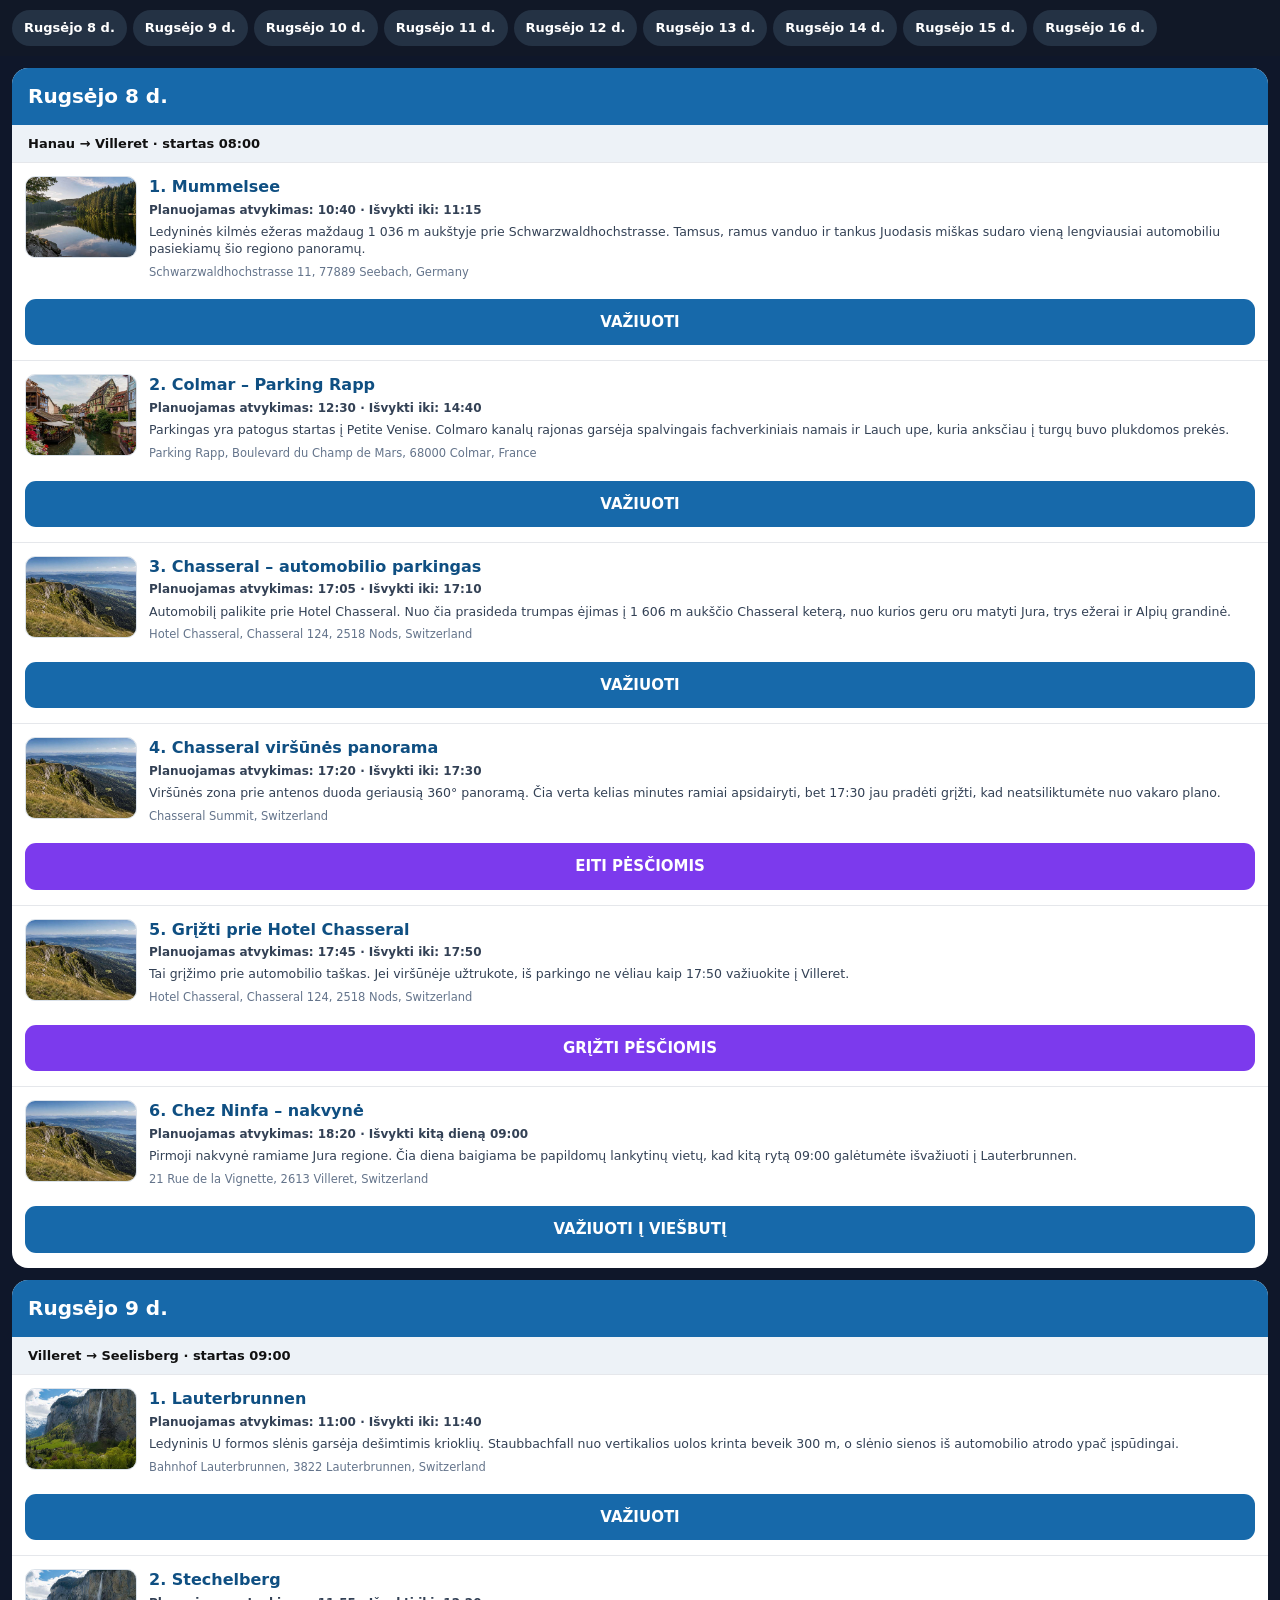
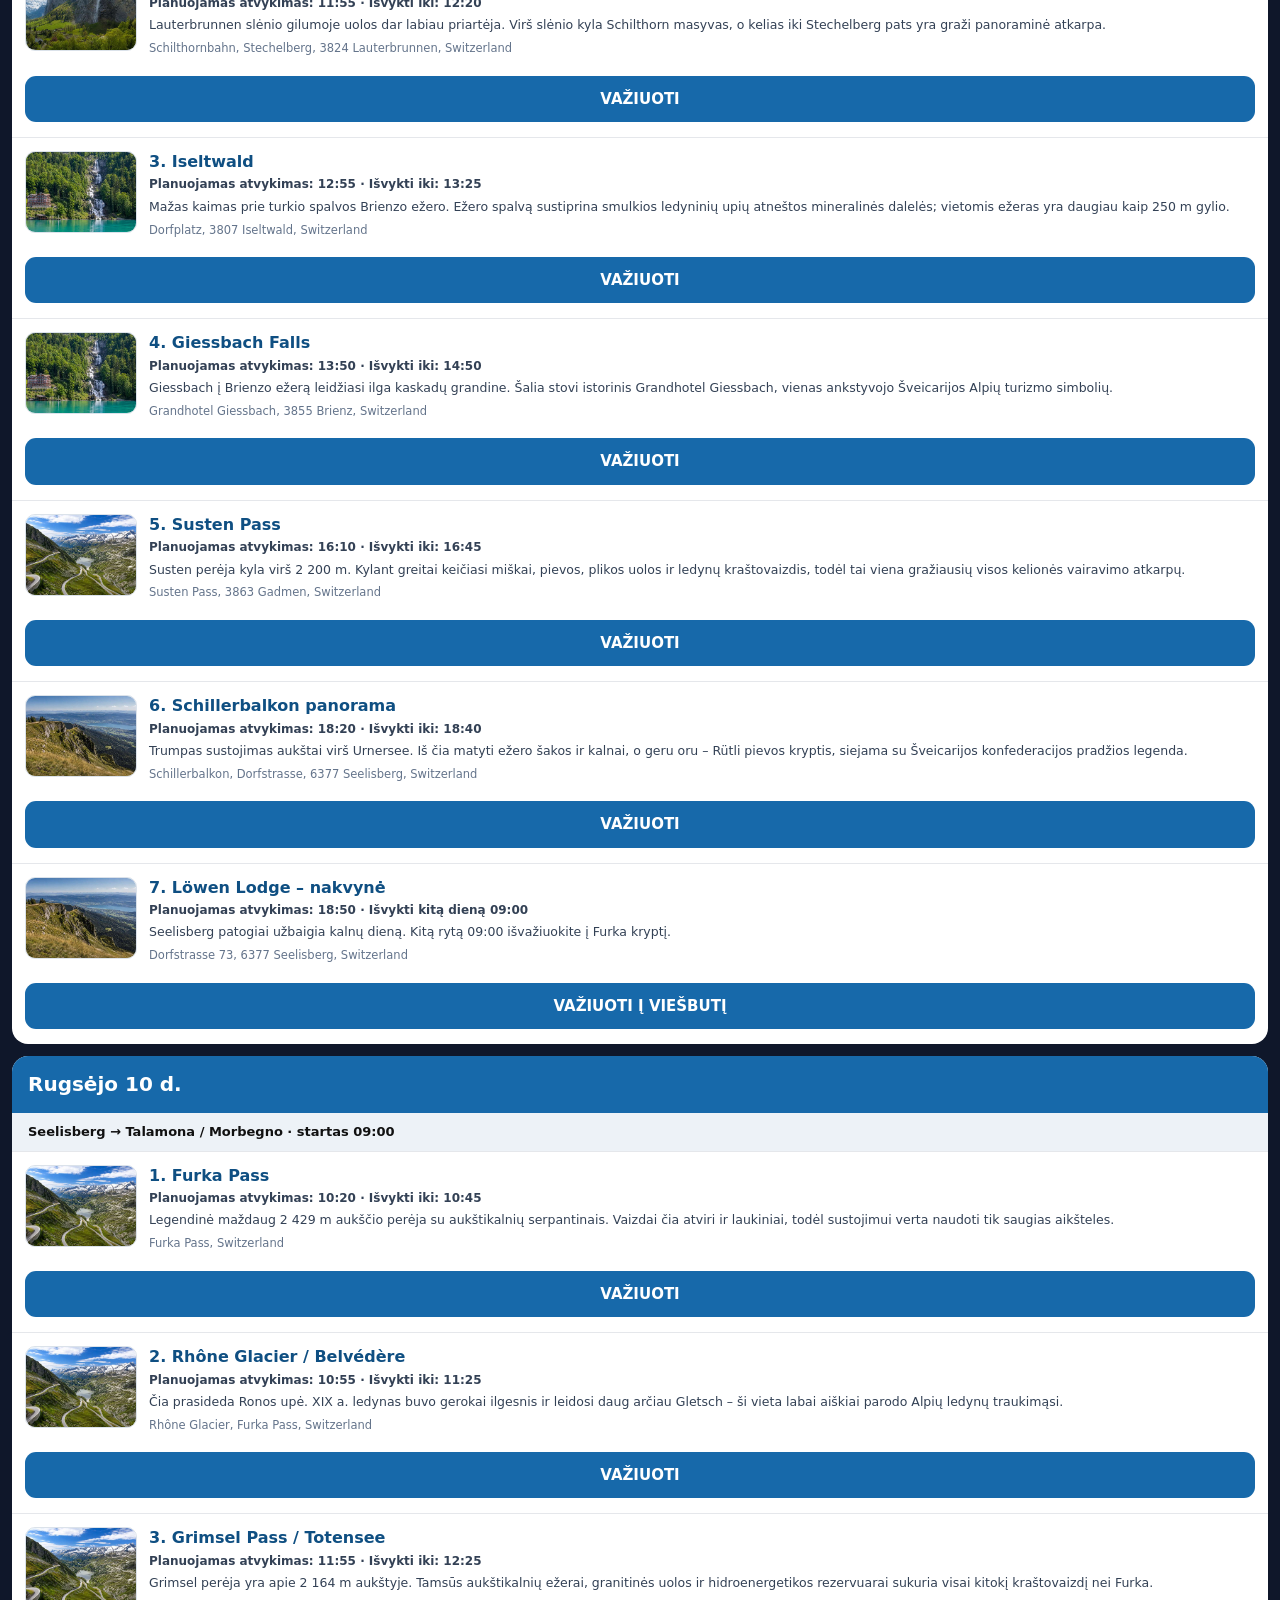
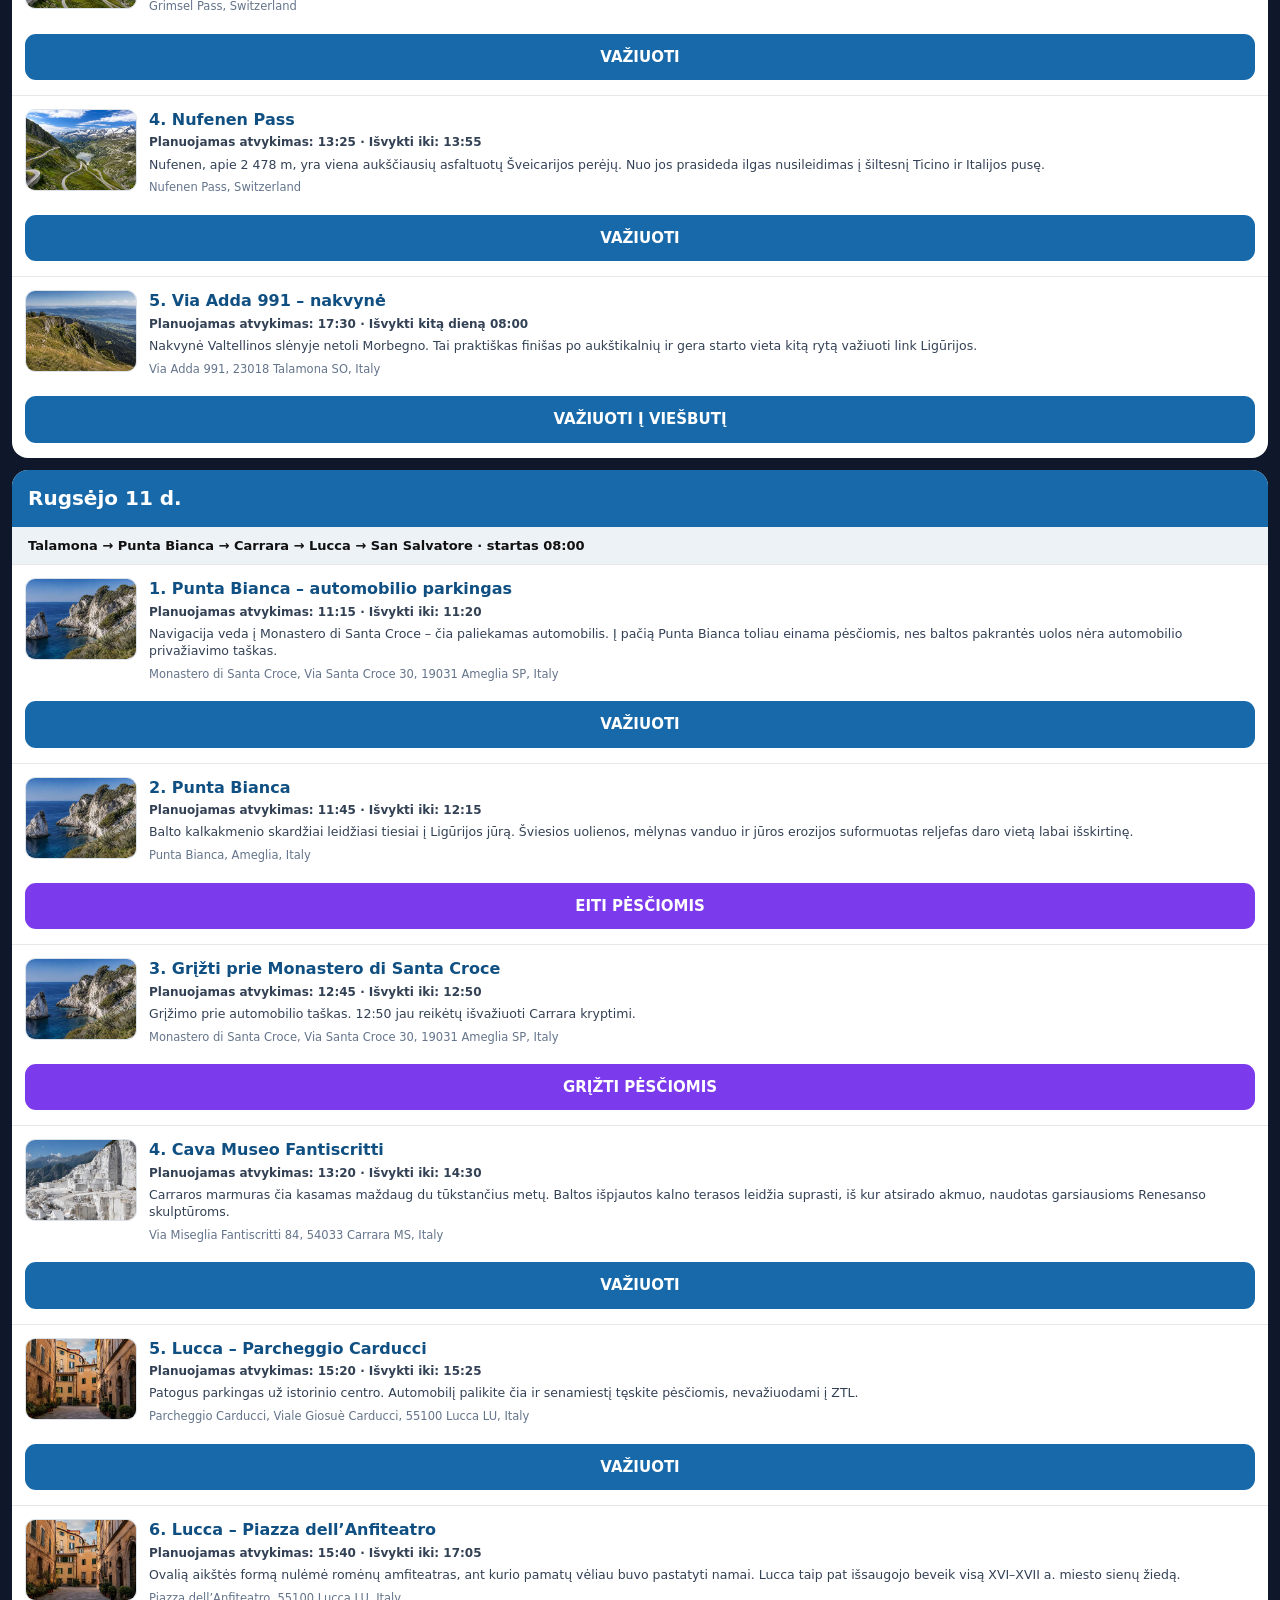
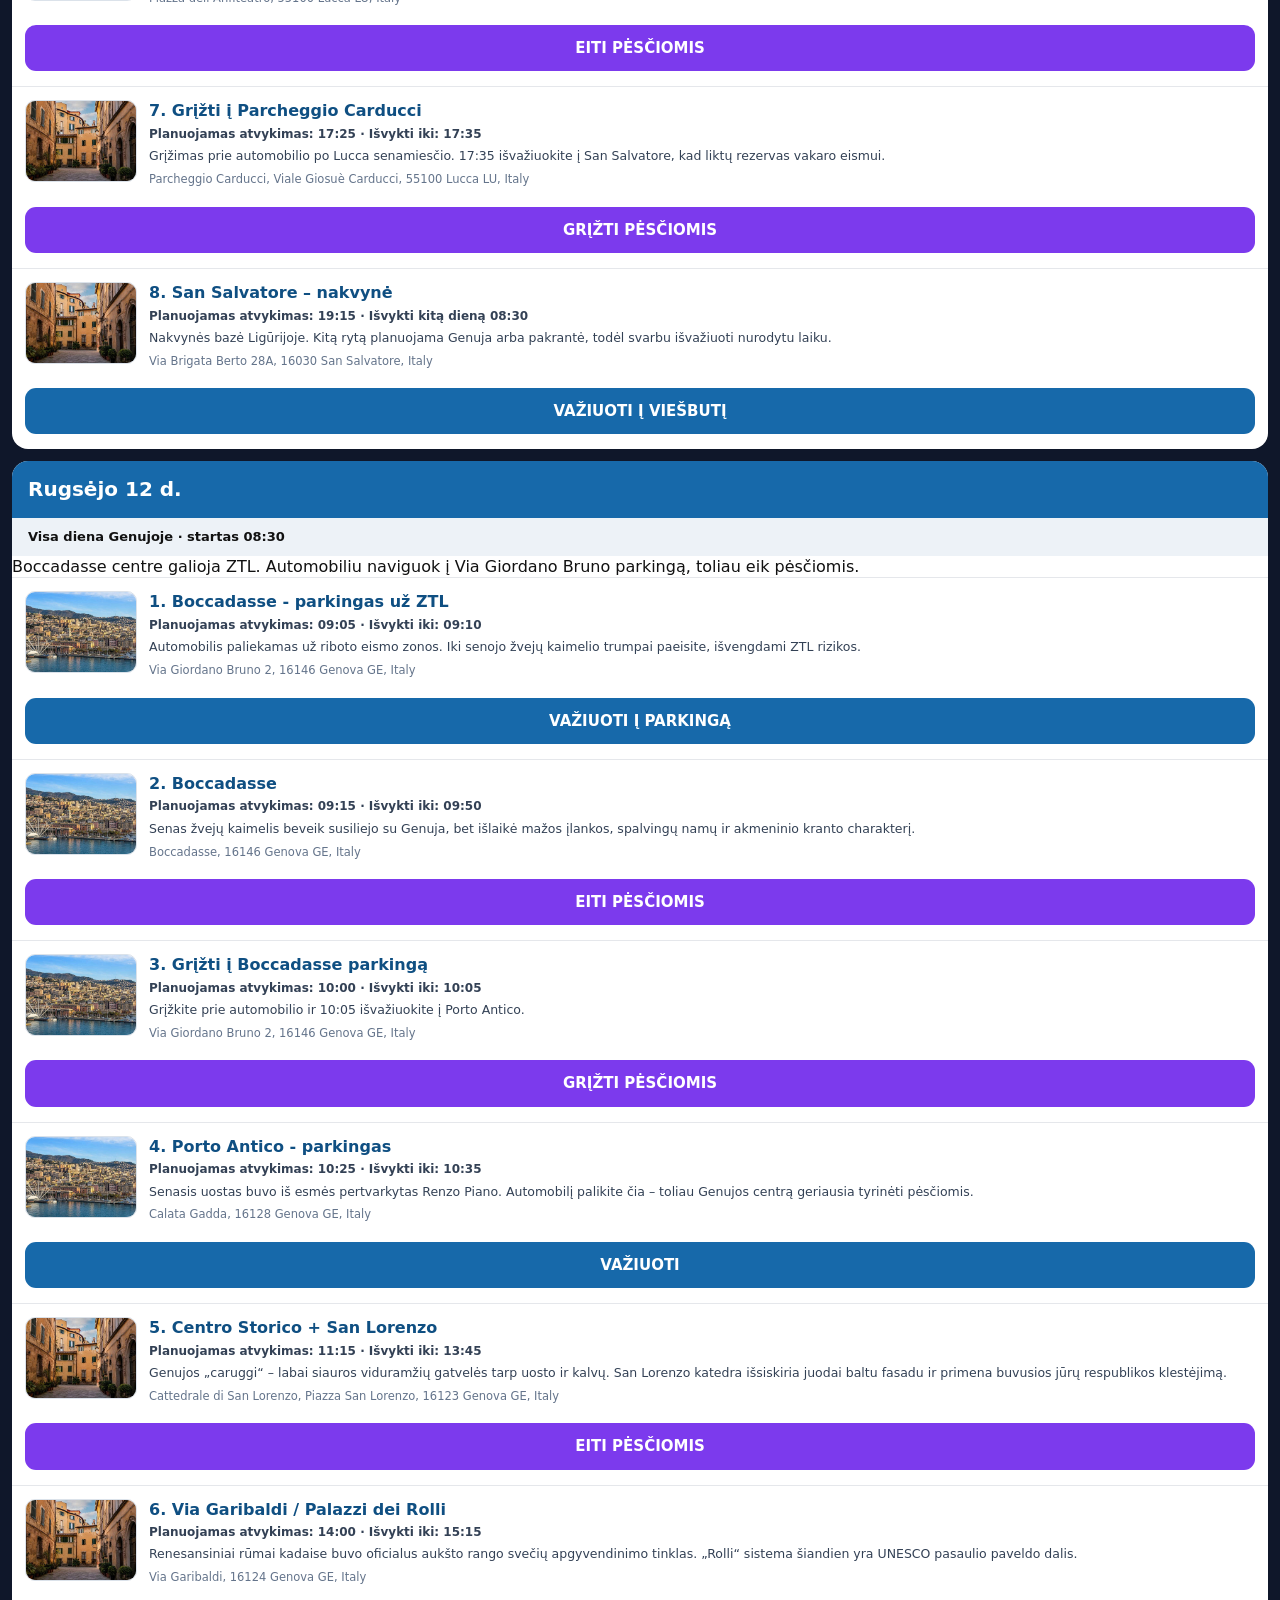
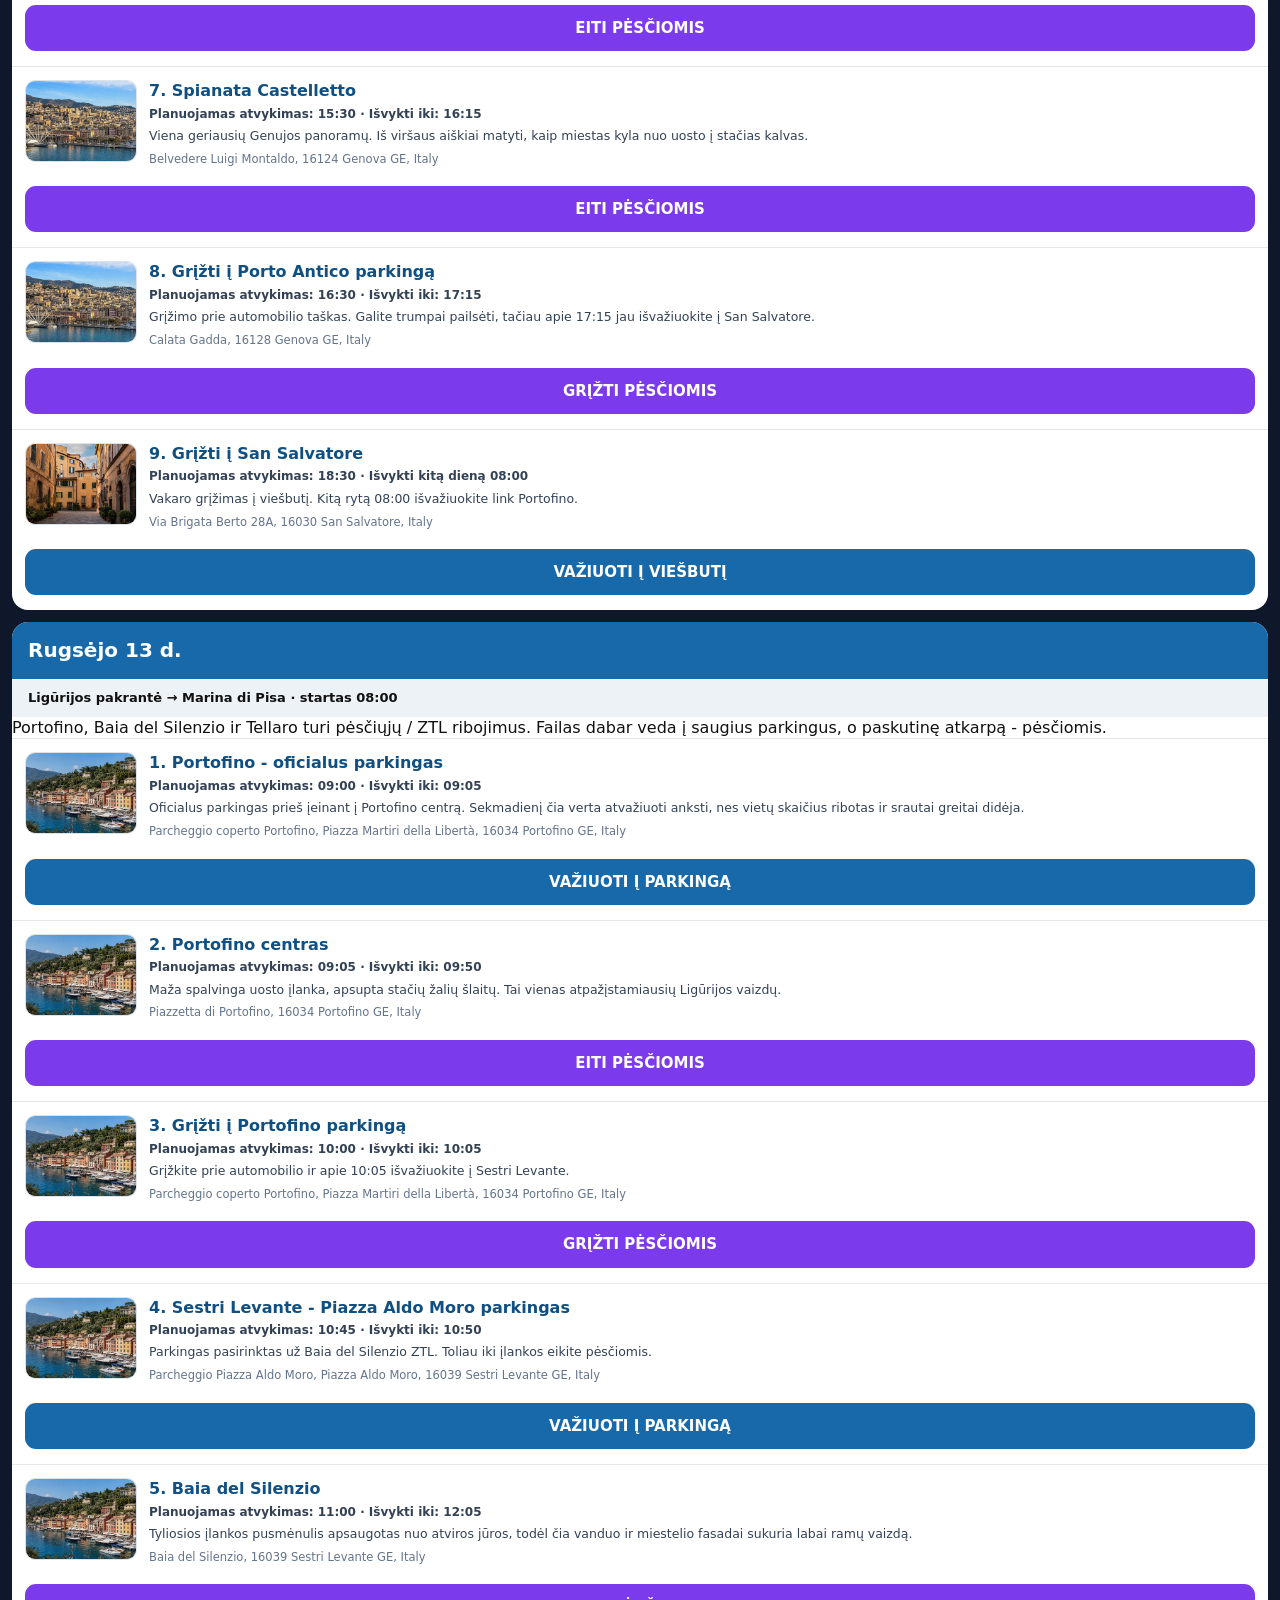
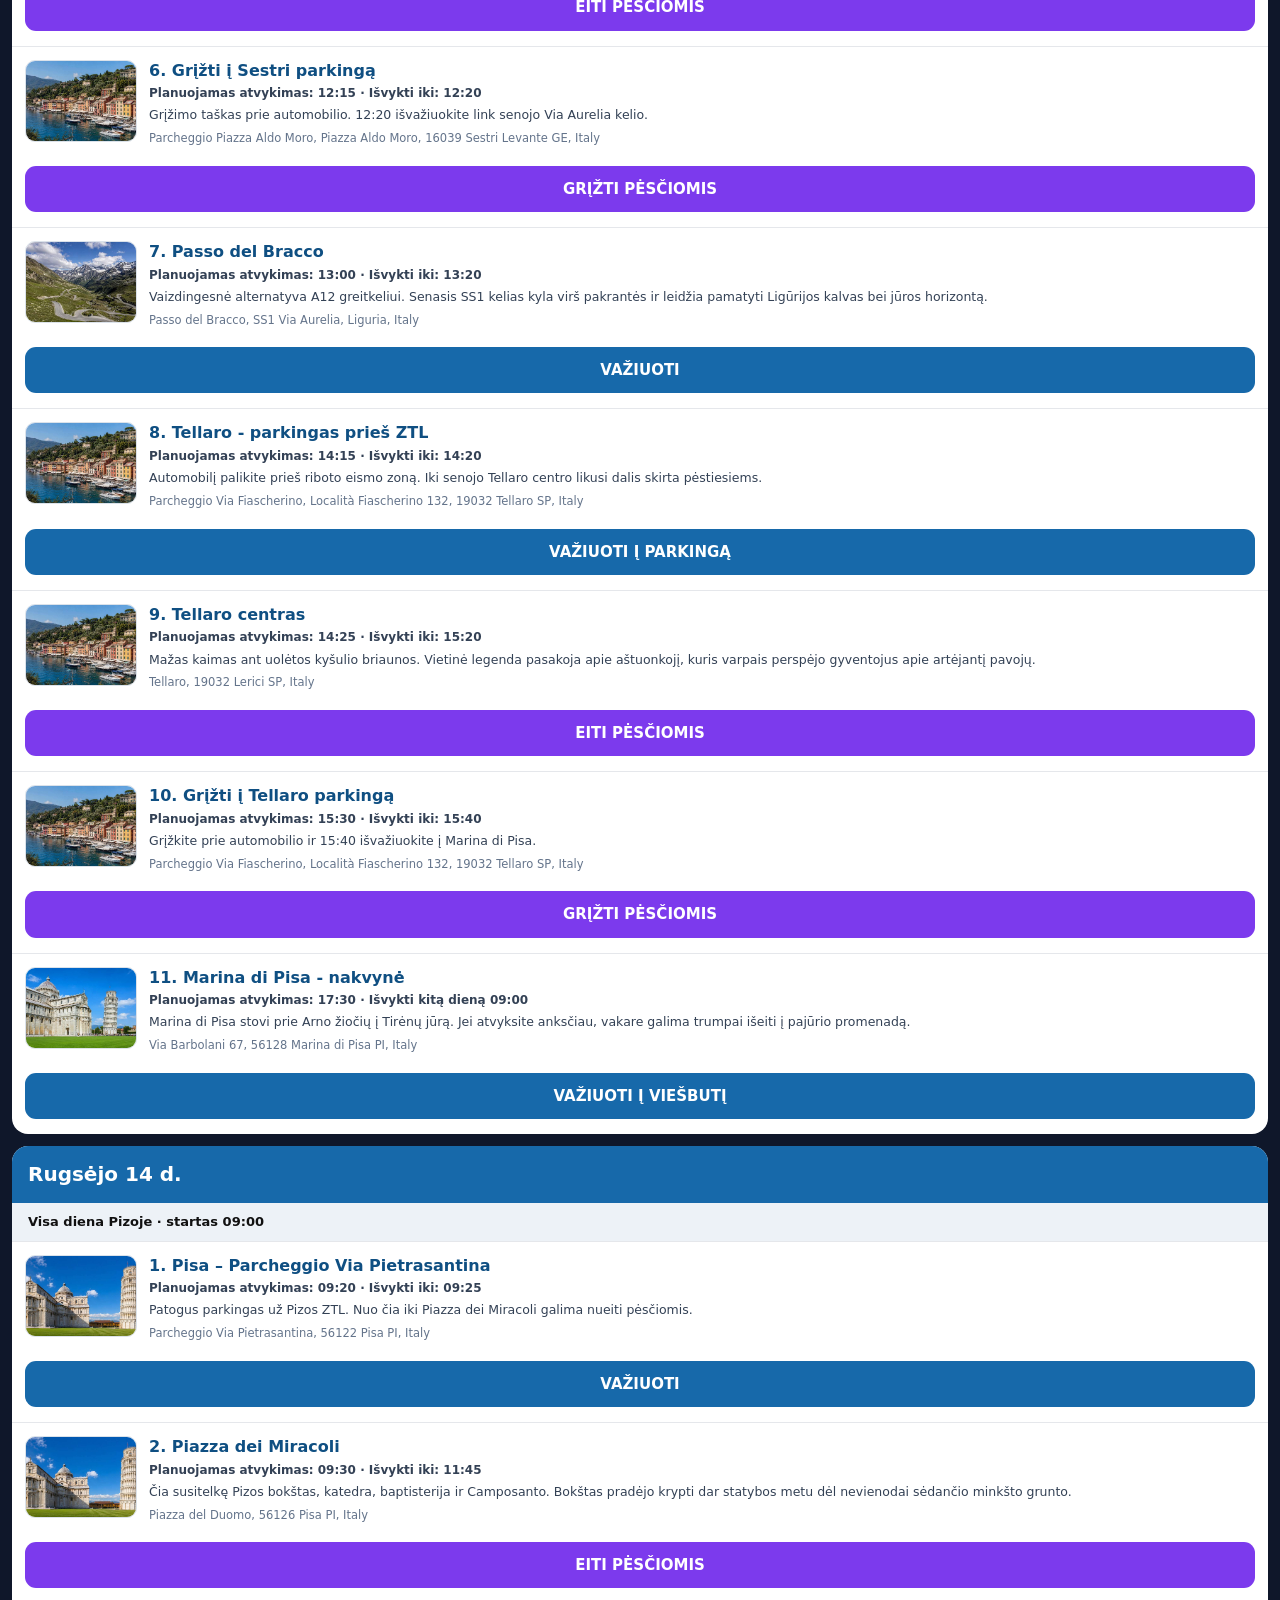
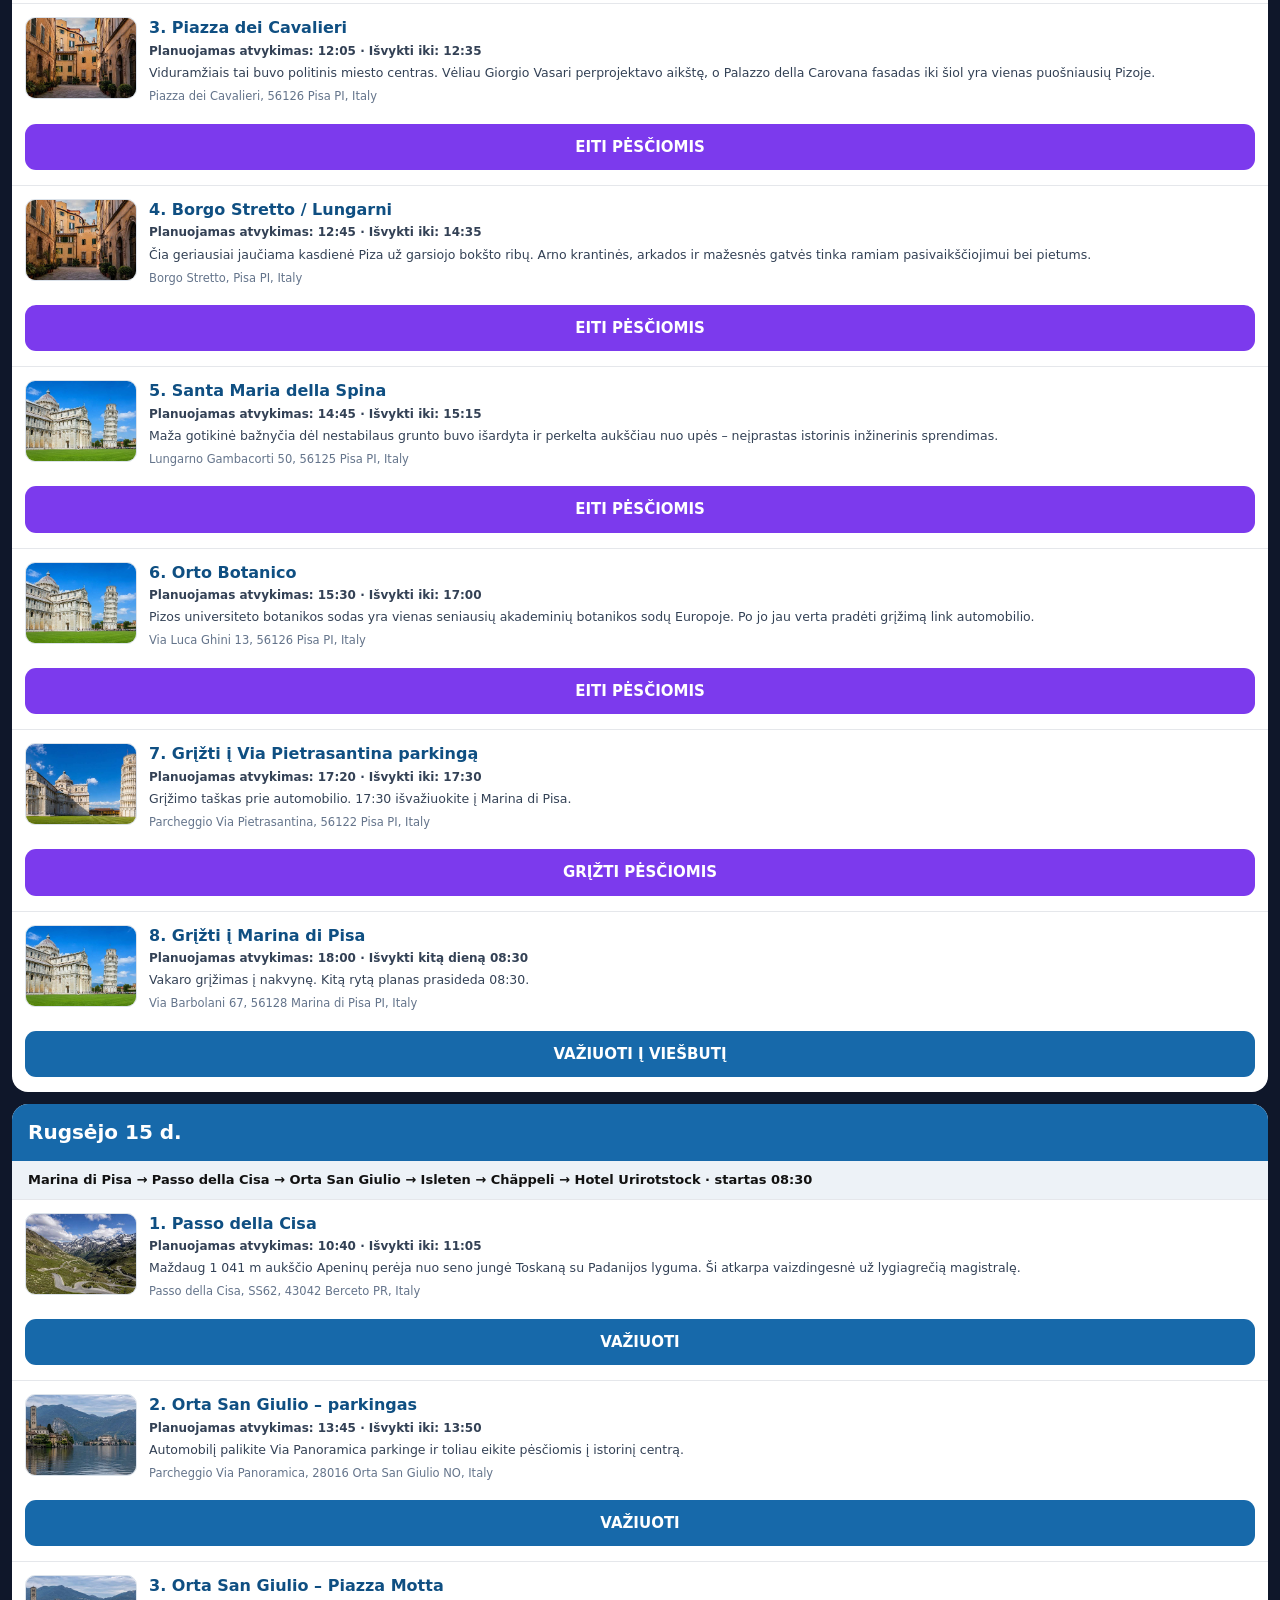
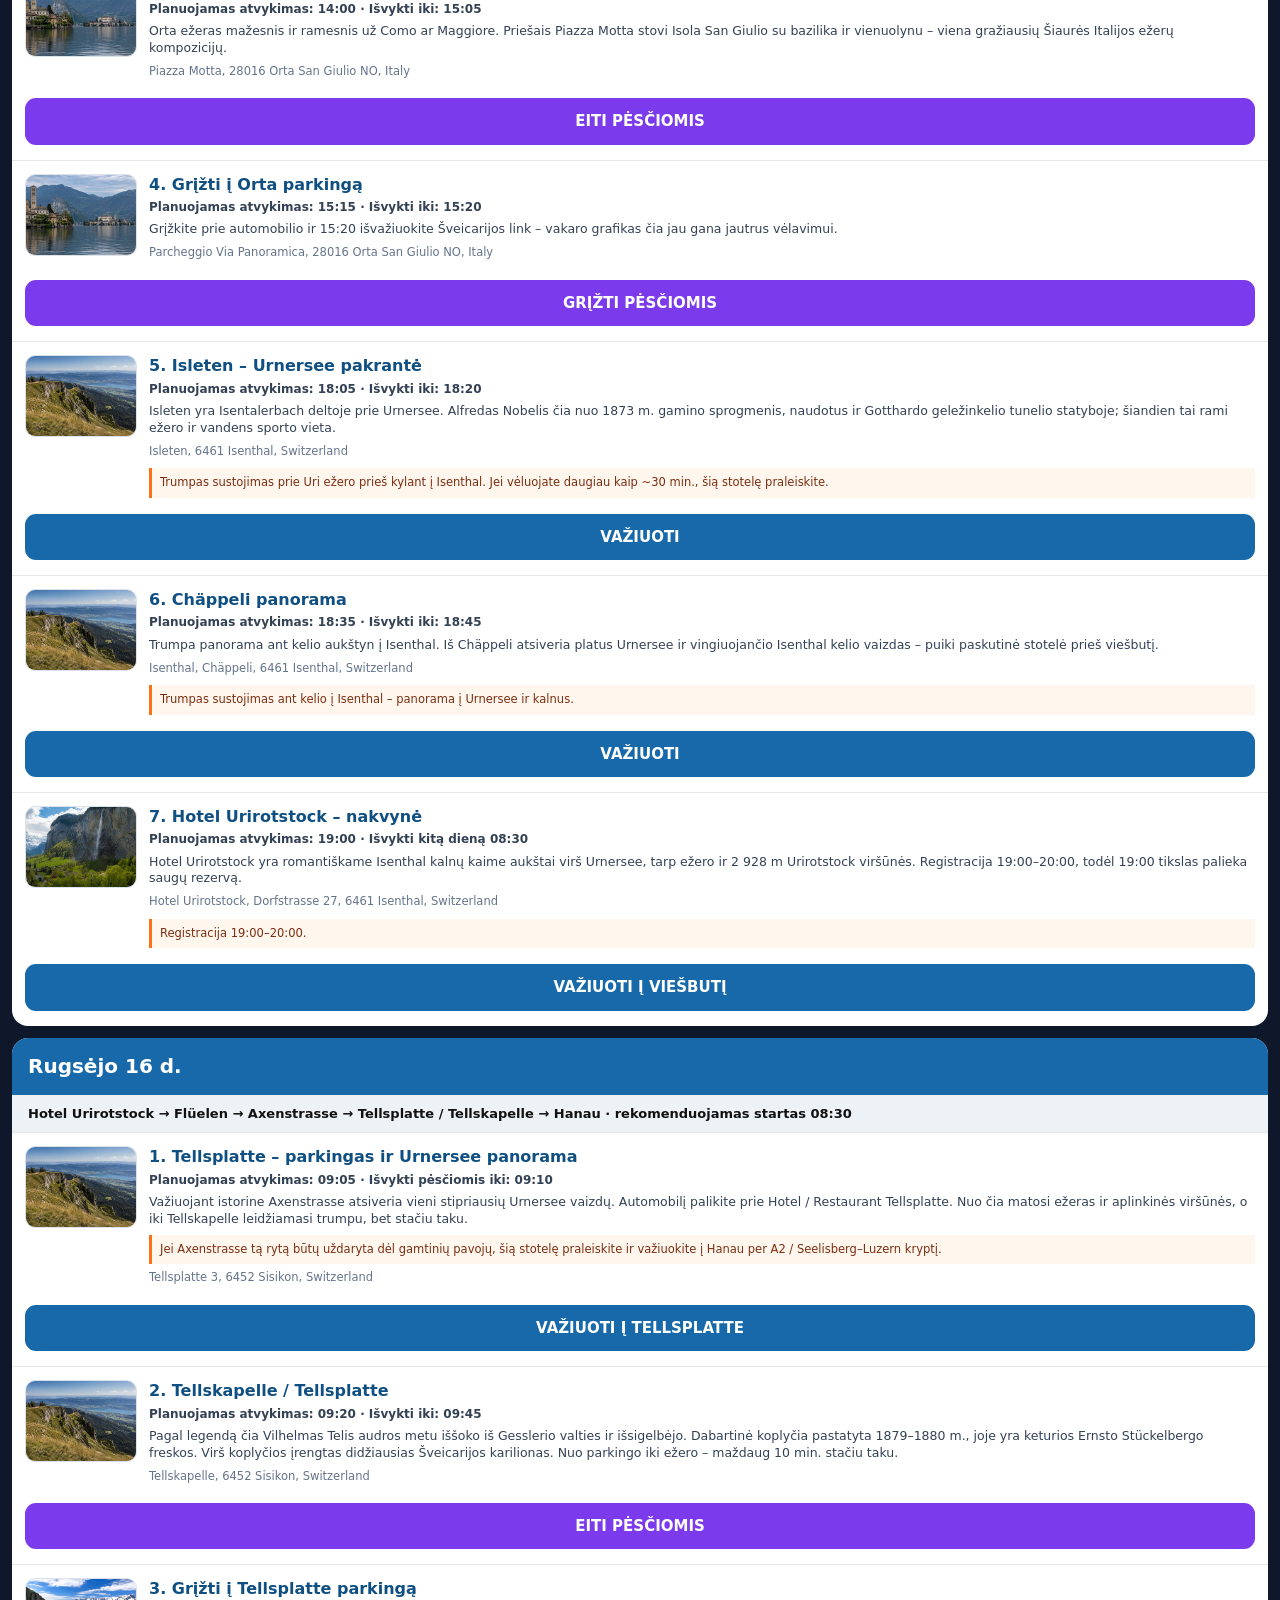
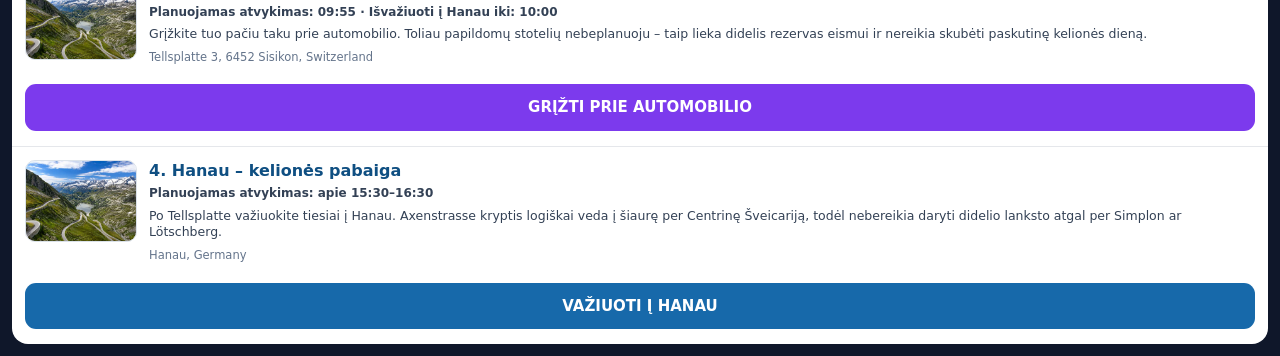
==== index.html @ a4974bea "Add files via upload" ====
<!DOCTYPE html>

<html lang="lt"><head><meta charset="utf-8"/><meta content="width=device-width, initial-scale=1, viewport-fit=cover" name="viewport"/><title>Kelionės navigacija</title><style>
*{box-sizing:border-box}html{scroll-behavior:smooth}body{font-family:system-ui,-apple-system,Segoe UI,Roboto,sans-serif;background:#0f172a;color:#111;margin:0;line-height:1.35}.index{display:flex;gap:6px;overflow:auto;padding:10px 12px;background:#111827;position:sticky;top:0;z-index:10}.index a{white-space:nowrap;background:#243244;color:white;padding:9px 12px;border-radius:20px;text-decoration:none;font-weight:700;font-size:13px}.day{background:white;margin:12px;border-radius:16px;overflow:hidden}.day h2{margin:0;padding:15px 16px;background:#1769aa;color:white;font-size:20px}.sub{padding:10px 16px;background:#edf2f7;font-weight:650;font-size:13px}.step{padding:13px 13px 15px;border-top:1px solid #e5e7eb}.step-grid{display:flex;gap:12px;align-items:flex-start}.step-grid>div{flex:1;min-width:0}.photo{flex:0 0 112px}.photo{width:112px;height:82px;object-fit:cover;border-radius:10px;background:#e2e8f0;border:1px solid #dbe2ea}.title{font-size:16px;font-weight:800;color:#0f4f82;margin:0 0 4px}.meta{font-size:12px;margin:2px 0 6px;color:#334155;font-weight:700}.desc{font-size:12.5px;color:#334155;margin:0 0 7px}.addr{color:#64748b;font-size:11.5px;margin:5px 0 9px}.note{font-size:11.5px;color:#7c2d12;background:#fff7ed;border-left:3px solid #f97316;padding:7px 8px;margin:6px 0}.btn{display:block;text-align:center;padding:13px 10px;border-radius:11px;background:#1769aa;color:#fff;text-decoration:none;font-weight:800;font-size:15px;margin-top:10px}.walk{background:#7c3aed}.orange{background:#d97706}@media(max-width:420px){.photo{width:102px;height:76px;flex-basis:102px}.title{font-size:15px}.desc{font-size:12px}}@media print{html,body{width:108mm;background:#fff}@page{size:108mm 240mm;margin:0}.index{display:none}.day{margin:0 4mm 4mm;border-radius:8px;break-before:page}.step{break-inside:avoid;padding:10px}.step-grid{display:flex;gap:3mm}.photo{width:31mm;height:23mm;flex:0 0 31mm;border-radius:2mm}.day h2{font-size:17px;padding:10px 12px}.sub{font-size:10.5px;padding:7px 12px}.title{font-size:12px}.meta{font-size:9px}.desc{font-size:9px;line-height:1.28}.addr{font-size:8px}.note{font-size:8px}.btn{padding:8px;font-size:10.5px;margin-top:6px;border-radius:6px}}
</style></head><body><div class="index"><a href="#d1">Rugsėjo 8 d.</a><a href="#d2">Rugsėjo 9 d.</a><a href="#d3">Rugsėjo 10 d.</a><a href="#d4">Rugsėjo 11 d.</a><a href="#d5">Rugsėjo 12 d.</a><a href="#d6">Rugsėjo 13 d.</a><a href="#d7">Rugsėjo 14 d.</a><a href="#d8">Rugsėjo 15 d.</a><a href="#d9">Rugsėjo 16 d.</a></div><section class="day" id="d1"><h2>Rugsėjo 8 d.</h2><div class="sub">Hanau → Villeret · startas 08:00</div><div class="step"><div class="step-grid"><img alt="Mummelsee" class="photo" src="[data-uri]"/><div><div class="title">1. Mummelsee</div><div class="meta">Planuojamas atvykimas: 10:40 · Išvykti iki: 11:15</div><div class="desc">Ledyninės kilmės ežeras maždaug 1 036 m aukštyje prie Schwarzwaldhochstrasse. Tamsus, ramus vanduo ir tankus Juodasis miškas sudaro vieną lengviausiai automobiliu pasiekiamų šio regiono panoramų.</div><div class="addr">Schwarzwaldhochstrasse 11, 77889 Seebach, Germany</div></div></div><a class="btn" href="https://www.google.com/maps/dir/?api=1&amp;destination=Schwarzwaldhochstrasse%2011%2C%2077889%20Seebach%2C%20Germany&amp;travelmode=driving&amp;dir_action=navigate">VAŽIUOTI</a></div><div class="step"><div class="step-grid"><img alt="Colmar – Parking Rapp" class="photo" src="[data-uri]"/><div><div class="title">2. Colmar – Parking Rapp</div><div class="meta">Planuojamas atvykimas: 12:30 · Išvykti iki: 14:40</div><div class="desc">Parkingas yra patogus startas į Petite Venise. Colmaro kanalų rajonas garsėja spalvingais fachverkiniais namais ir Lauch upe, kuria anksčiau į turgų buvo plukdomos prekės.</div><div class="addr">Parking Rapp, Boulevard du Champ de Mars, 68000 Colmar, France</div></div></div><a class="btn" href="https://www.google.com/maps/dir/?api=1&amp;destination=Parking%20Rapp%2C%20Boulevard%20du%20Champ%20de%20Mars%2C%2068000%20Colmar%2C%20France&amp;travelmode=driving&amp;dir_action=navigate">VAŽIUOTI</a></div><div class="step"><div class="step-grid"><img alt="Chasseral – automobilio parkingas" class="photo" src="[data-uri]"/><div><div class="title">3. Chasseral – automobilio parkingas</div><div class="meta">Planuojamas atvykimas: 17:05 · Išvykti iki: 17:10</div><div class="desc">Automobilį palikite prie Hotel Chasseral. Nuo čia prasideda trumpas ėjimas į 1 606 m aukščio Chasseral keterą, nuo kurios geru oru matyti Jura, trys ežerai ir Alpių grandinė.</div><div class="addr">Hotel Chasseral, Chasseral 124, 2518 Nods, Switzerland</div></div></div><a class="btn" href="https://www.google.com/maps/dir/?api=1&amp;destination=Hotel%20Chasseral%2C%20Chasseral%20124%2C%202518%20Nods%2C%20Switzerland&amp;travelmode=driving&amp;dir_action=navigate">VAŽIUOTI</a></div><div class="step"><div class="step-grid"><img alt="Chasseral viršūnės panorama" class="photo" src="[data-uri]"/><div><div class="title">4. Chasseral viršūnės panorama</div><div class="meta">Planuojamas atvykimas: 17:20 · Išvykti iki: 17:30</div><div class="desc">Viršūnės zona prie antenos duoda geriausią 360° panoramą. Čia verta kelias minutes ramiai apsidairyti, bet 17:30 jau pradėti grįžti, kad neatsiliktumėte nuo vakaro plano.</div><div class="addr">Chasseral Summit, Switzerland</div></div></div><a class="btn walk" href="https://www.google.com/maps/dir/?api=1&amp;destination=Chasseral%20Summit%2C%20Switzerland&amp;travelmode=walking&amp;dir_action=navigate">EITI PĖSČIOMIS</a></div><div class="step"><div class="step-grid"><img alt="Grįžti prie Hotel Chasseral" class="photo" src="[data-uri]"/><div><div class="title">5. Grįžti prie Hotel Chasseral</div><div class="meta">Planuojamas atvykimas: 17:45 · Išvykti iki: 17:50</div><div class="desc">Tai grįžimo prie automobilio taškas. Jei viršūnėje užtrukote, iš parkingo ne vėliau kaip 17:50 važiuokite į Villeret.</div><div class="addr">Hotel Chasseral, Chasseral 124, 2518 Nods, Switzerland</div></div></div><a class="btn walk" href="https://www.google.com/maps/dir/?api=1&amp;destination=Hotel%20Chasseral%2C%20Chasseral%20124%2C%202518%20Nods%2C%20Switzerland&amp;travelmode=walking&amp;dir_action=navigate">GRĮŽTI PĖSČIOMIS</a></div><div class="step"><div class="step-grid"><img alt="Chez Ninfa – nakvynė" class="photo" src="[data-uri]"/><div><div class="title">6. Chez Ninfa – nakvynė</div><div class="meta">Planuojamas atvykimas: 18:20 · Išvykti kitą dieną 09:00</div><div class="desc">Pirmoji nakvynė ramiame Jura regione. Čia diena baigiama be papildomų lankytinų vietų, kad kitą rytą 09:00 galėtumėte išvažiuoti į Lauterbrunnen.</div><div class="addr">21 Rue de la Vignette, 2613 Villeret, Switzerland</div></div></div><a class="btn" href="https://www.google.com/maps/dir/?api=1&amp;destination=21%20Rue%20de%20la%20Vignette%2C%202613%20Villeret%2C%20Switzerland&amp;travelmode=driving&amp;dir_action=navigate">VAŽIUOTI Į VIEŠBUTĮ</a></div></section><section class="day" id="d2"><h2>Rugsėjo 9 d.</h2><div class="sub">Villeret → Seelisberg · startas 09:00</div><div class="step"><div class="step-grid"><img alt="Lauterbrunnen" class="photo" src="[data-uri]"/><div><div class="title">1. Lauterbrunnen</div><div class="meta">Planuojamas atvykimas: 11:00 · Išvykti iki: 11:40</div><div class="desc">Ledyninis U formos slėnis garsėja dešimtimis krioklių. Staubbachfall nuo vertikalios uolos krinta beveik 300 m, o slėnio sienos iš automobilio atrodo ypač įspūdingai.</div><div class="addr">Bahnhof Lauterbrunnen, 3822 Lauterbrunnen, Switzerland</div></div></div><a class="btn" href="https://www.google.com/maps/dir/?api=1&amp;destination=Bahnhof%20Lauterbrunnen%2C%203822%20Lauterbrunnen%2C%20Switzerland&amp;travelmode=driving&amp;dir_action=navigate">VAŽIUOTI</a></div><div class="step"><div class="step-grid"><img alt="Stechelberg" class="photo" src="[data-uri]"/><div><div class="title">2. Stechelberg</div><div class="meta">Planuojamas atvykimas: 11:55 · Išvykti iki: 12:20</div><div class="desc">Lauterbrunnen slėnio gilumoje uolos dar labiau priartėja. Virš slėnio kyla Schilthorn masyvas, o kelias iki Stechelberg pats yra graži panoraminė atkarpa.</div><div class="addr">Schilthornbahn, Stechelberg, 3824 Lauterbrunnen, Switzerland</div></div></div><a class="btn" href="https://www.google.com/maps/dir/?api=1&amp;destination=Schilthornbahn%2C%20Stechelberg%2C%203824%20Lauterbrunnen%2C%20Switzerland&amp;travelmode=driving&amp;dir_action=navigate">VAŽIUOTI</a></div><div class="step"><div class="step-grid"><img alt="Iseltwald" class="photo" src="[data-uri]"/><div><div class="title">3. Iseltwald</div><div class="meta">Planuojamas atvykimas: 12:55 · Išvykti iki: 13:25</div><div class="desc">Mažas kaimas prie turkio spalvos Brienzo ežero. Ežero spalvą sustiprina smulkios ledyninių upių atneštos mineralinės dalelės; vietomis ežeras yra daugiau kaip 250 m gylio.</div><div class="addr">Dorfplatz, 3807 Iseltwald, Switzerland</div></div></div><a class="btn" href="https://www.google.com/maps/dir/?api=1&amp;destination=Dorfplatz%2C%203807%20Iseltwald%2C%20Switzerland&amp;travelmode=driving&amp;dir_action=navigate">VAŽIUOTI</a></div><div class="step"><div class="step-grid"><img alt="Giessbach Falls" class="photo" src="[data-uri]"/><div><div class="title">4. Giessbach Falls</div><div class="meta">Planuojamas atvykimas: 13:50 · Išvykti iki: 14:50</div><div class="desc">Giessbach į Brienzo ežerą leidžiasi ilga kaskadų grandine. Šalia stovi istorinis Grandhotel Giessbach, vienas ankstyvojo Šveicarijos Alpių turizmo simbolių.</div><div class="addr">Grandhotel Giessbach, 3855 Brienz, Switzerland</div></div></div><a class="btn" href="https://www.google.com/maps/dir/?api=1&amp;destination=Grandhotel%20Giessbach%2C%203855%20Brienz%2C%20Switzerland&amp;travelmode=driving&amp;dir_action=navigate">VAŽIUOTI</a></div><div class="step"><div class="step-grid"><img alt="Susten Pass" class="photo" src="[data-uri]"/><div><div class="title">5. Susten Pass</div><div class="meta">Planuojamas atvykimas: 16:10 · Išvykti iki: 16:45</div><div class="desc">Susten perėja kyla virš 2 200 m. Kylant greitai keičiasi miškai, pievos, plikos uolos ir ledynų kraštovaizdis, todėl tai viena gražiausių visos kelionės vairavimo atkarpų.</div><div class="addr">Susten Pass, 3863 Gadmen, Switzerland</div></div></div><a class="btn" href="https://www.google.com/maps/dir/?api=1&amp;destination=Susten%20Pass%2C%203863%20Gadmen%2C%20Switzerland&amp;travelmode=driving&amp;dir_action=navigate">VAŽIUOTI</a></div><div class="step"><div class="step-grid"><img alt="Schillerbalkon panorama" class="photo" src="[data-uri]"/><div><div class="title">6. Schillerbalkon panorama</div><div class="meta">Planuojamas atvykimas: 18:20 · Išvykti iki: 18:40</div><div class="desc">Trumpas sustojimas aukštai virš Urnersee. Iš čia matyti ežero šakos ir kalnai, o geru oru – Rütli pievos kryptis, siejama su Šveicarijos konfederacijos pradžios legenda.</div><div class="addr">Schillerbalkon, Dorfstrasse, 6377 Seelisberg, Switzerland</div></div></div><a class="btn" href="https://www.google.com/maps/dir/?api=1&amp;destination=Schillerbalkon%2C%20Dorfstrasse%2C%206377%20Seelisberg%2C%20Switzerland&amp;travelmode=driving&amp;dir_action=navigate">VAŽIUOTI</a></div><div class="step"><div class="step-grid"><img alt="Löwen Lodge – nakvynė" class="photo" src="[data-uri]"/><div><div class="title">7. Löwen Lodge – nakvynė</div><div class="meta">Planuojamas atvykimas: 18:50 · Išvykti kitą dieną 09:00</div><div class="desc">Seelisberg patogiai užbaigia kalnų dieną. Kitą rytą 09:00 išvažiuokite į Furka kryptį.</div><div class="addr">Dorfstrasse 73, 6377 Seelisberg, Switzerland</div></div></div><a class="btn" href="https://www.google.com/maps/dir/?api=1&amp;destination=Dorfstrasse%2073%2C%206377%20Seelisberg%2C%20Switzerland&amp;travelmode=driving&amp;dir_action=navigate">VAŽIUOTI Į VIEŠBUTĮ</a></div></section><section class="day" id="d3"><h2>Rugsėjo 10 d.</h2><div class="sub">Seelisberg → Talamona / Morbegno · startas 09:00</div><div class="step"><div class="step-grid"><img alt="Furka Pass" class="photo" src="[data-uri]"/><div><div class="title">1. Furka Pass</div><div class="meta">Planuojamas atvykimas: 10:20 · Išvykti iki: 10:45</div><div class="desc">Legendinė maždaug 2 429 m aukščio perėja su aukštikalnių serpantinais. Vaizdai čia atviri ir laukiniai, todėl sustojimui verta naudoti tik saugias aikšteles.</div><div class="addr">Furka Pass, Switzerland</div></div></div><a class="btn" href="https://www.google.com/maps/dir/?api=1&amp;destination=Furka%20Pass%2C%20Switzerland&amp;travelmode=driving&amp;dir_action=navigate">VAŽIUOTI</a></div><div class="step"><div class="step-grid"><img alt="Rhône Glacier / Belvédère" class="photo" src="[data-uri]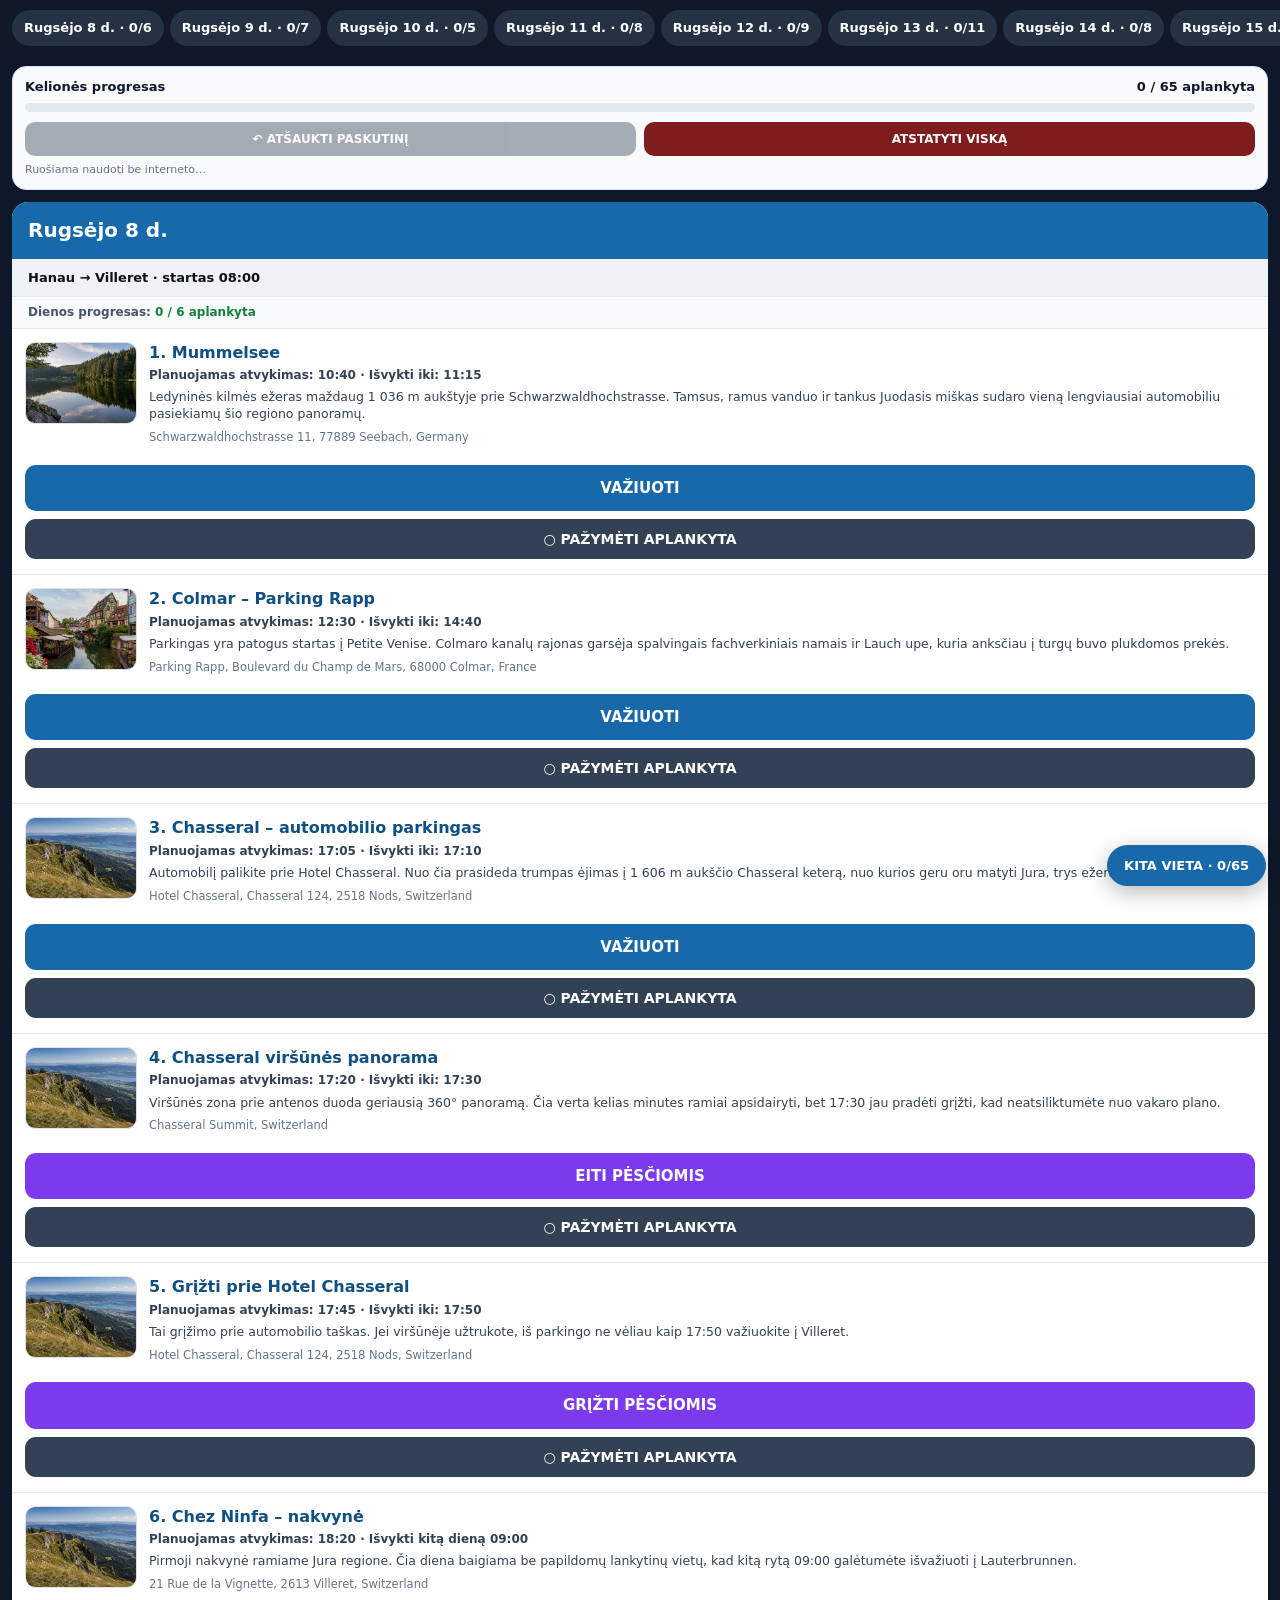
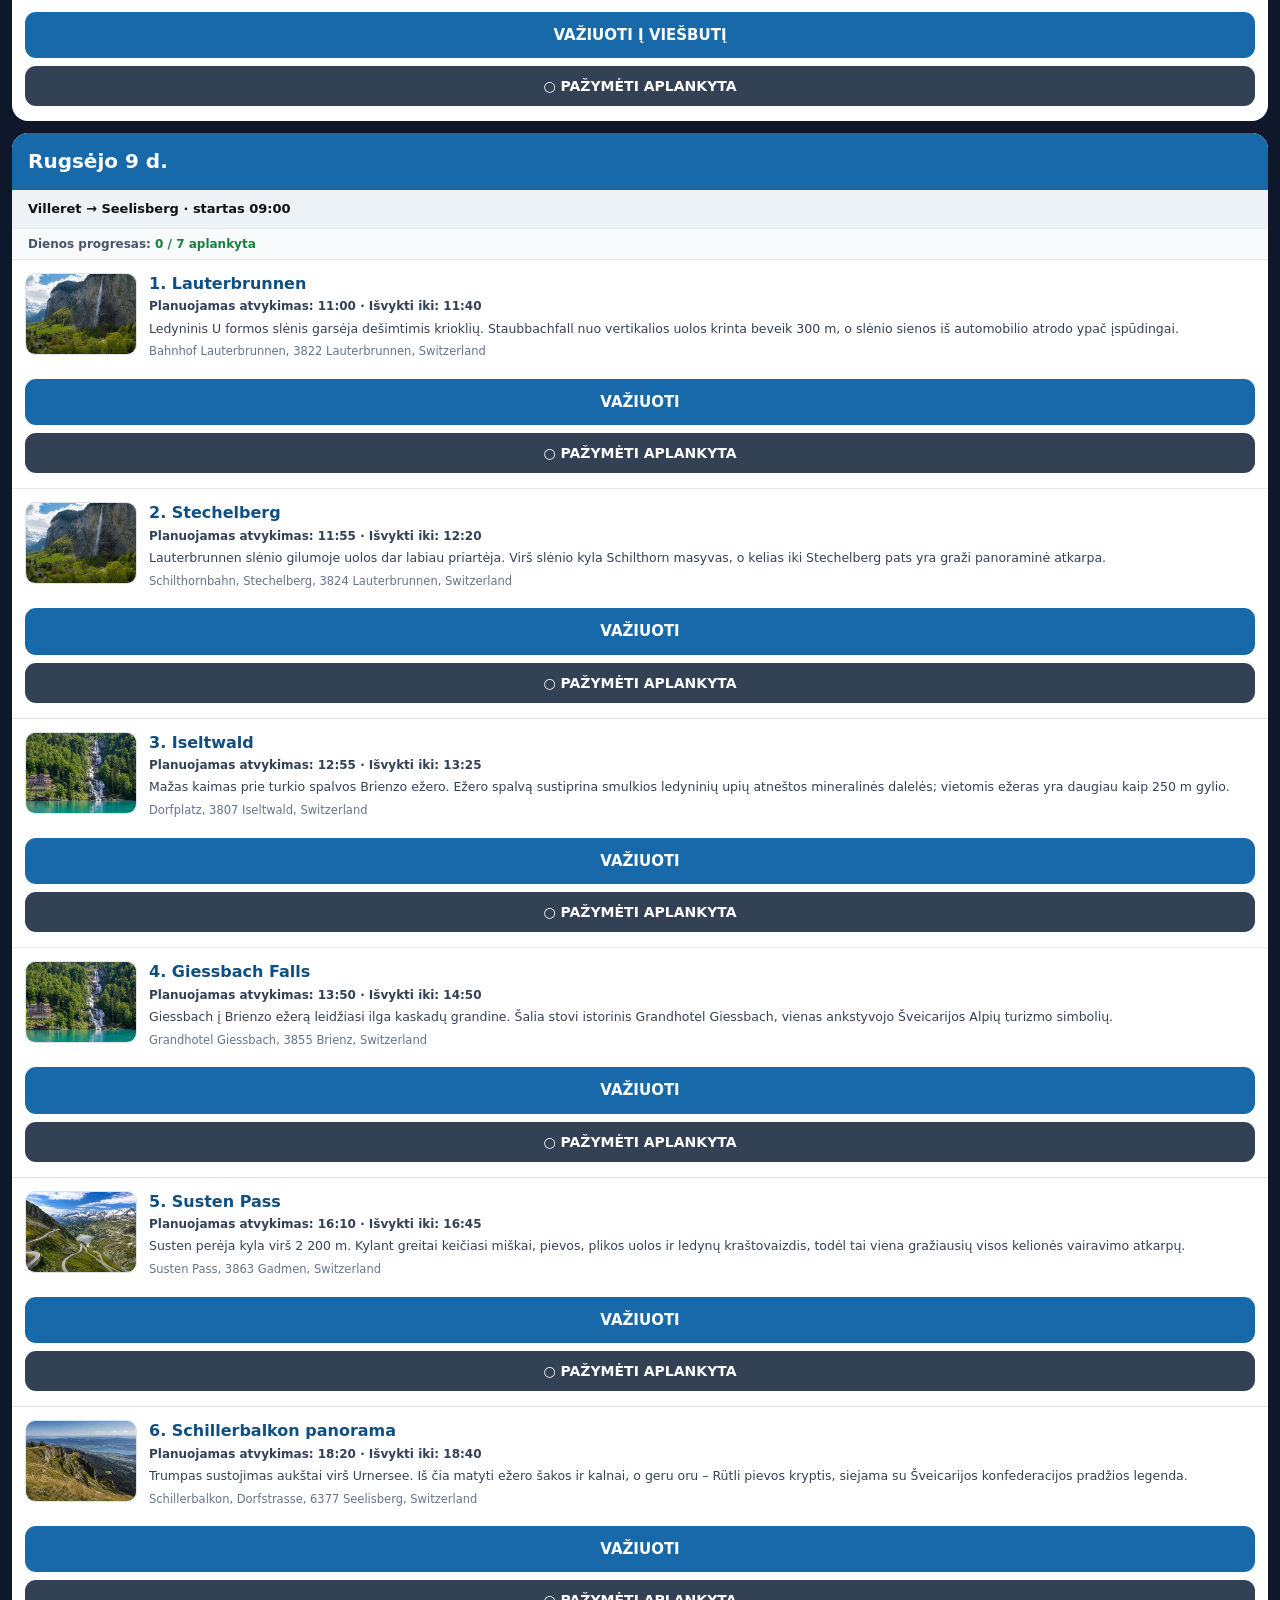
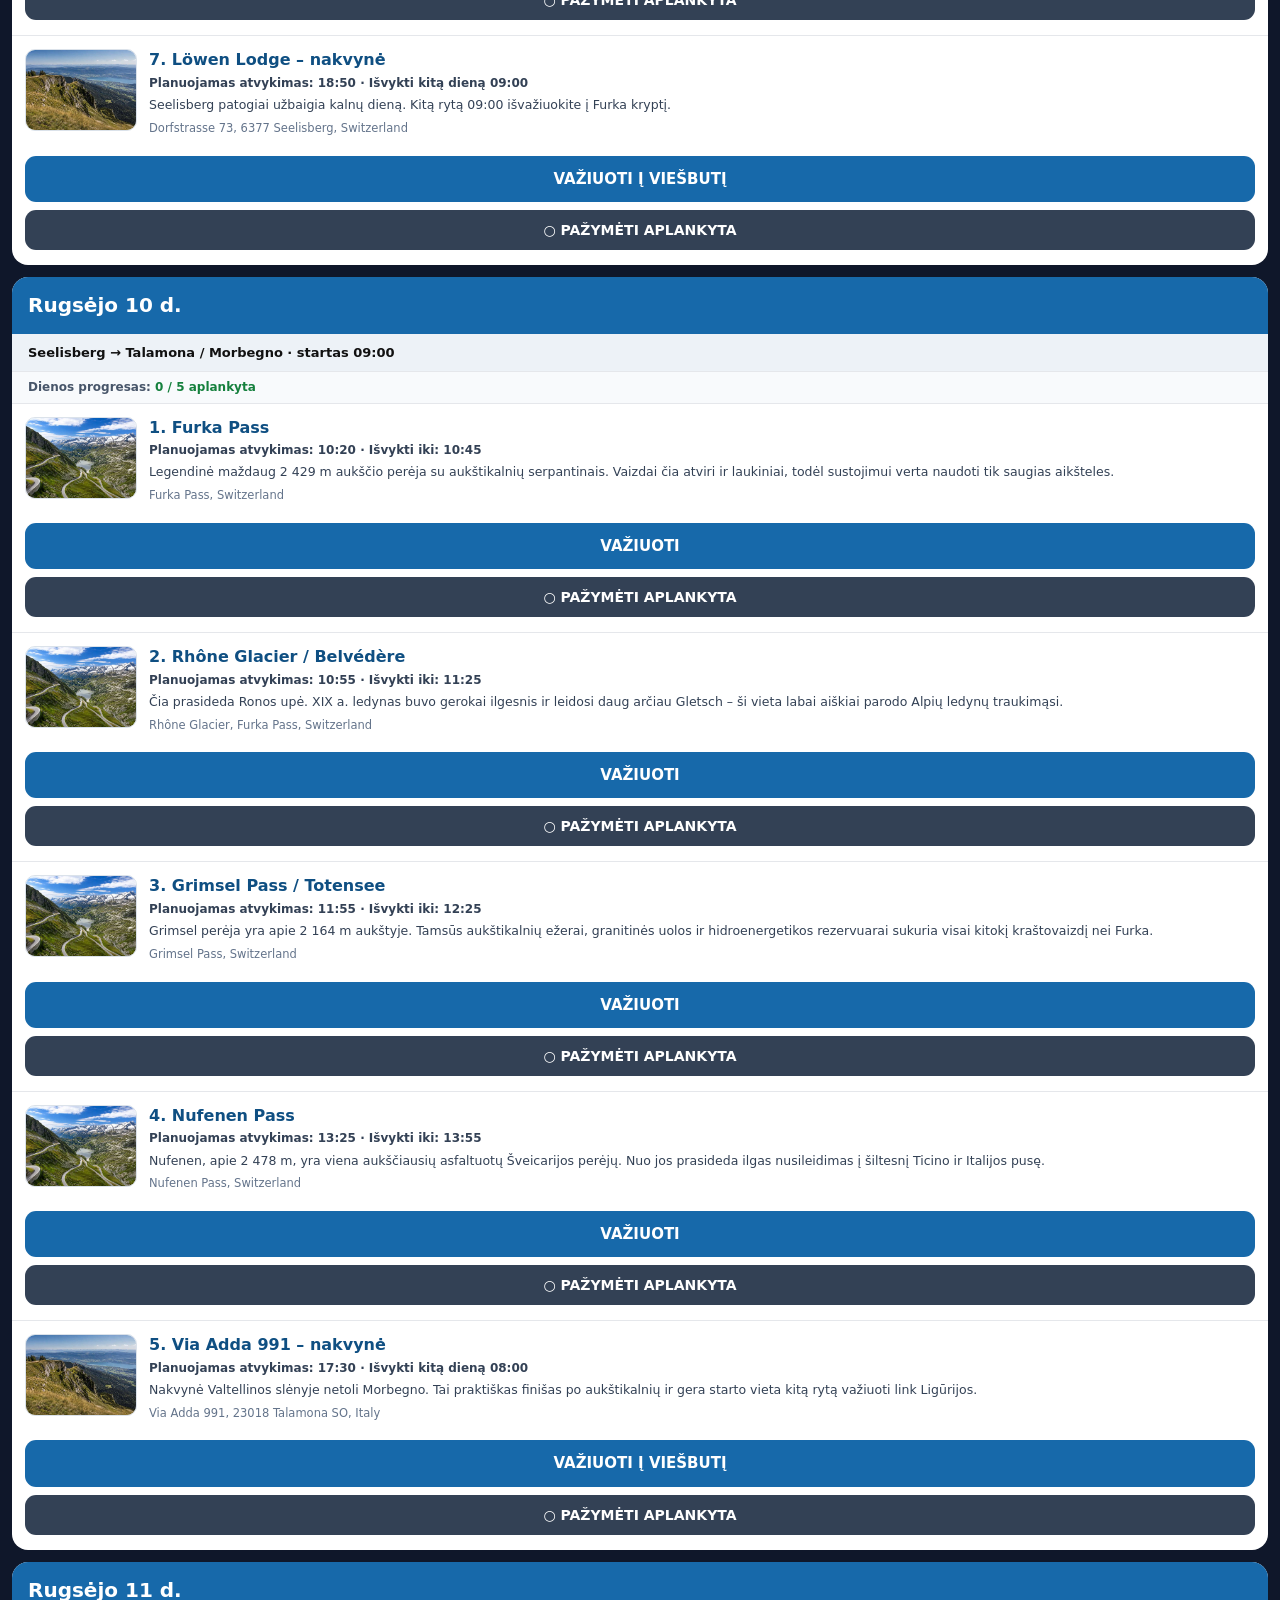
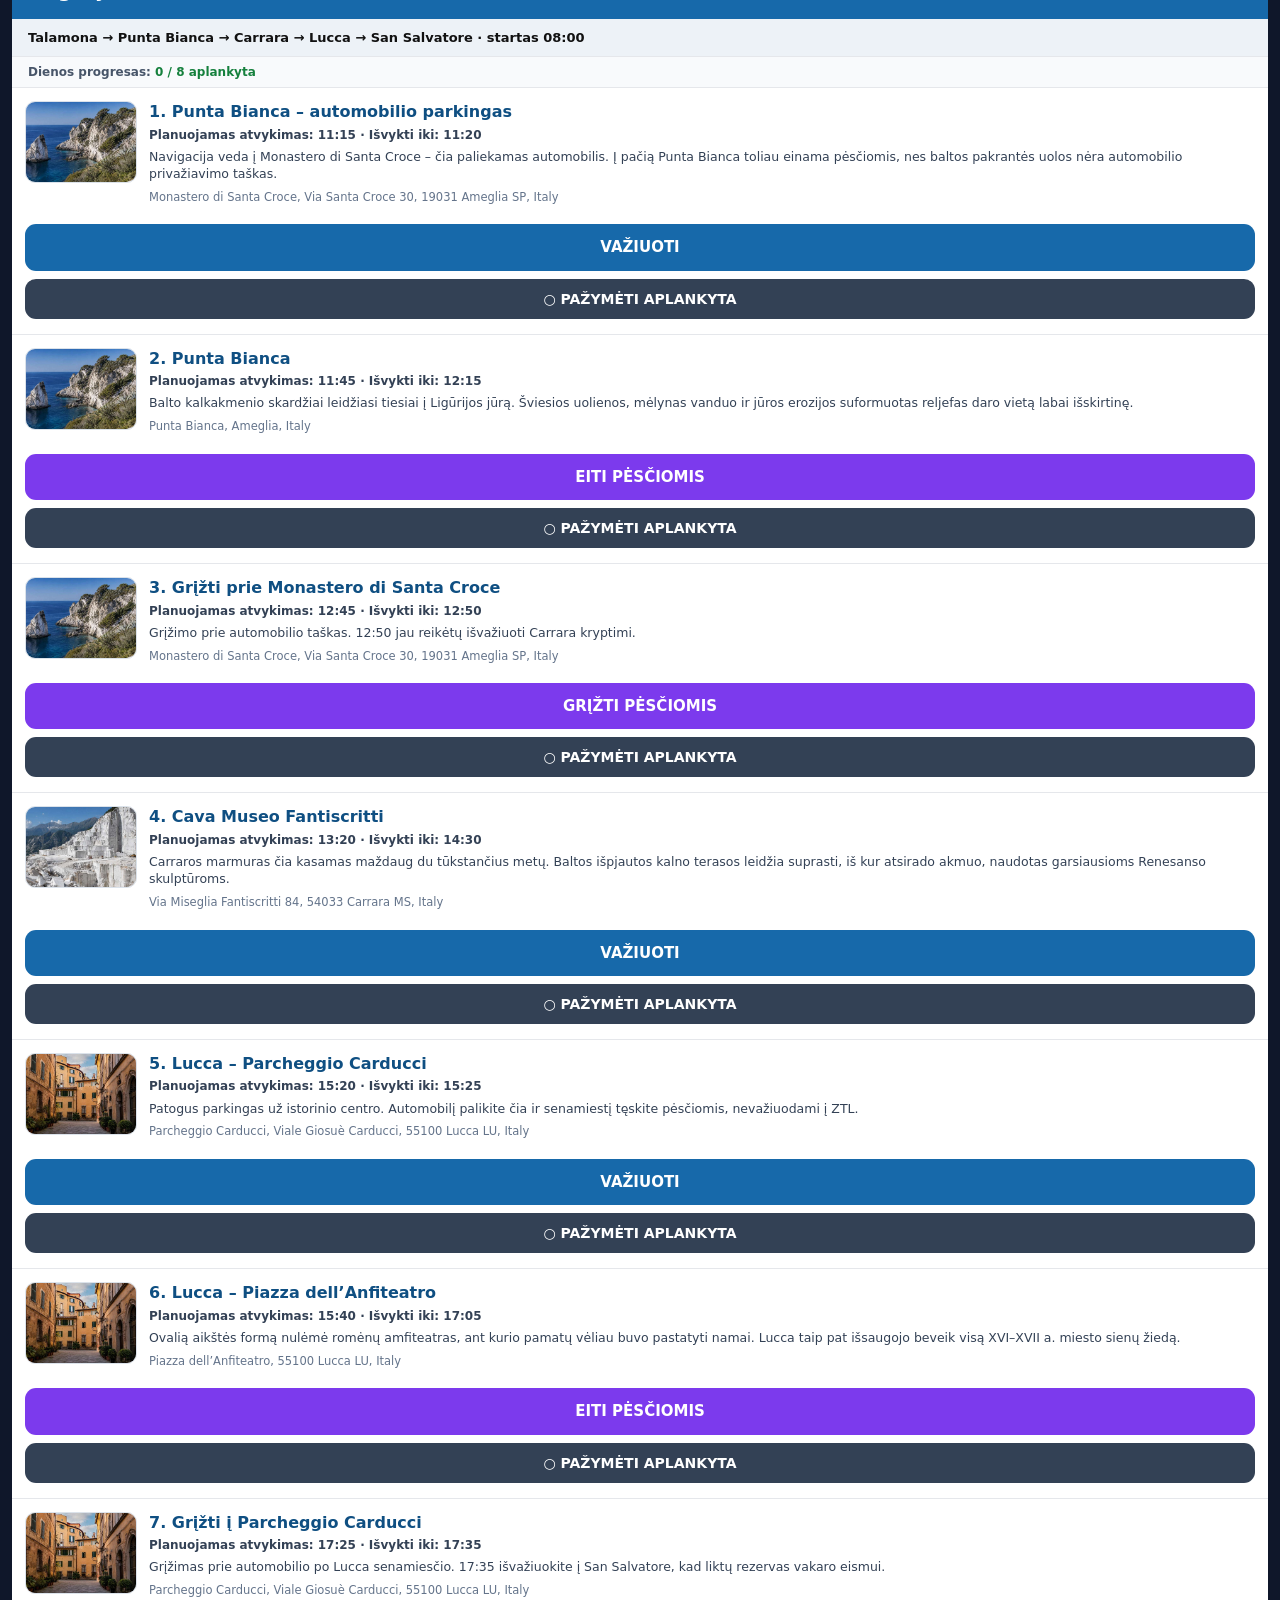
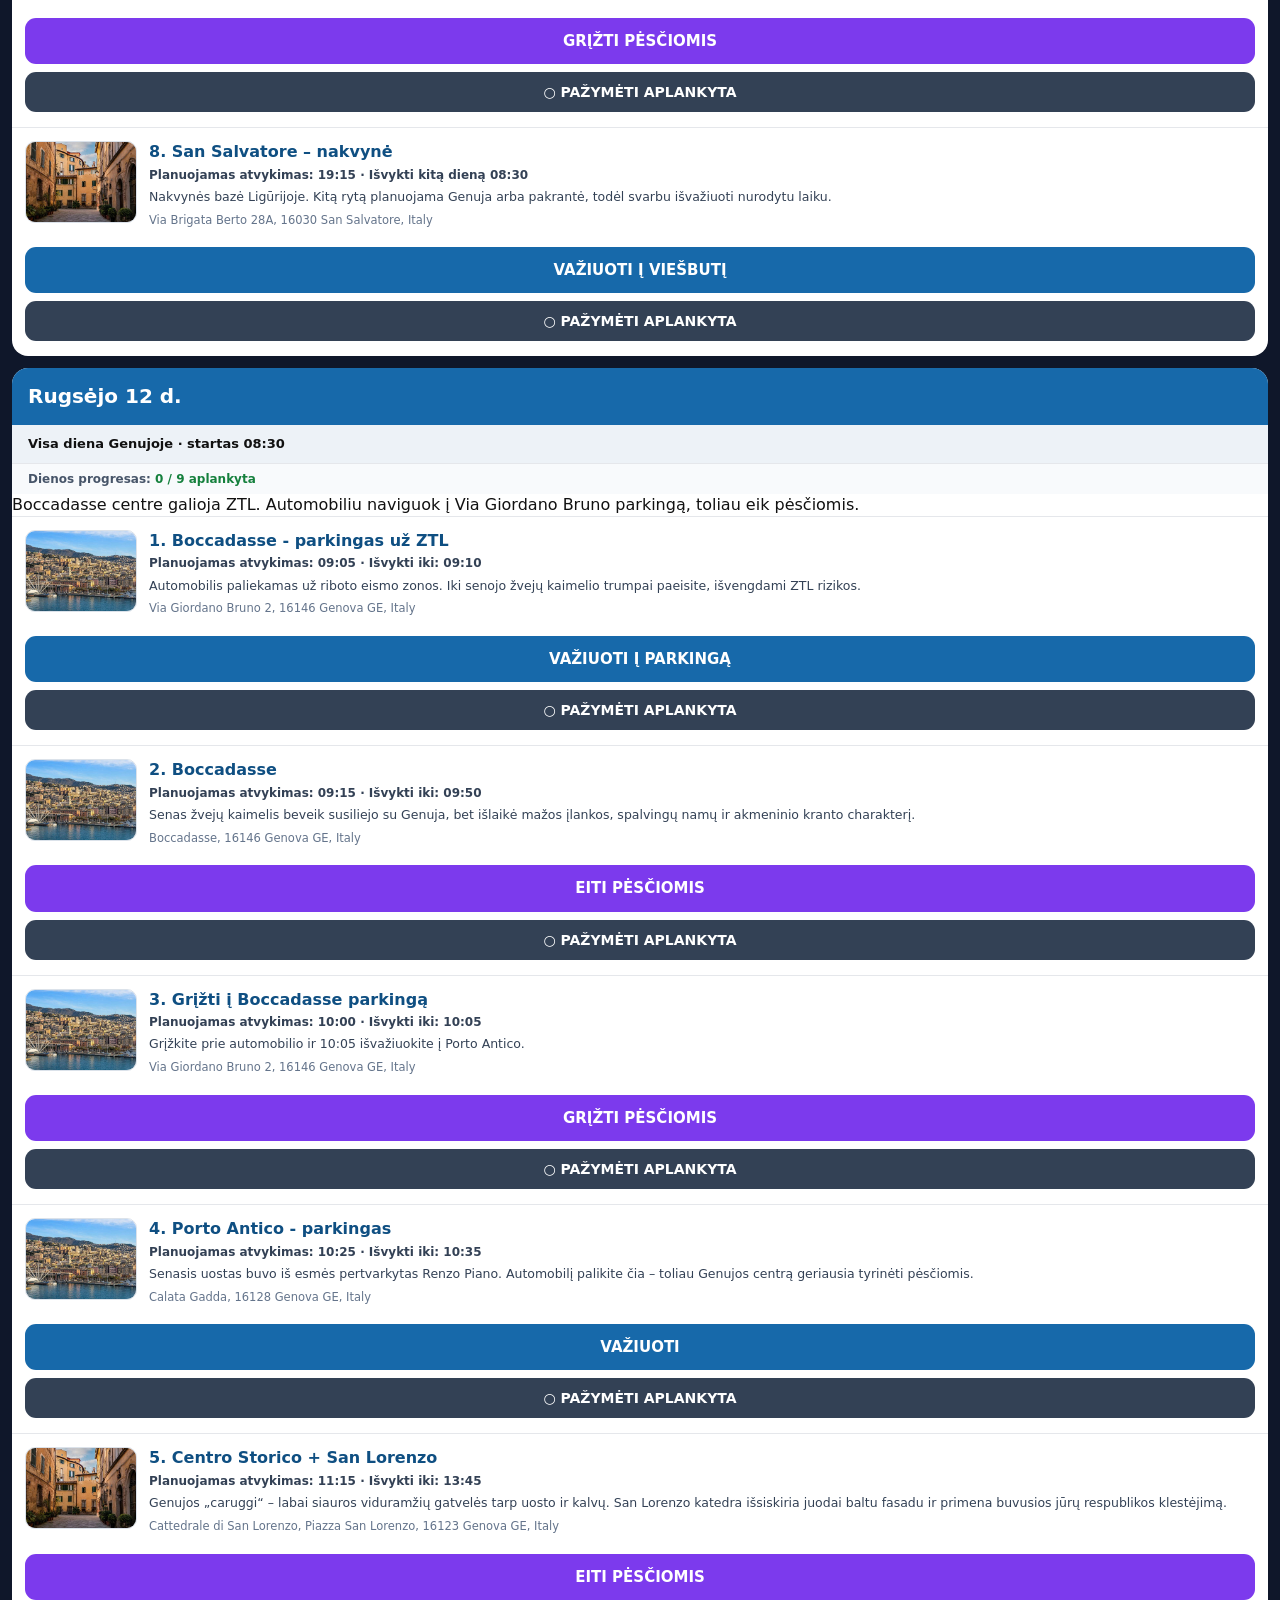
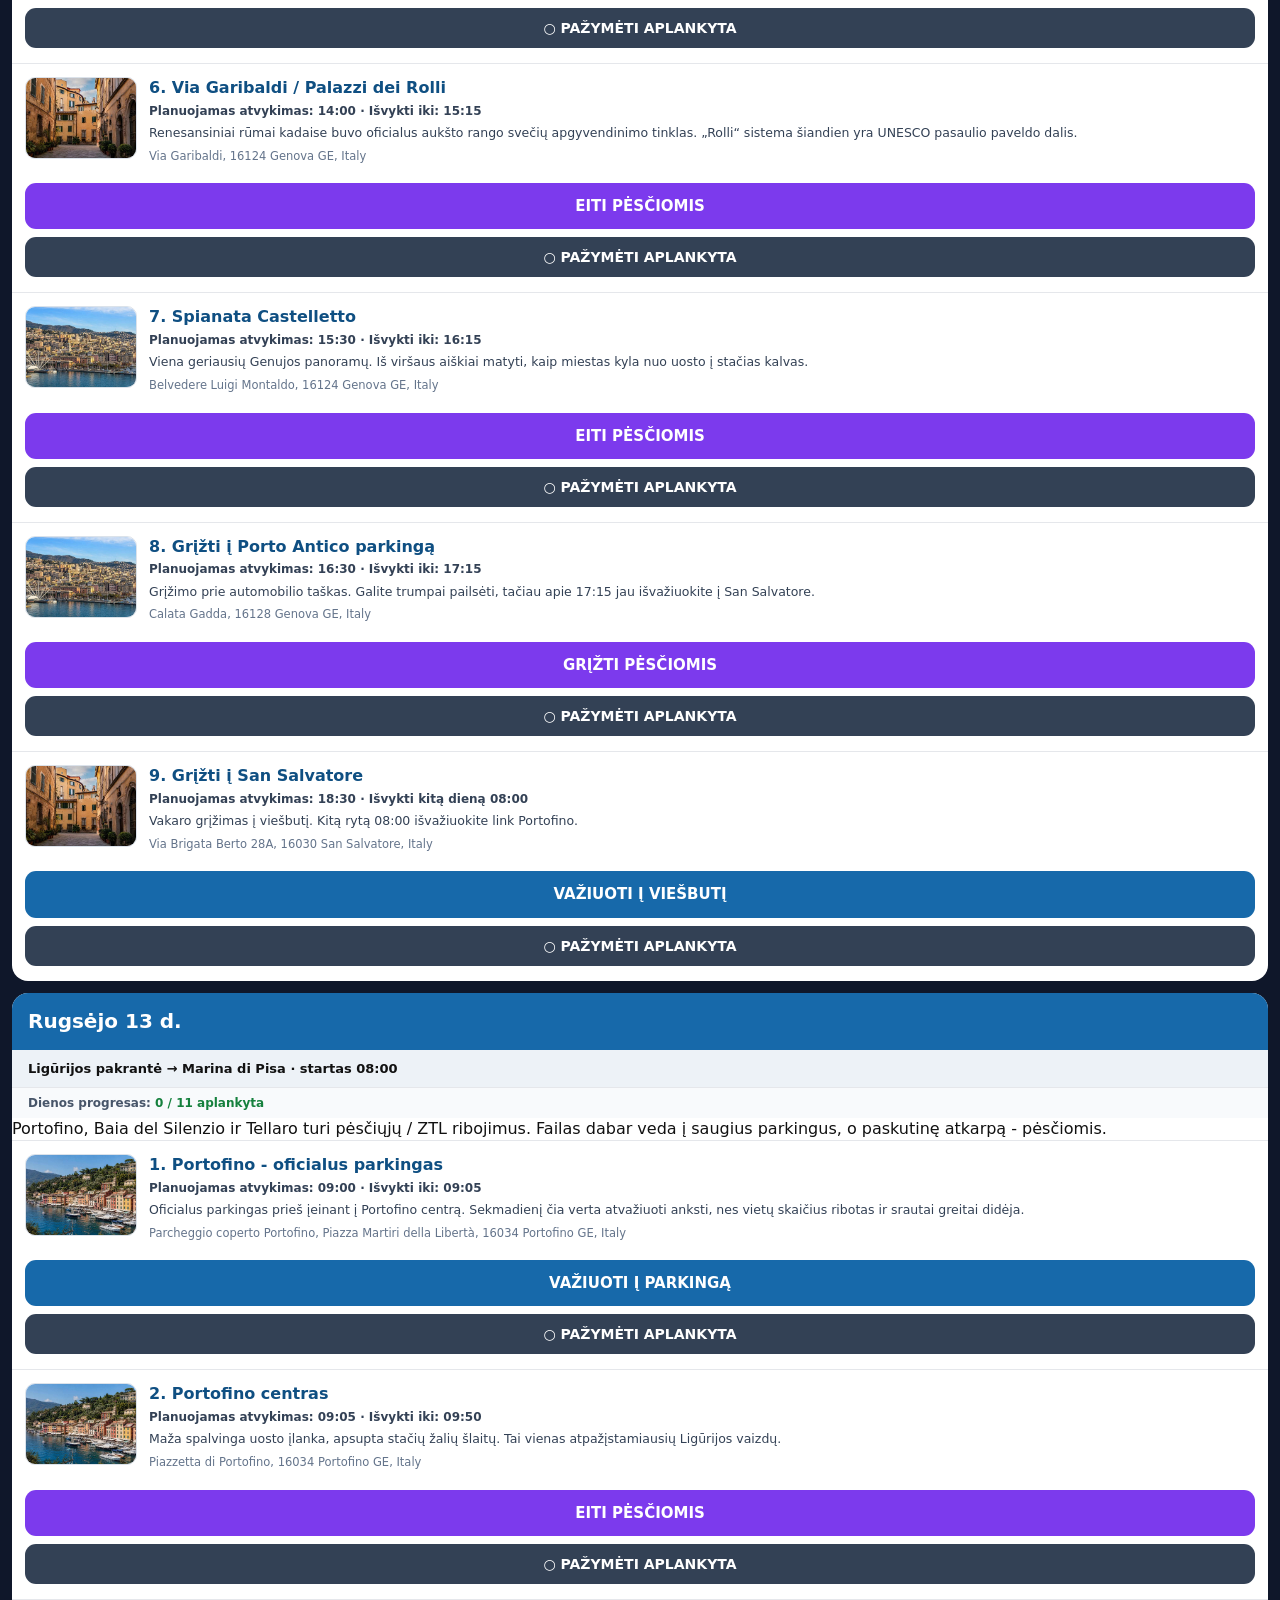
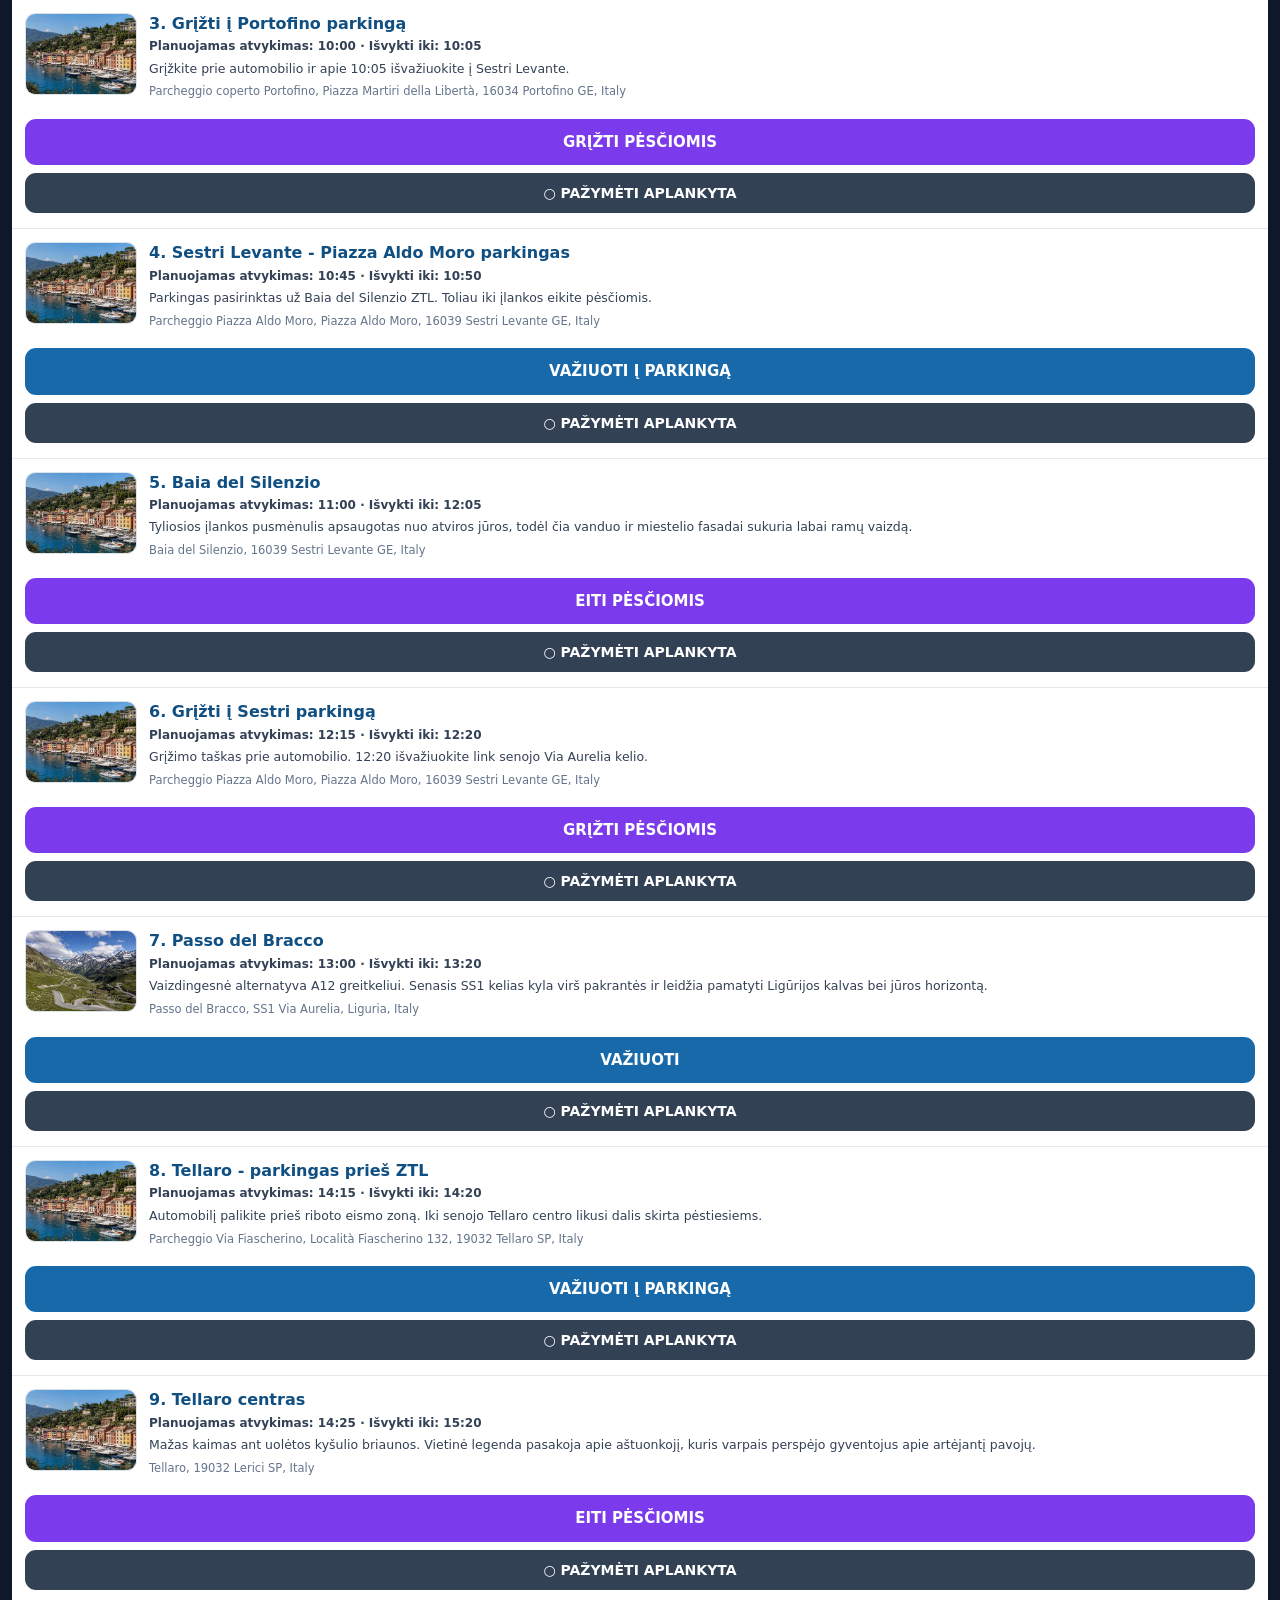
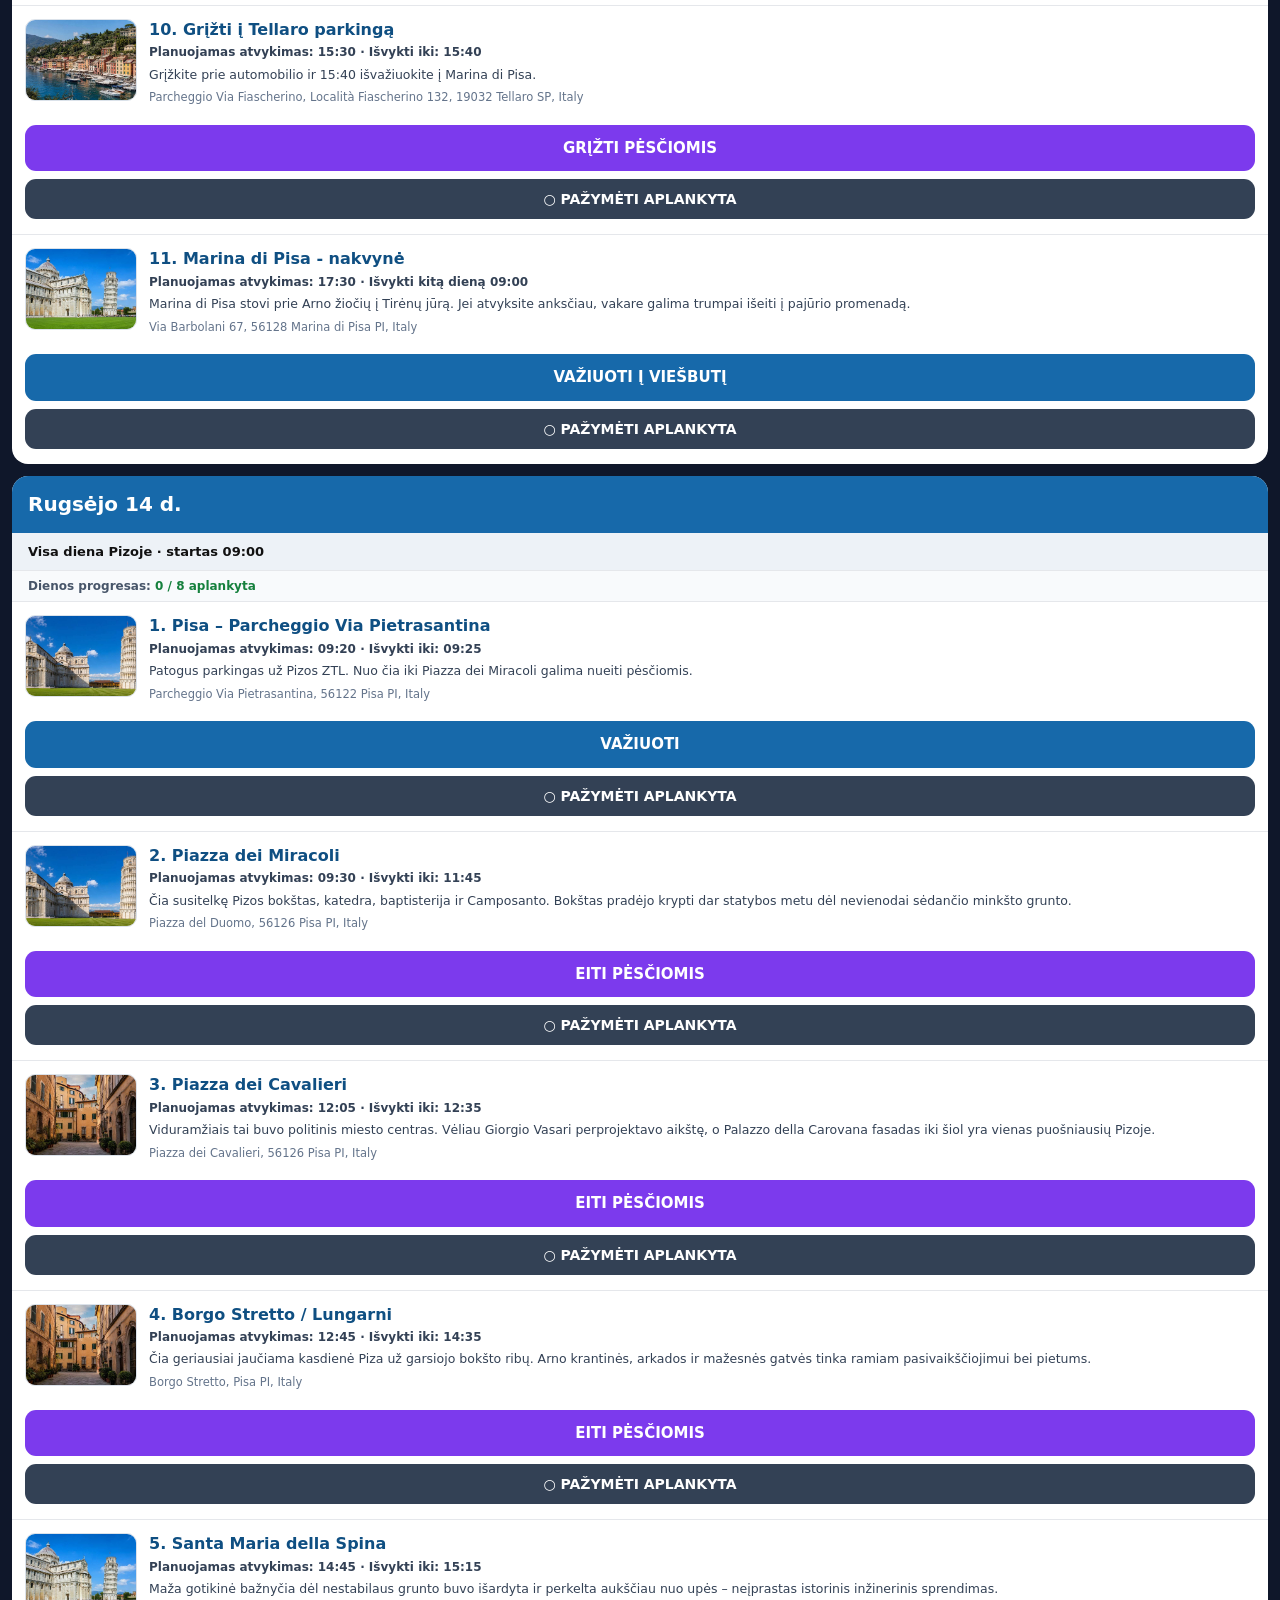
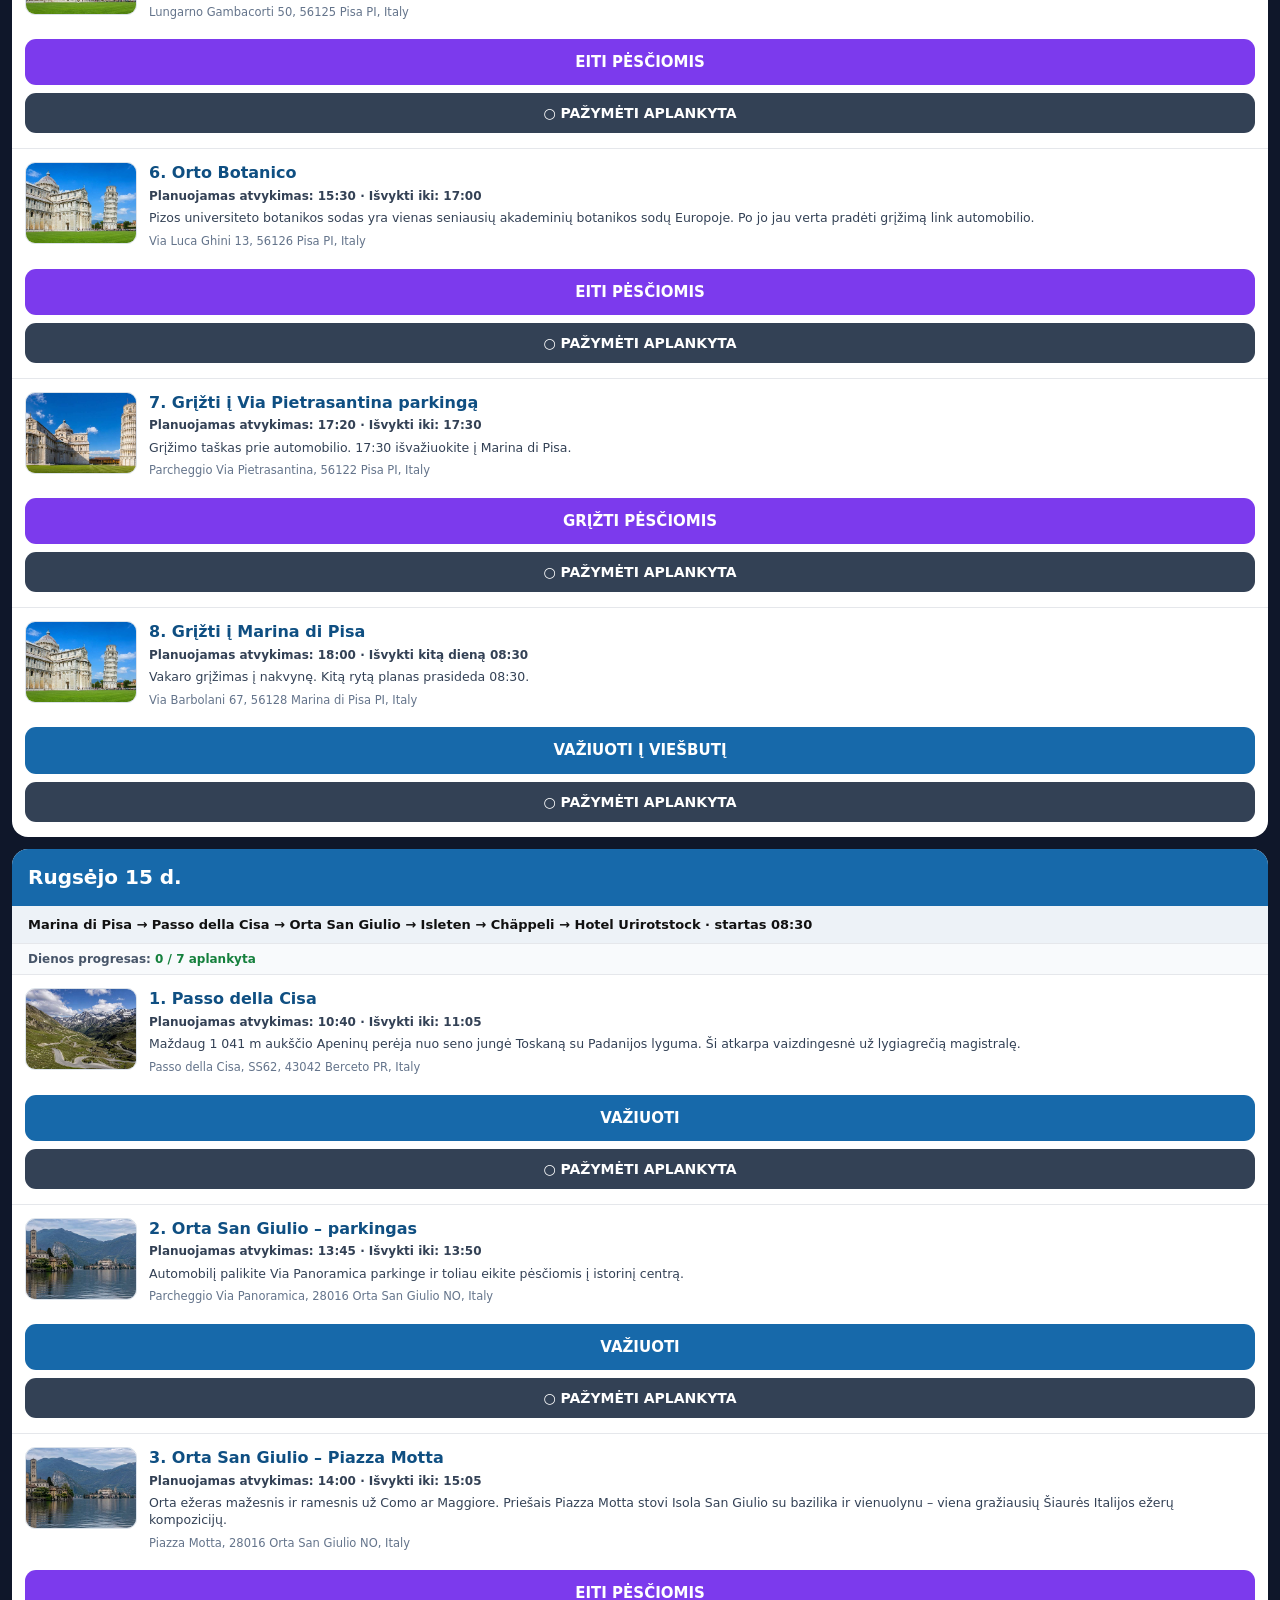
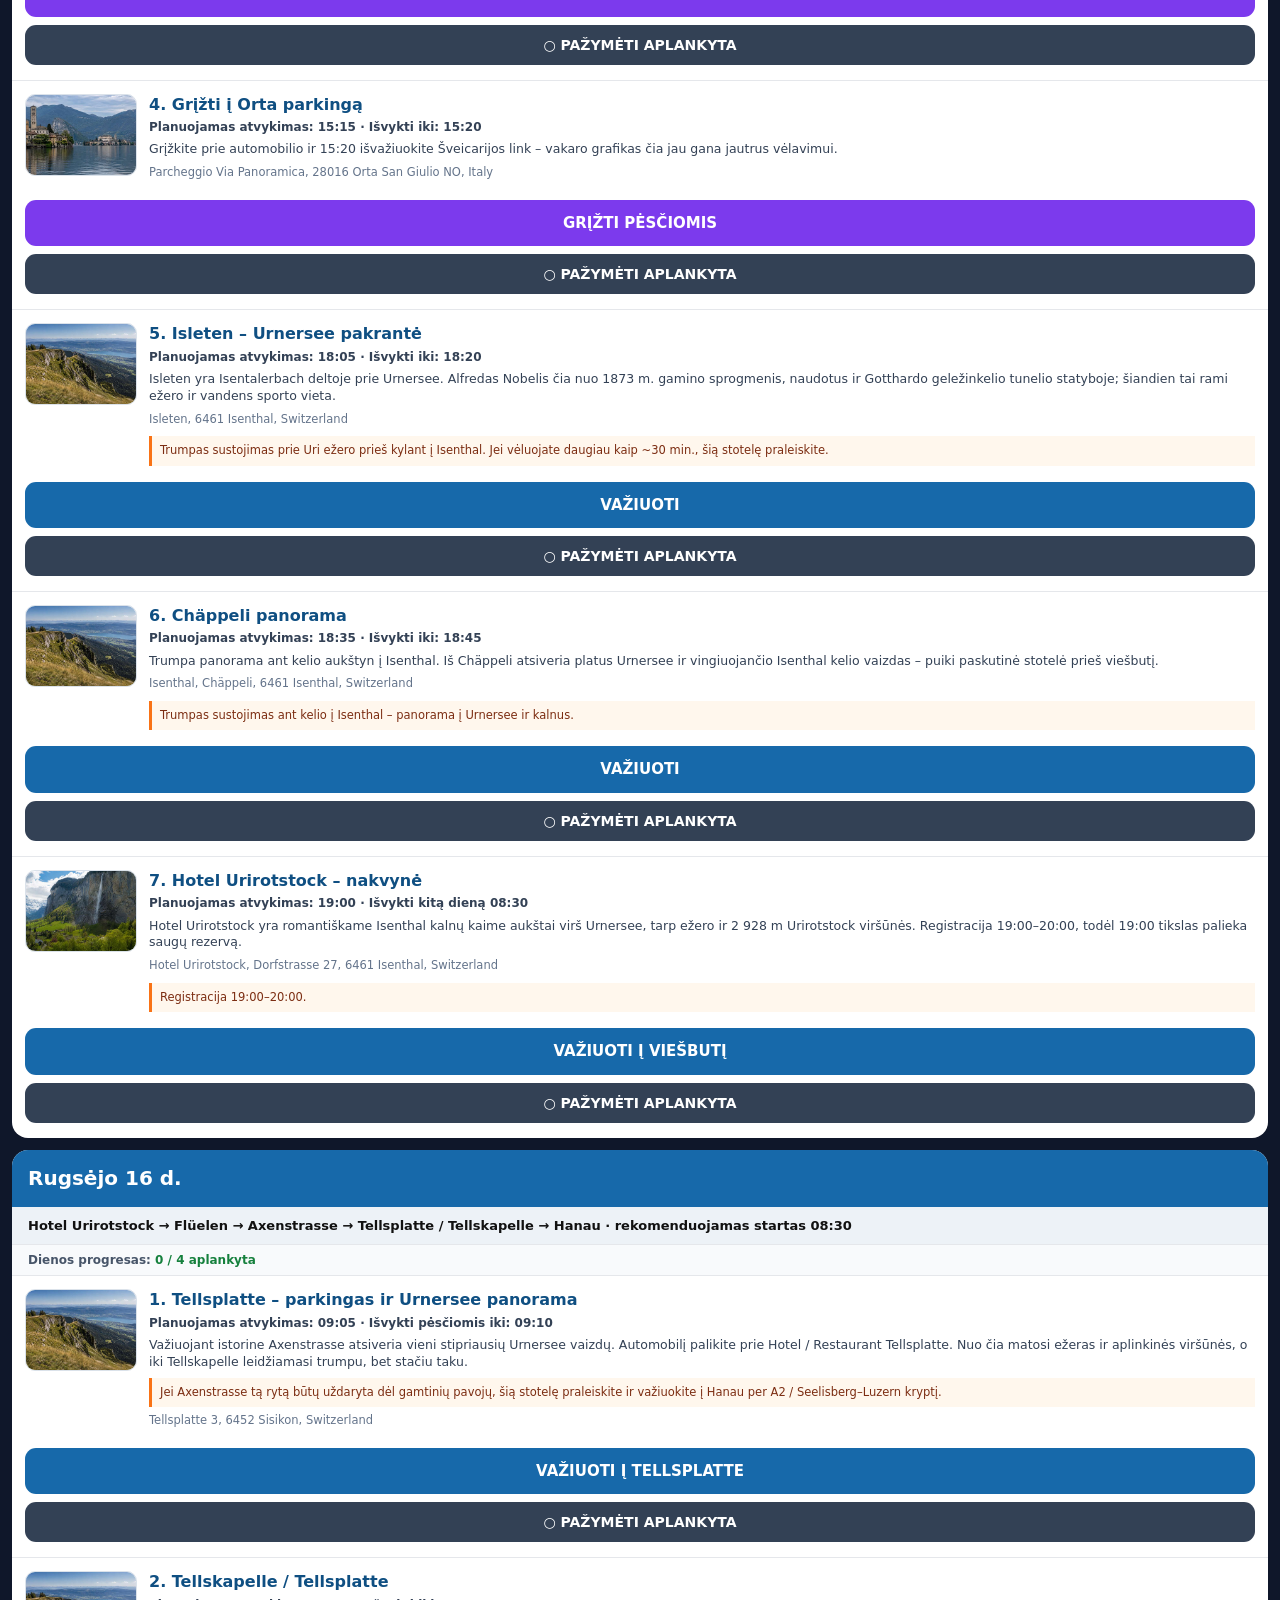
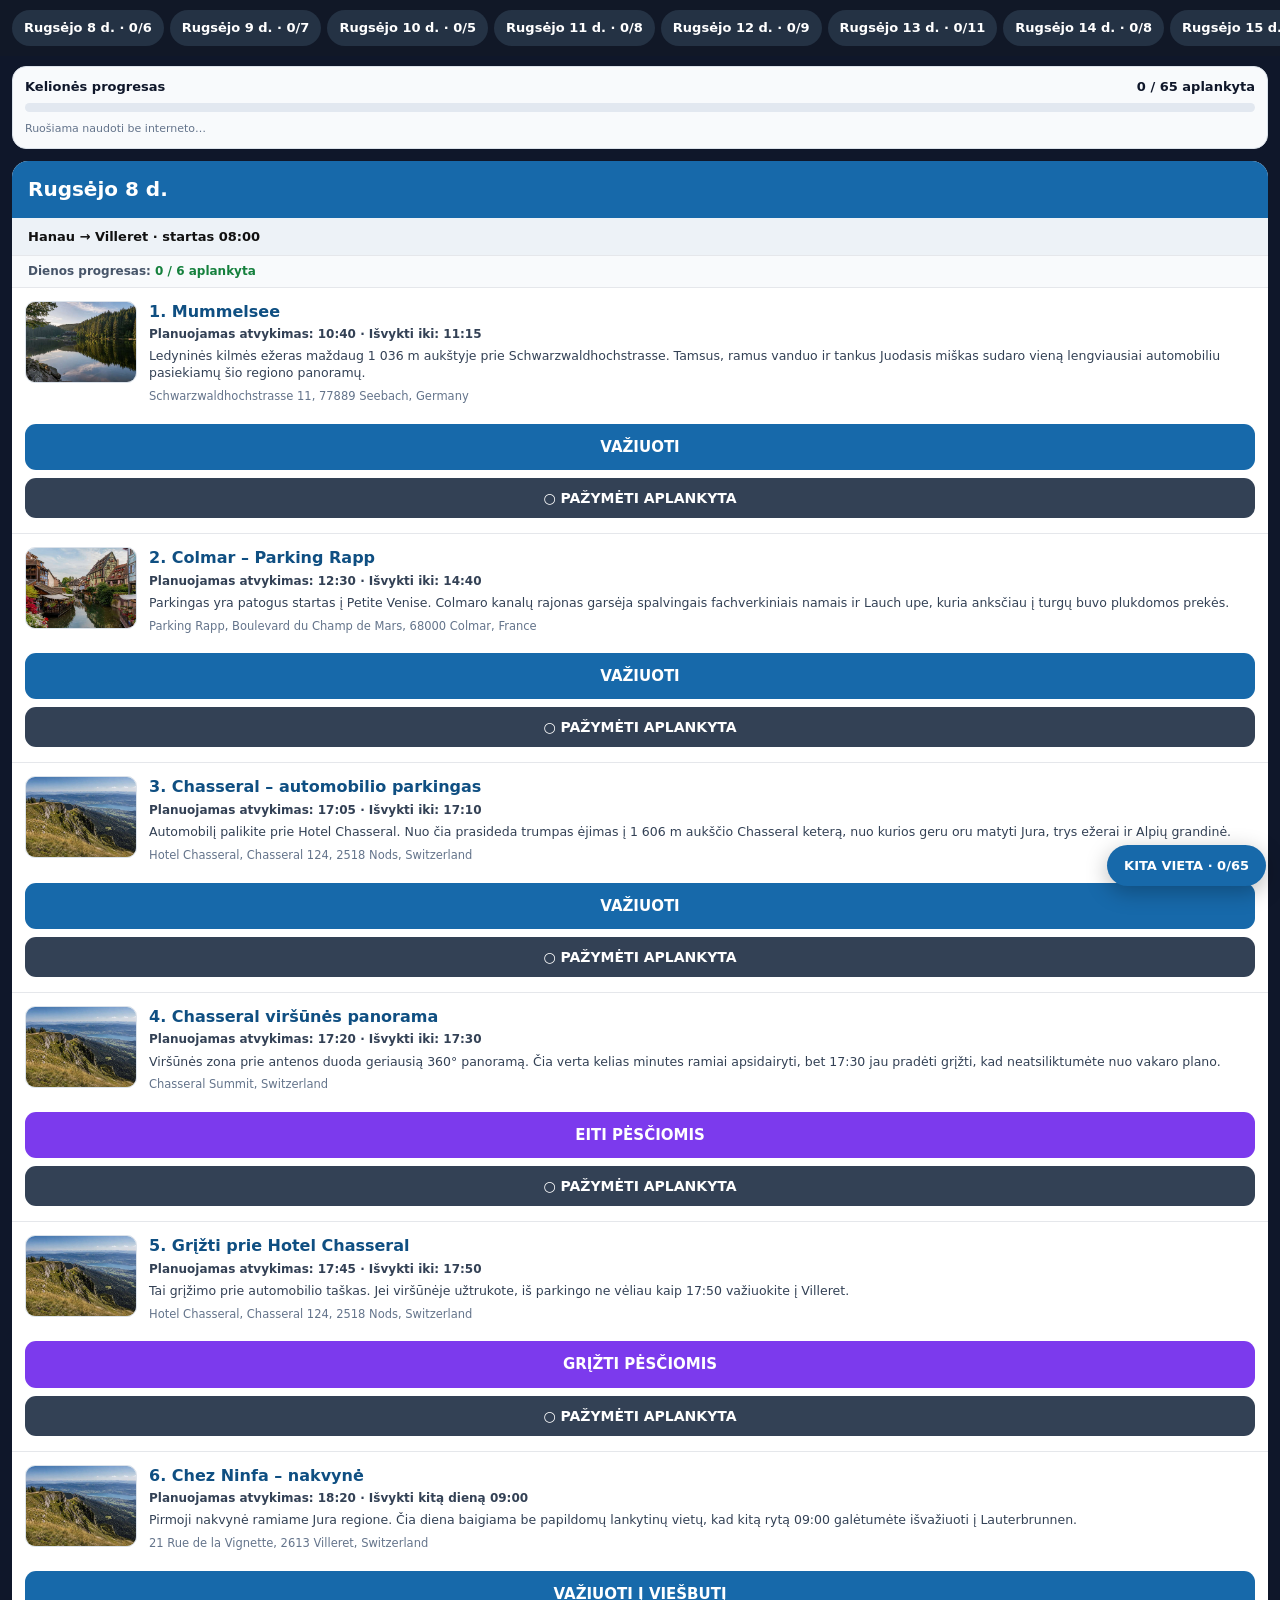
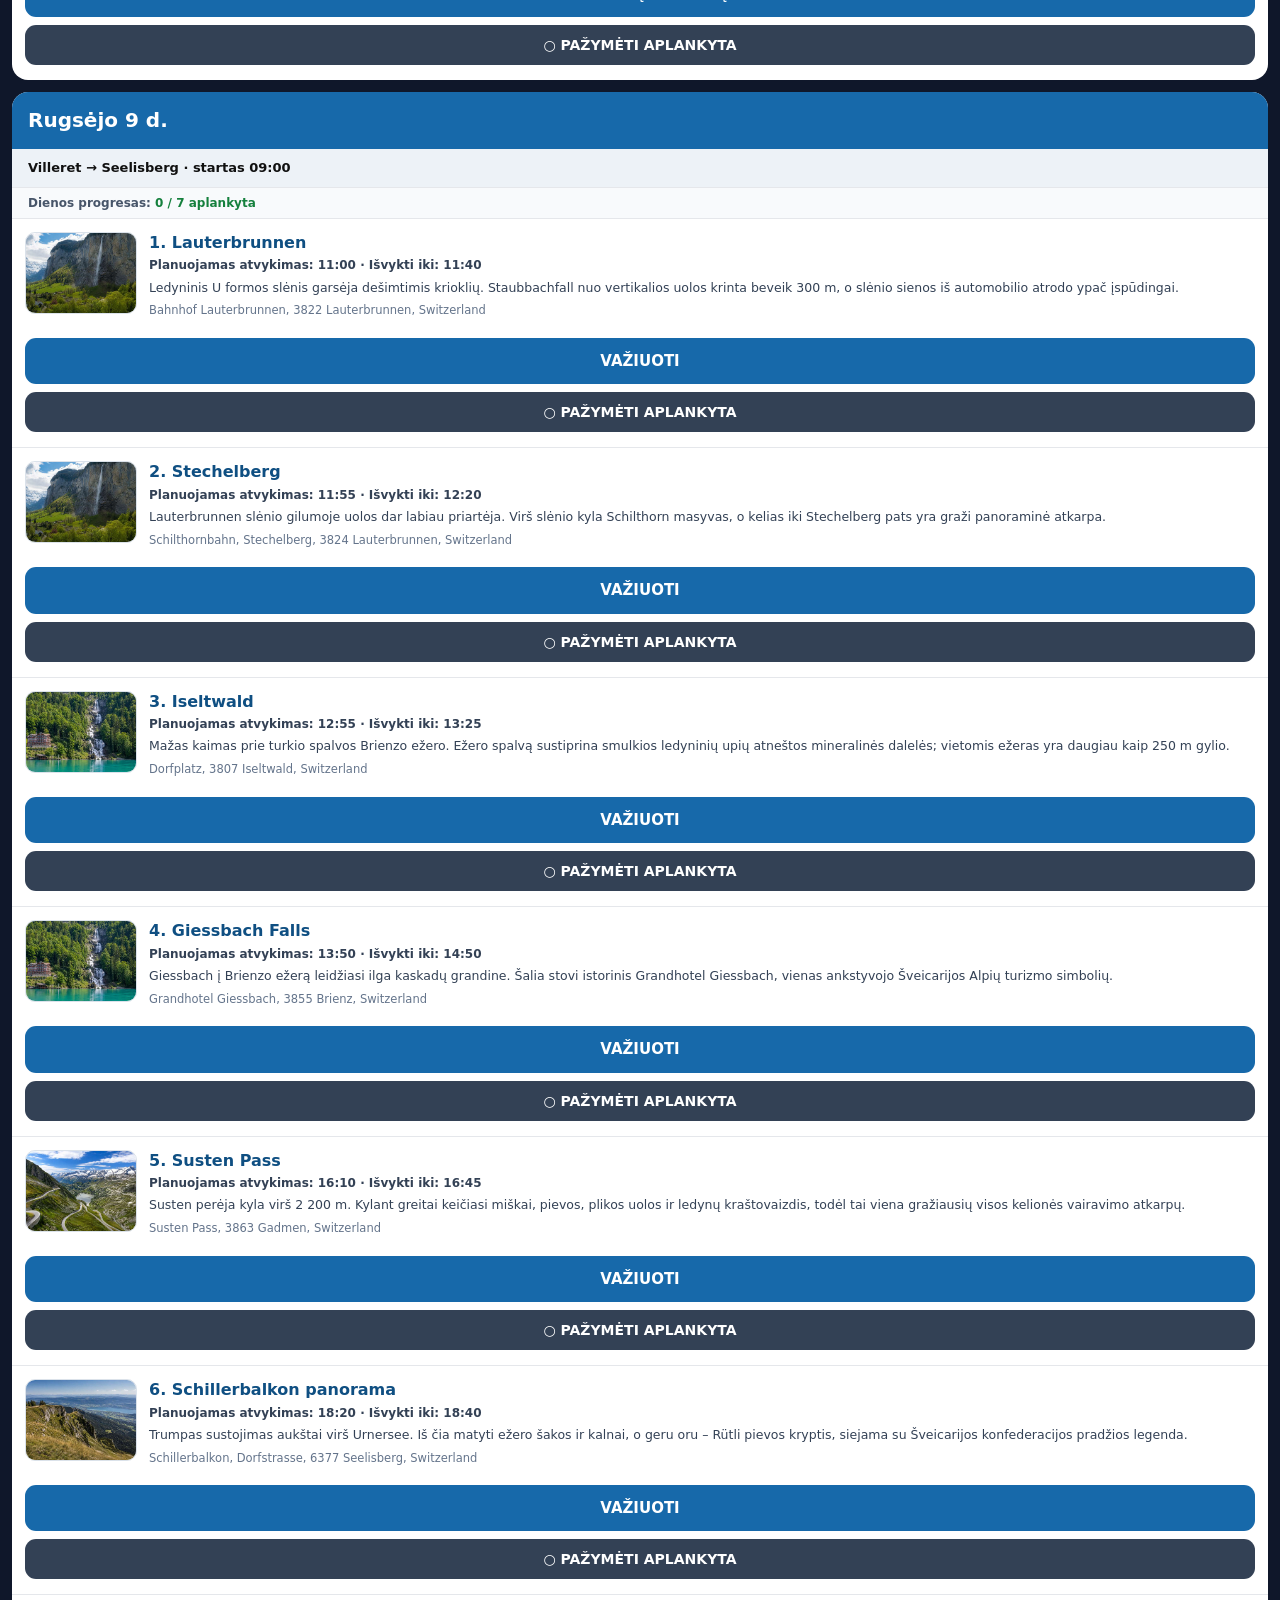
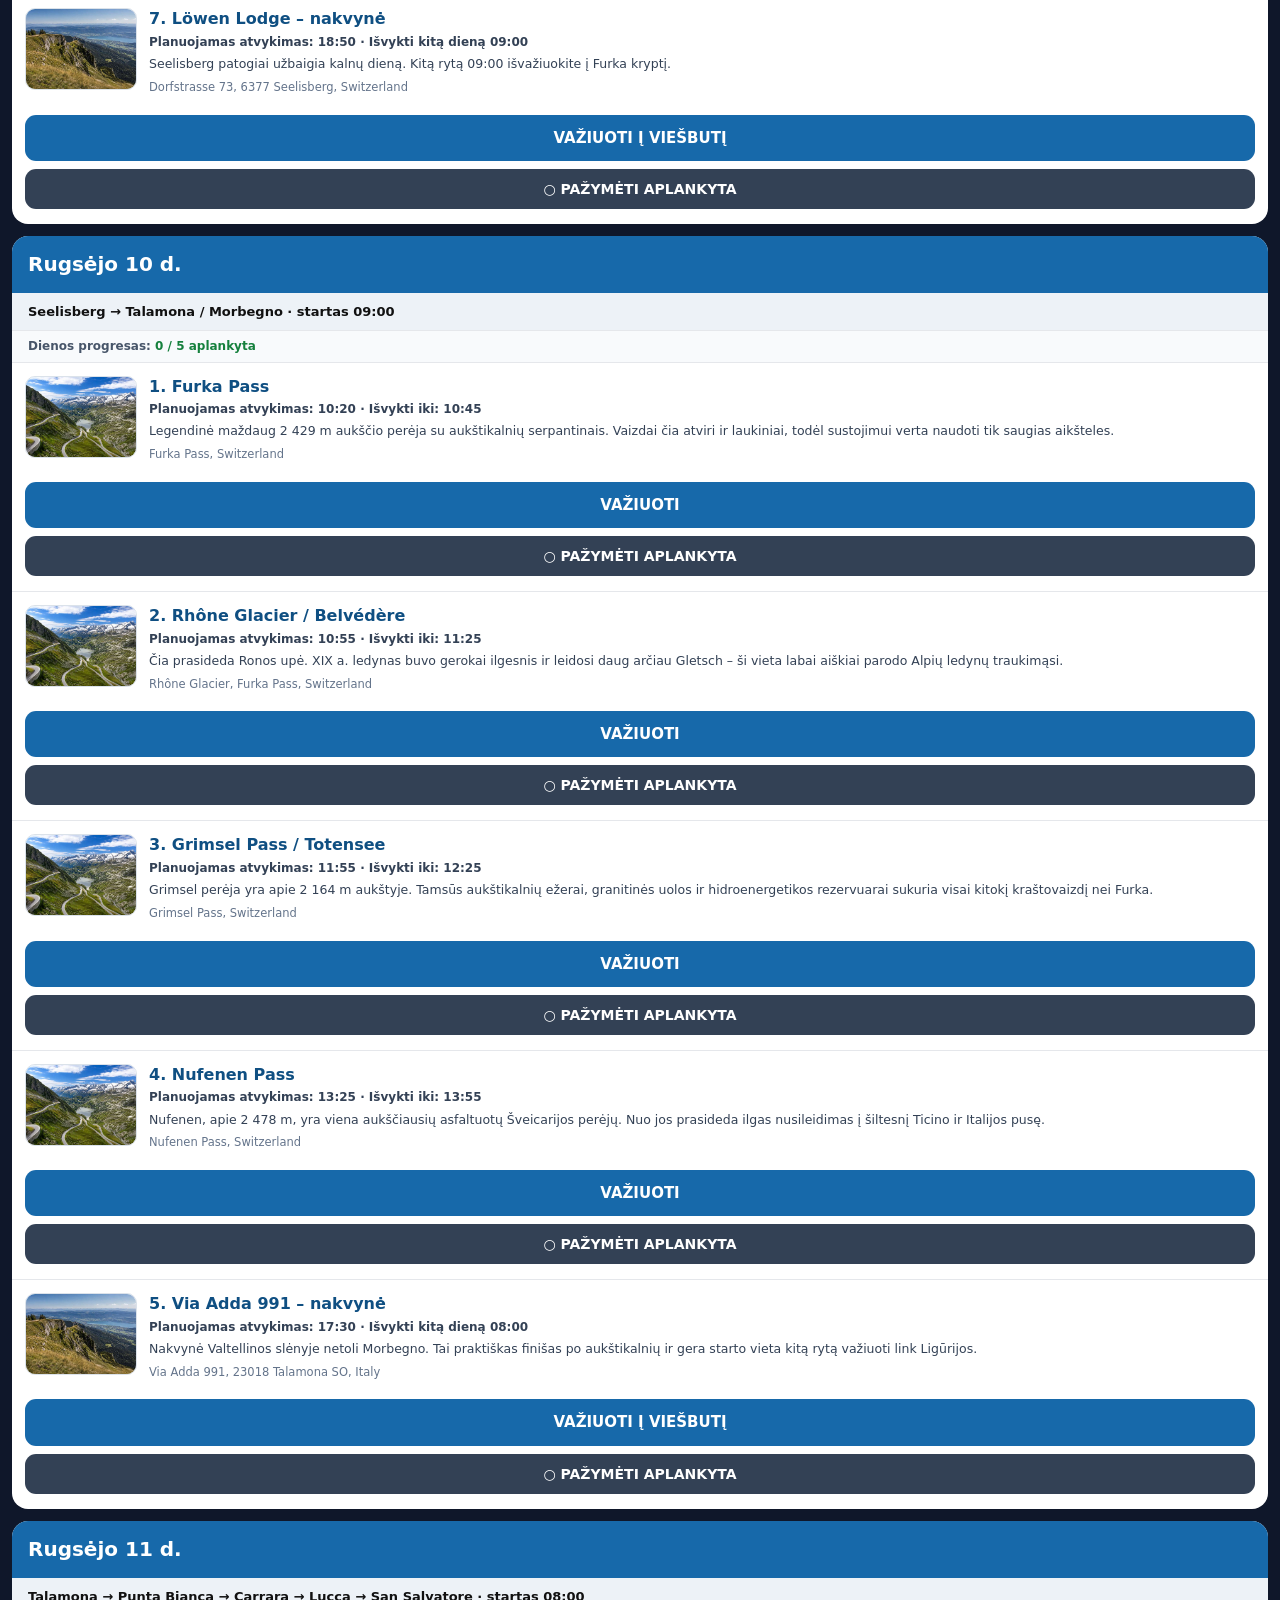
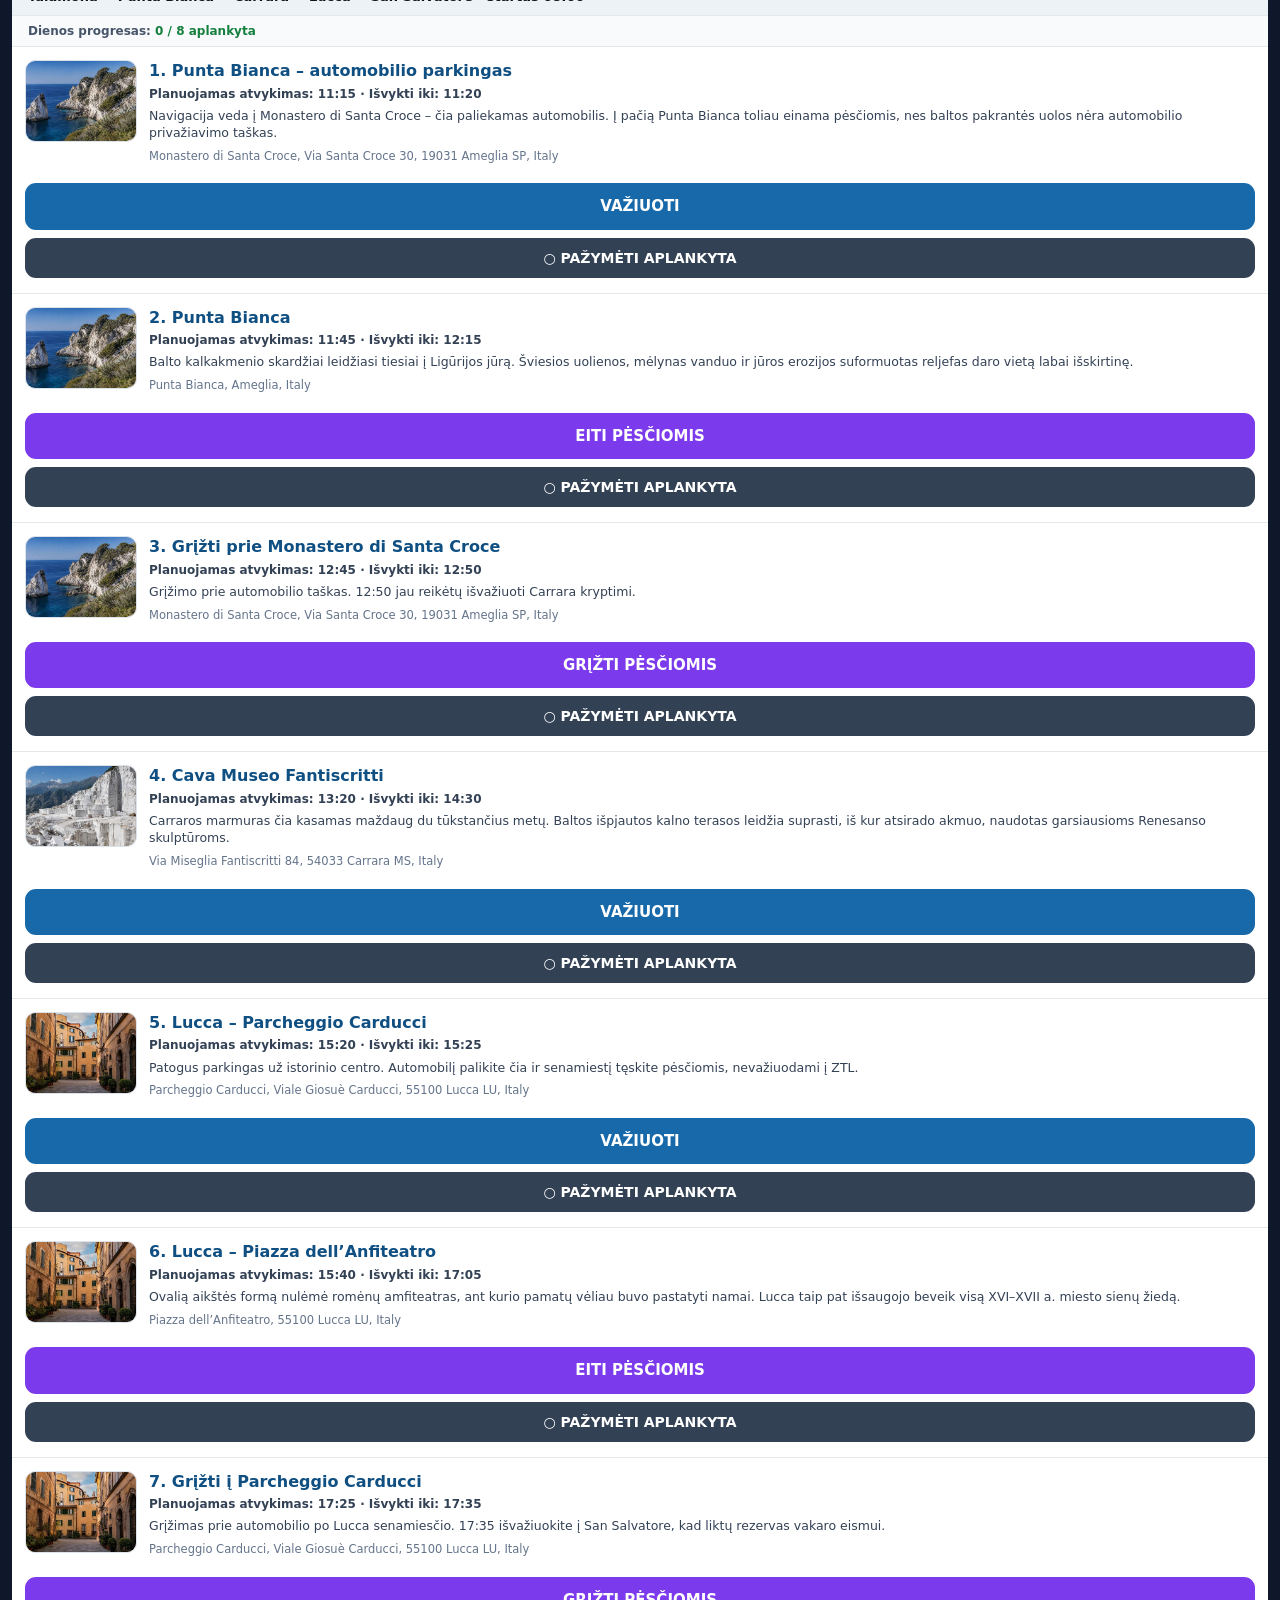
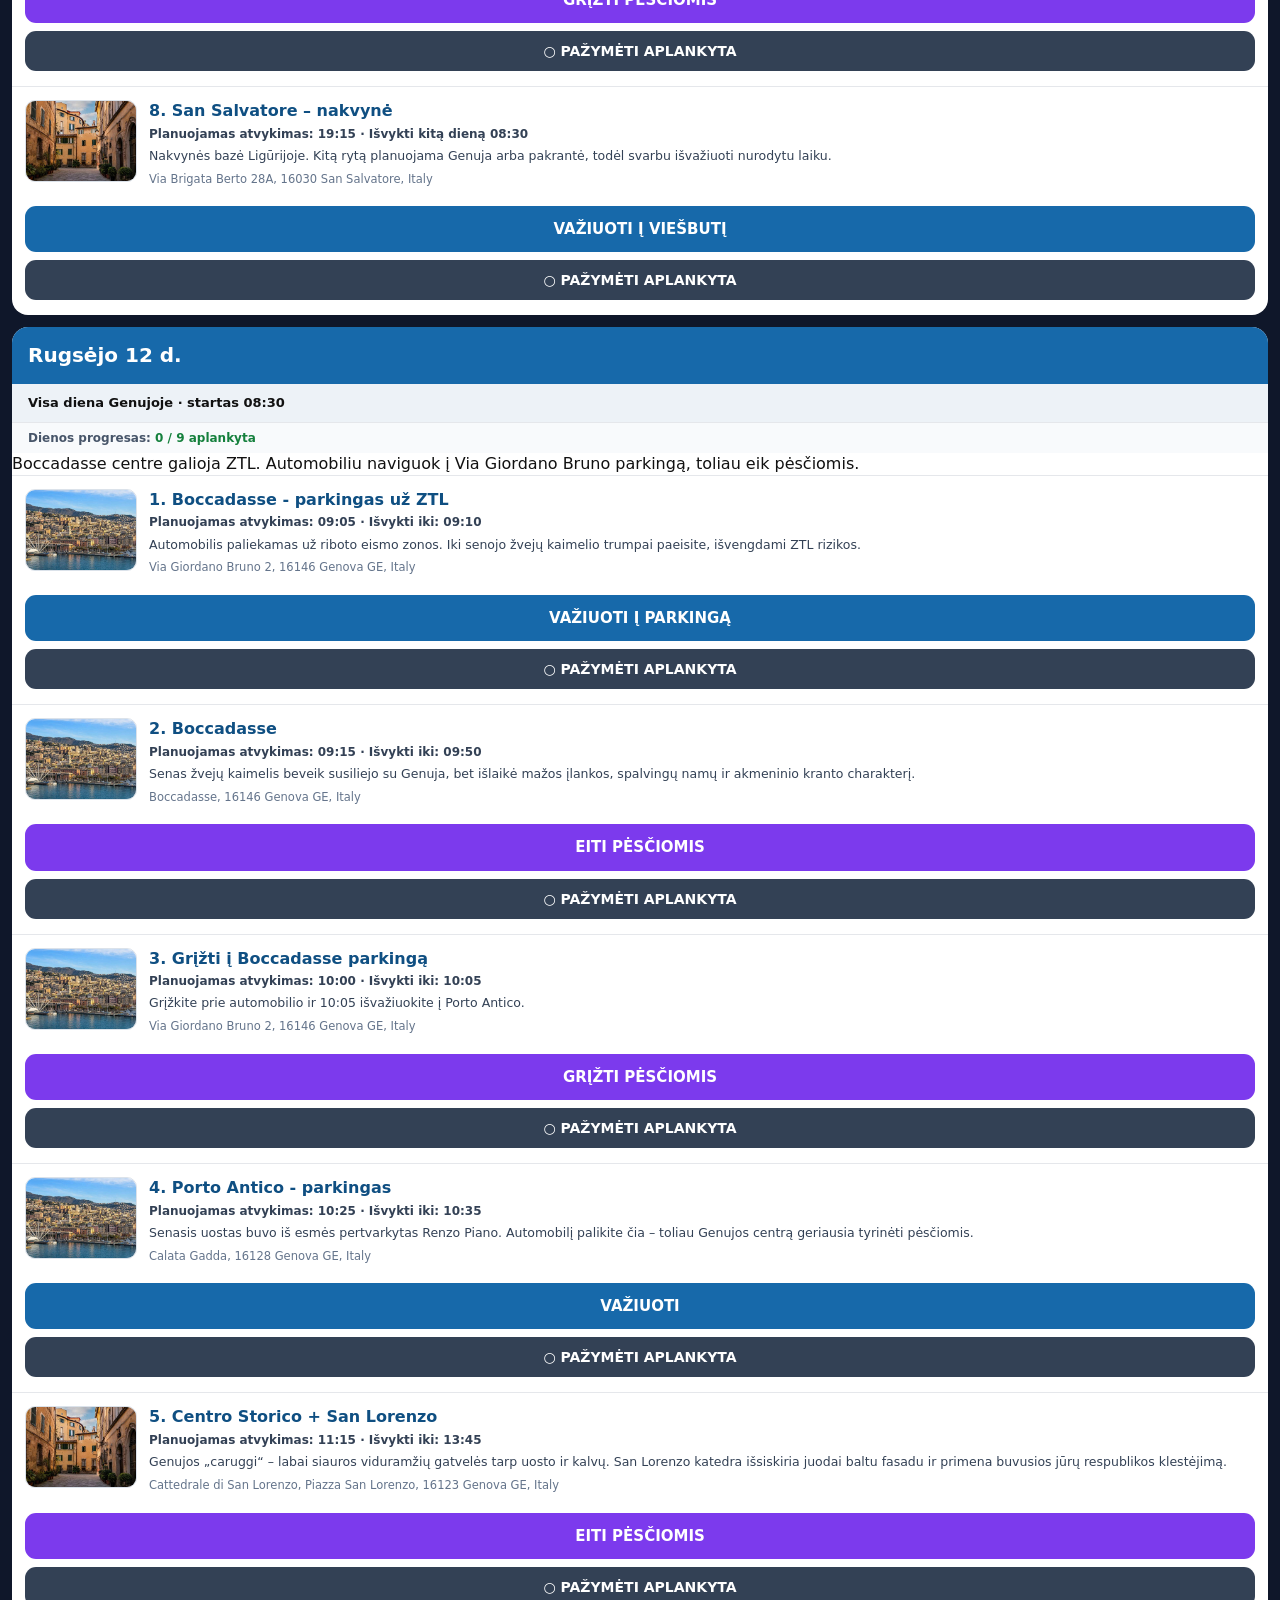
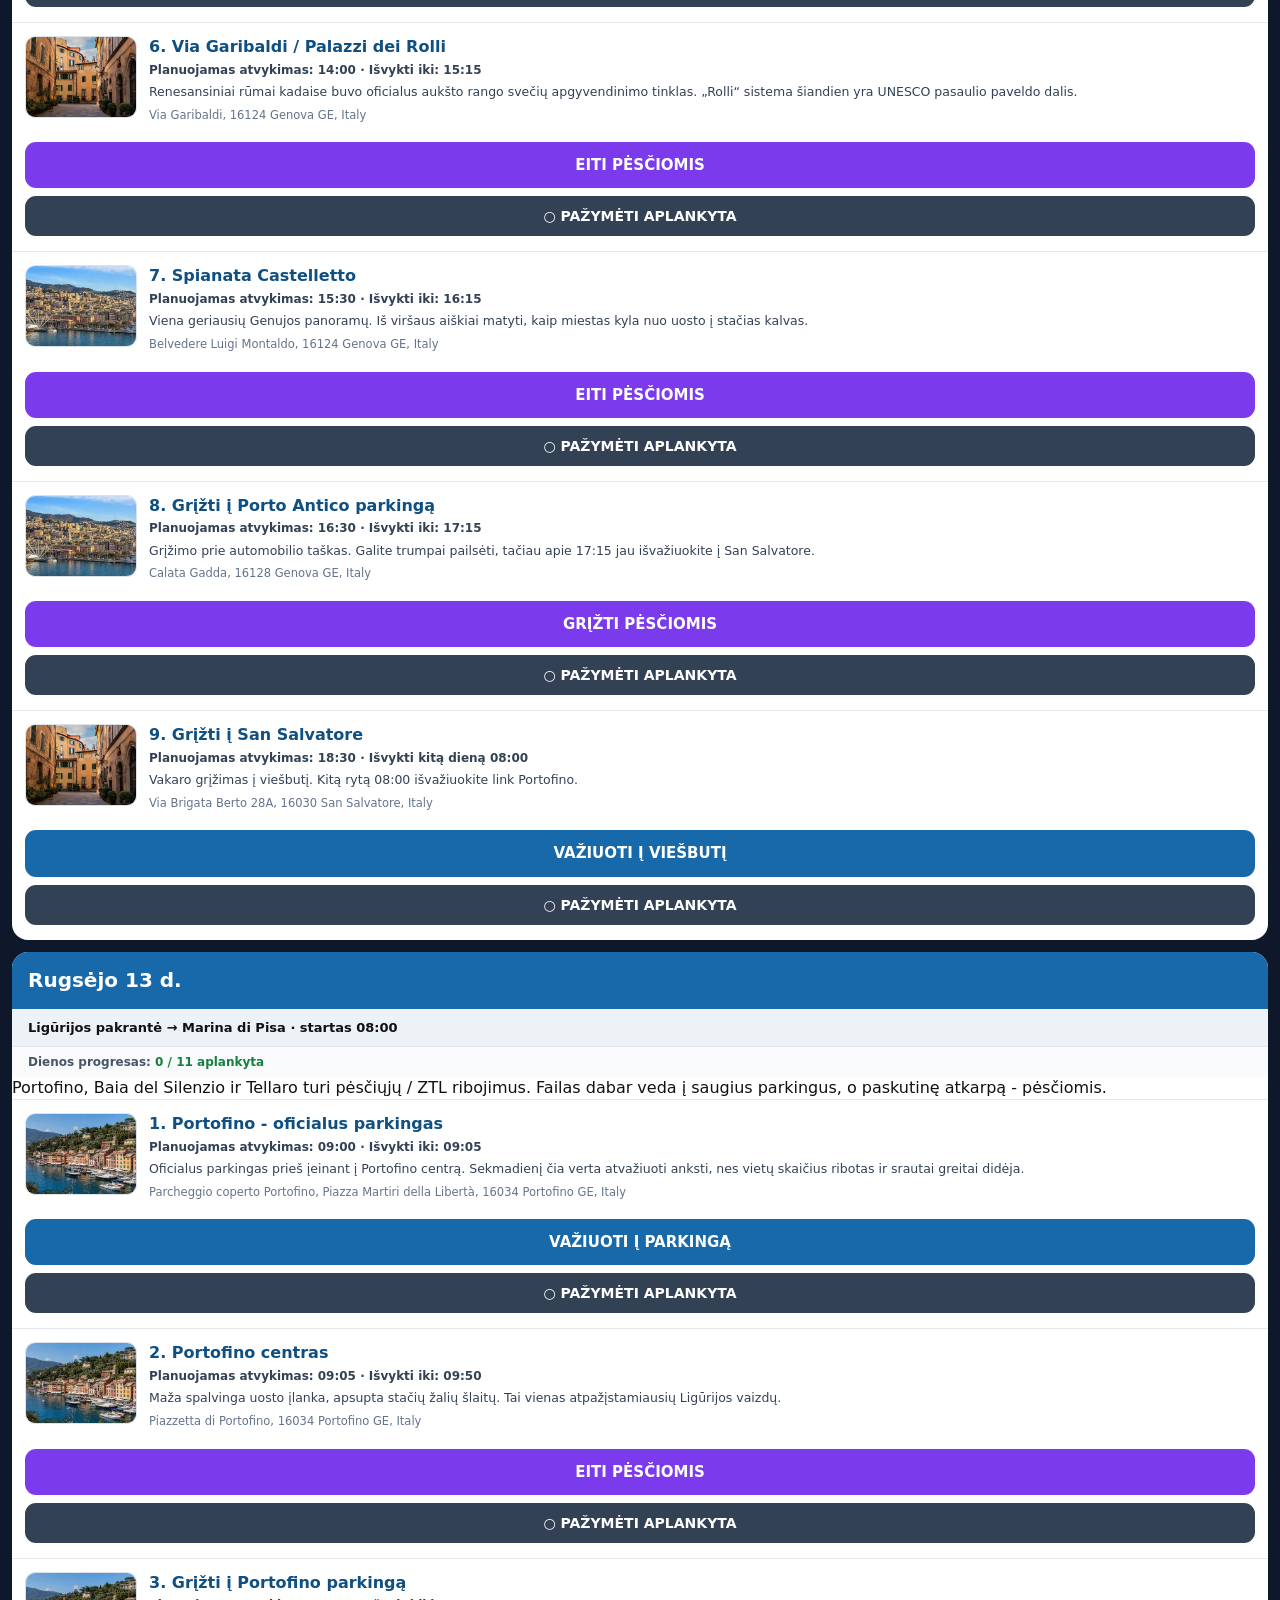
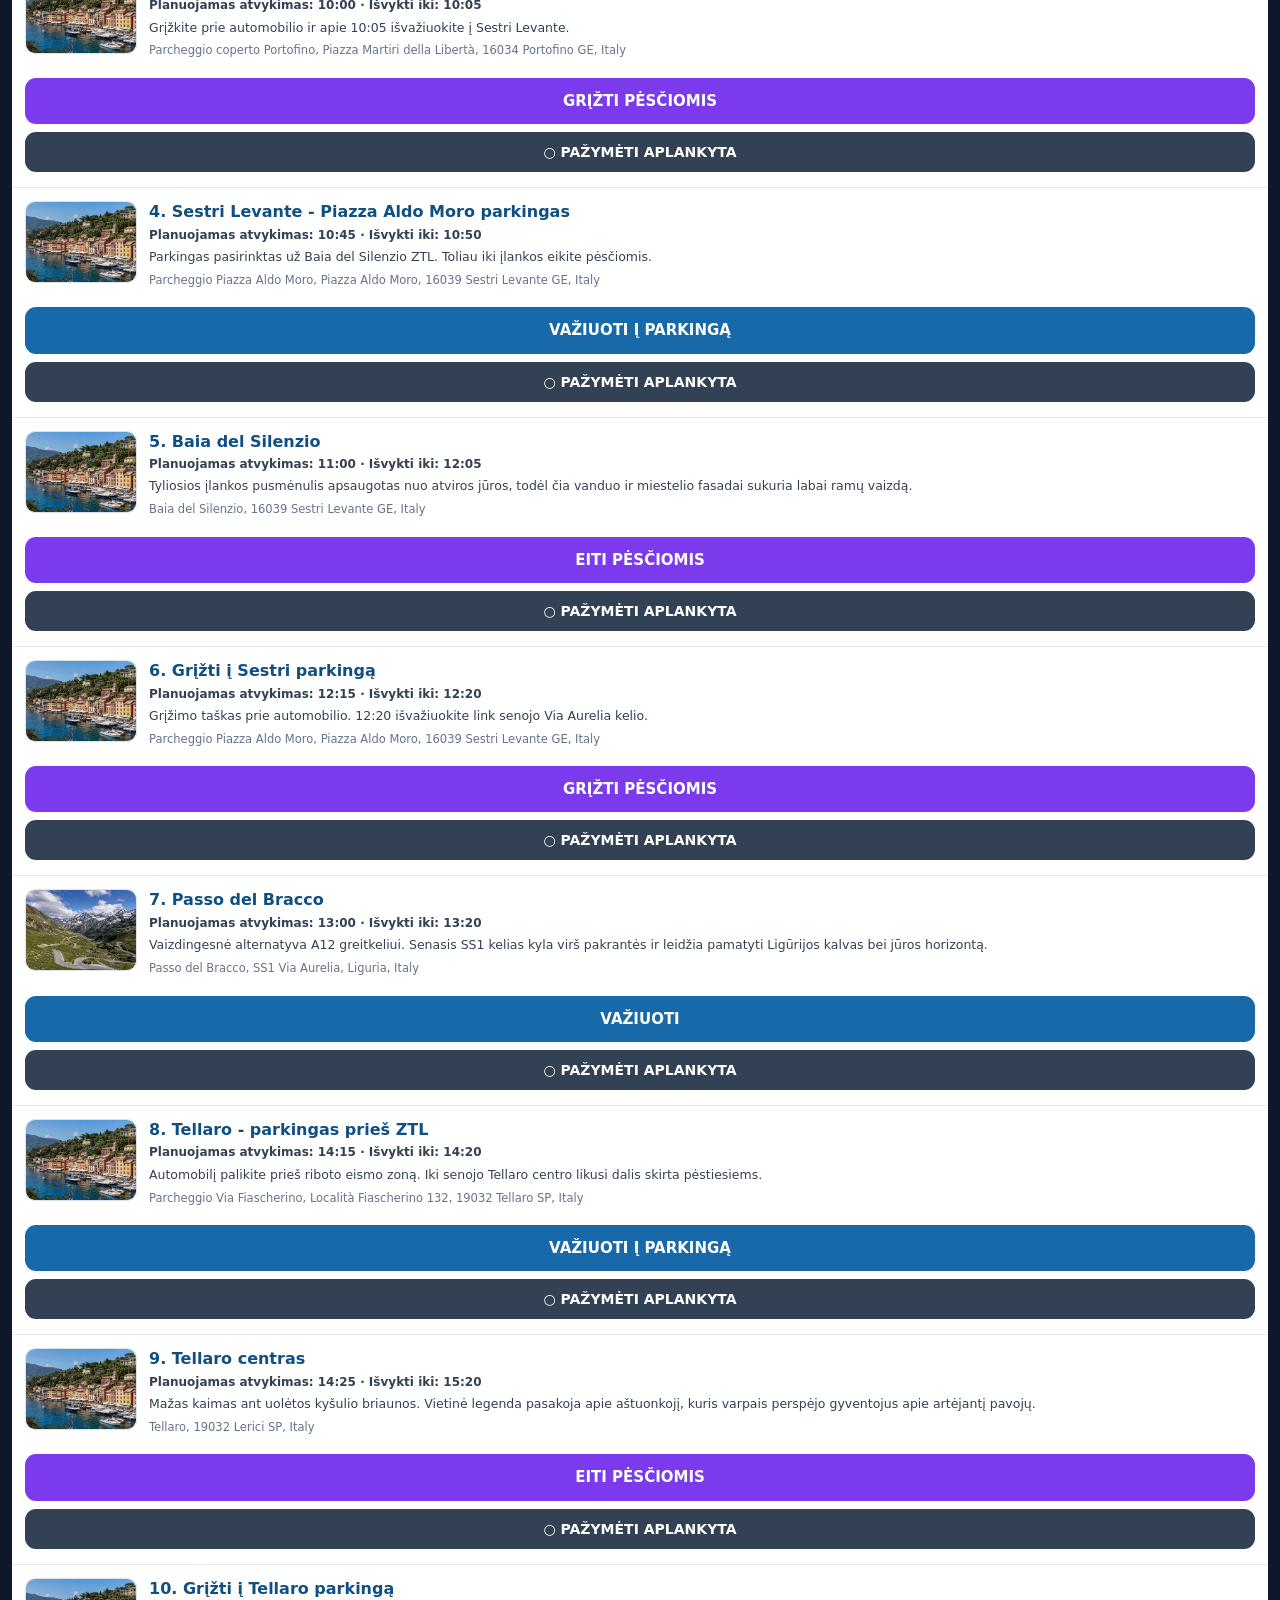
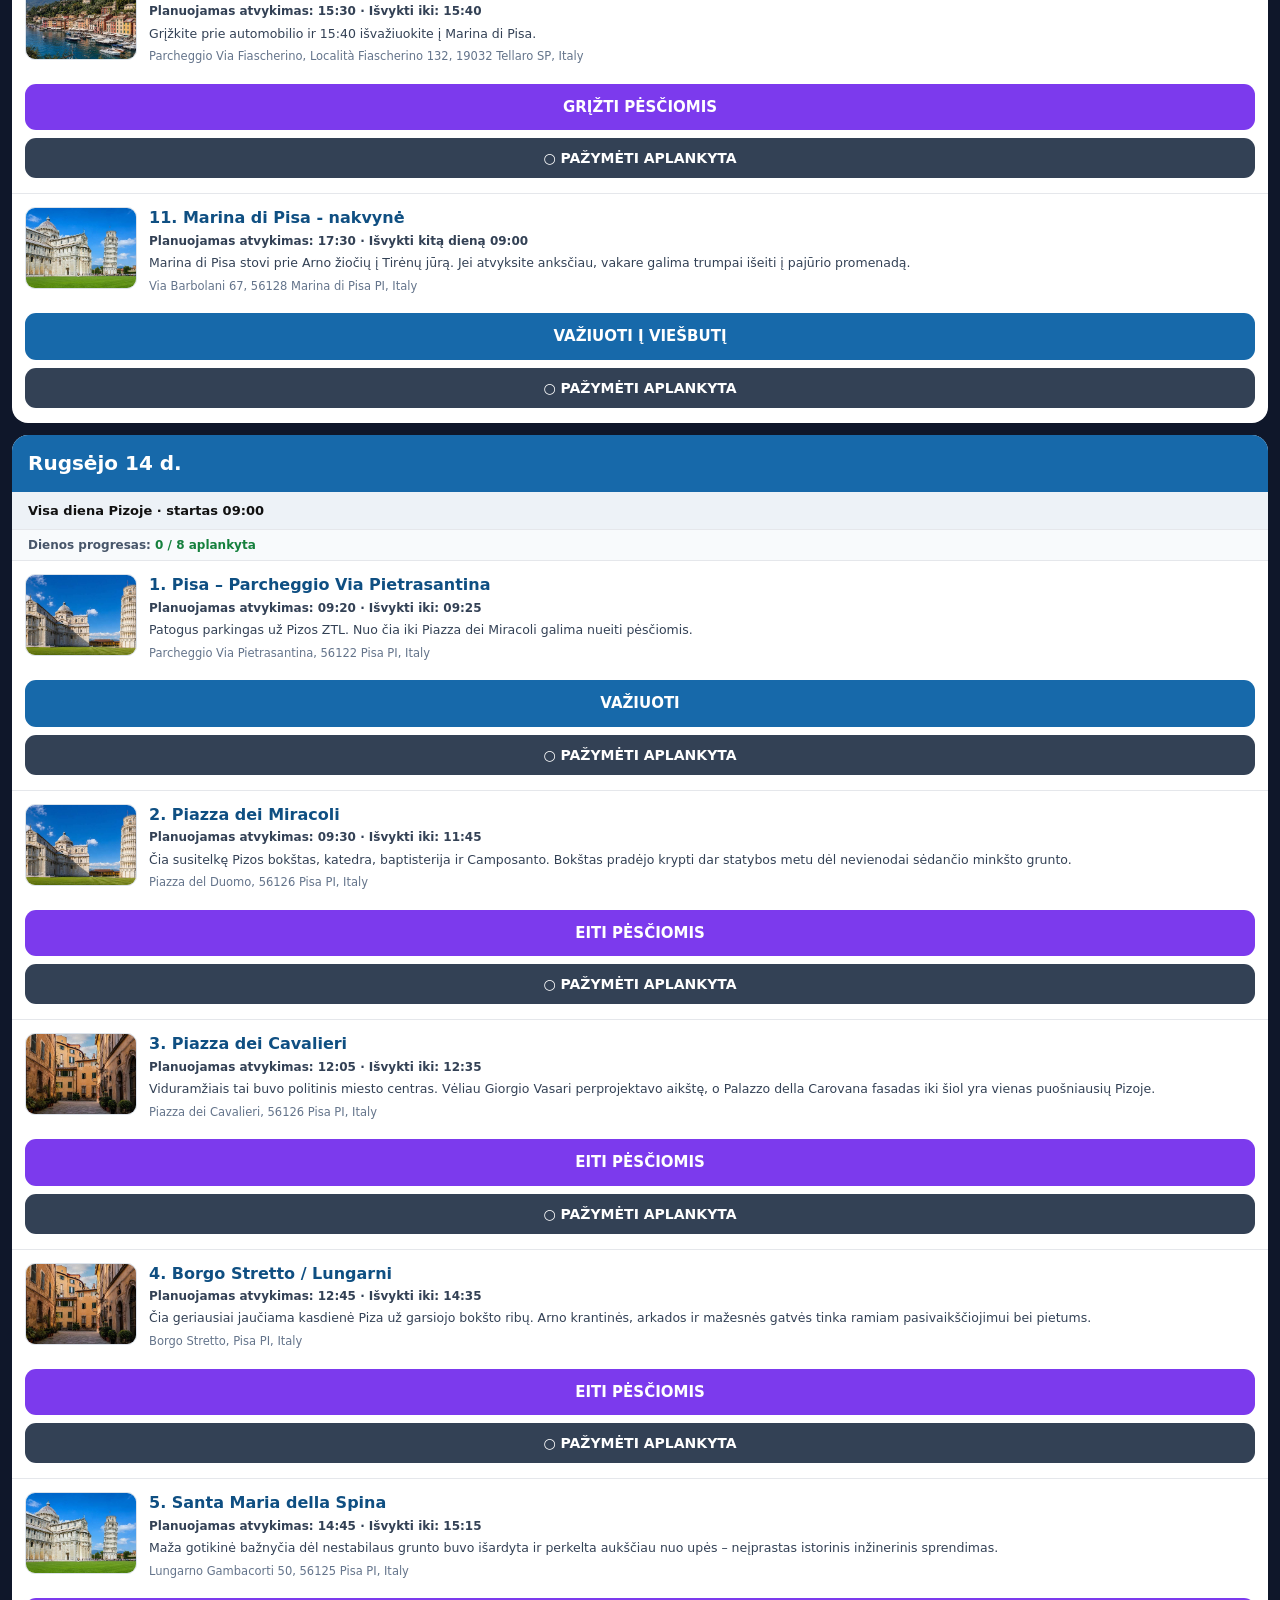
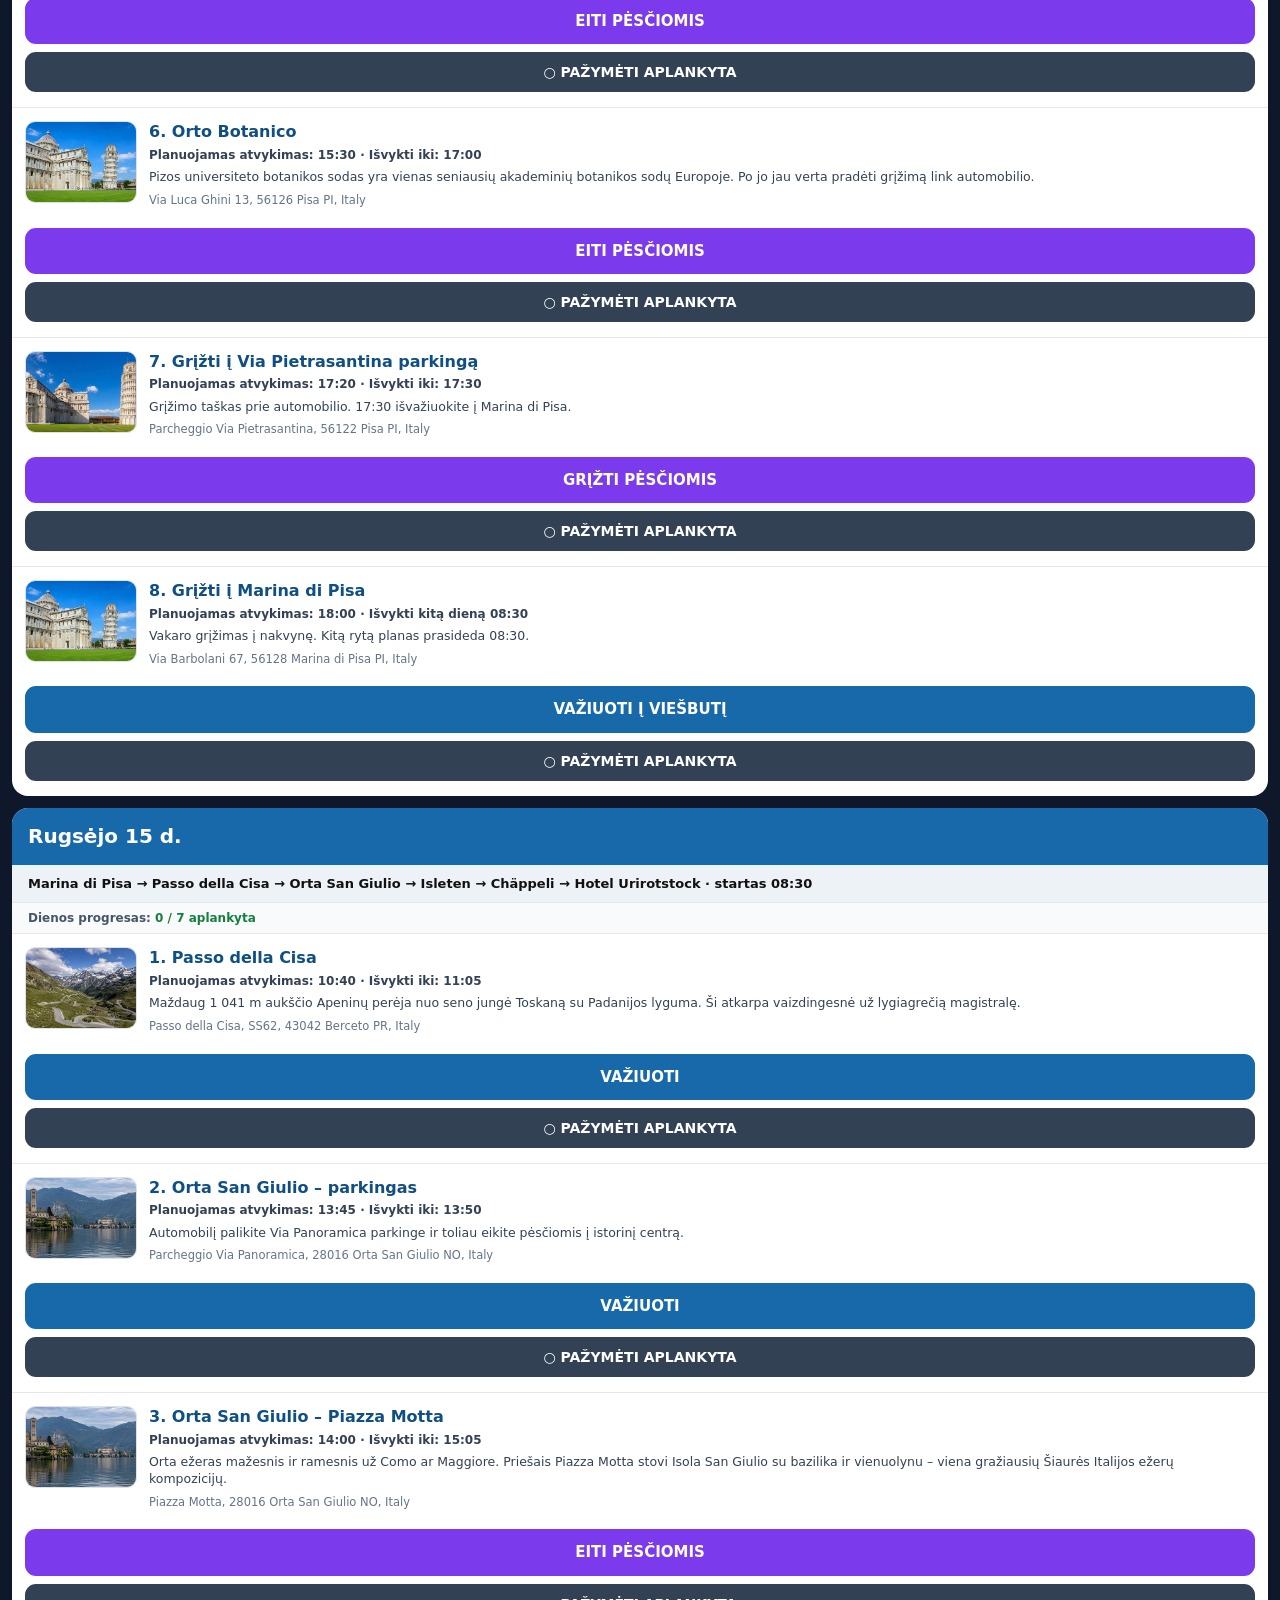
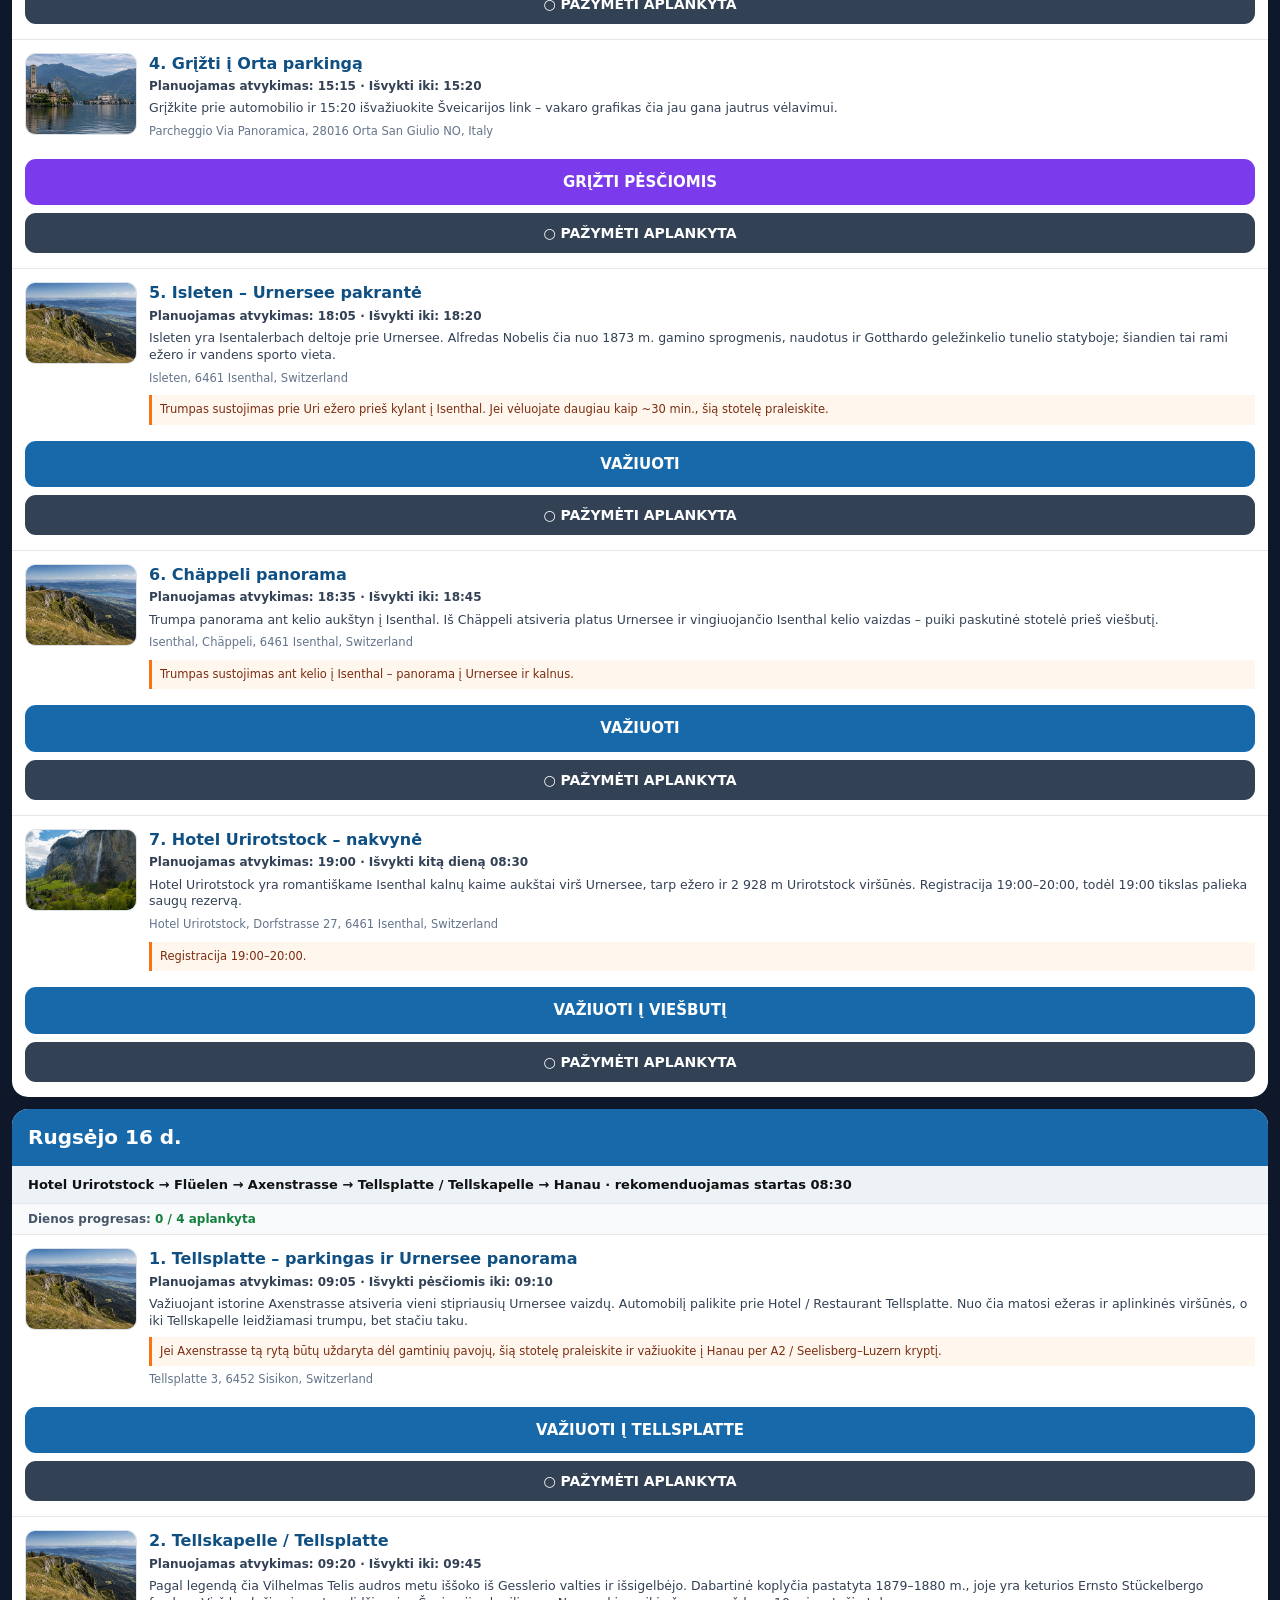
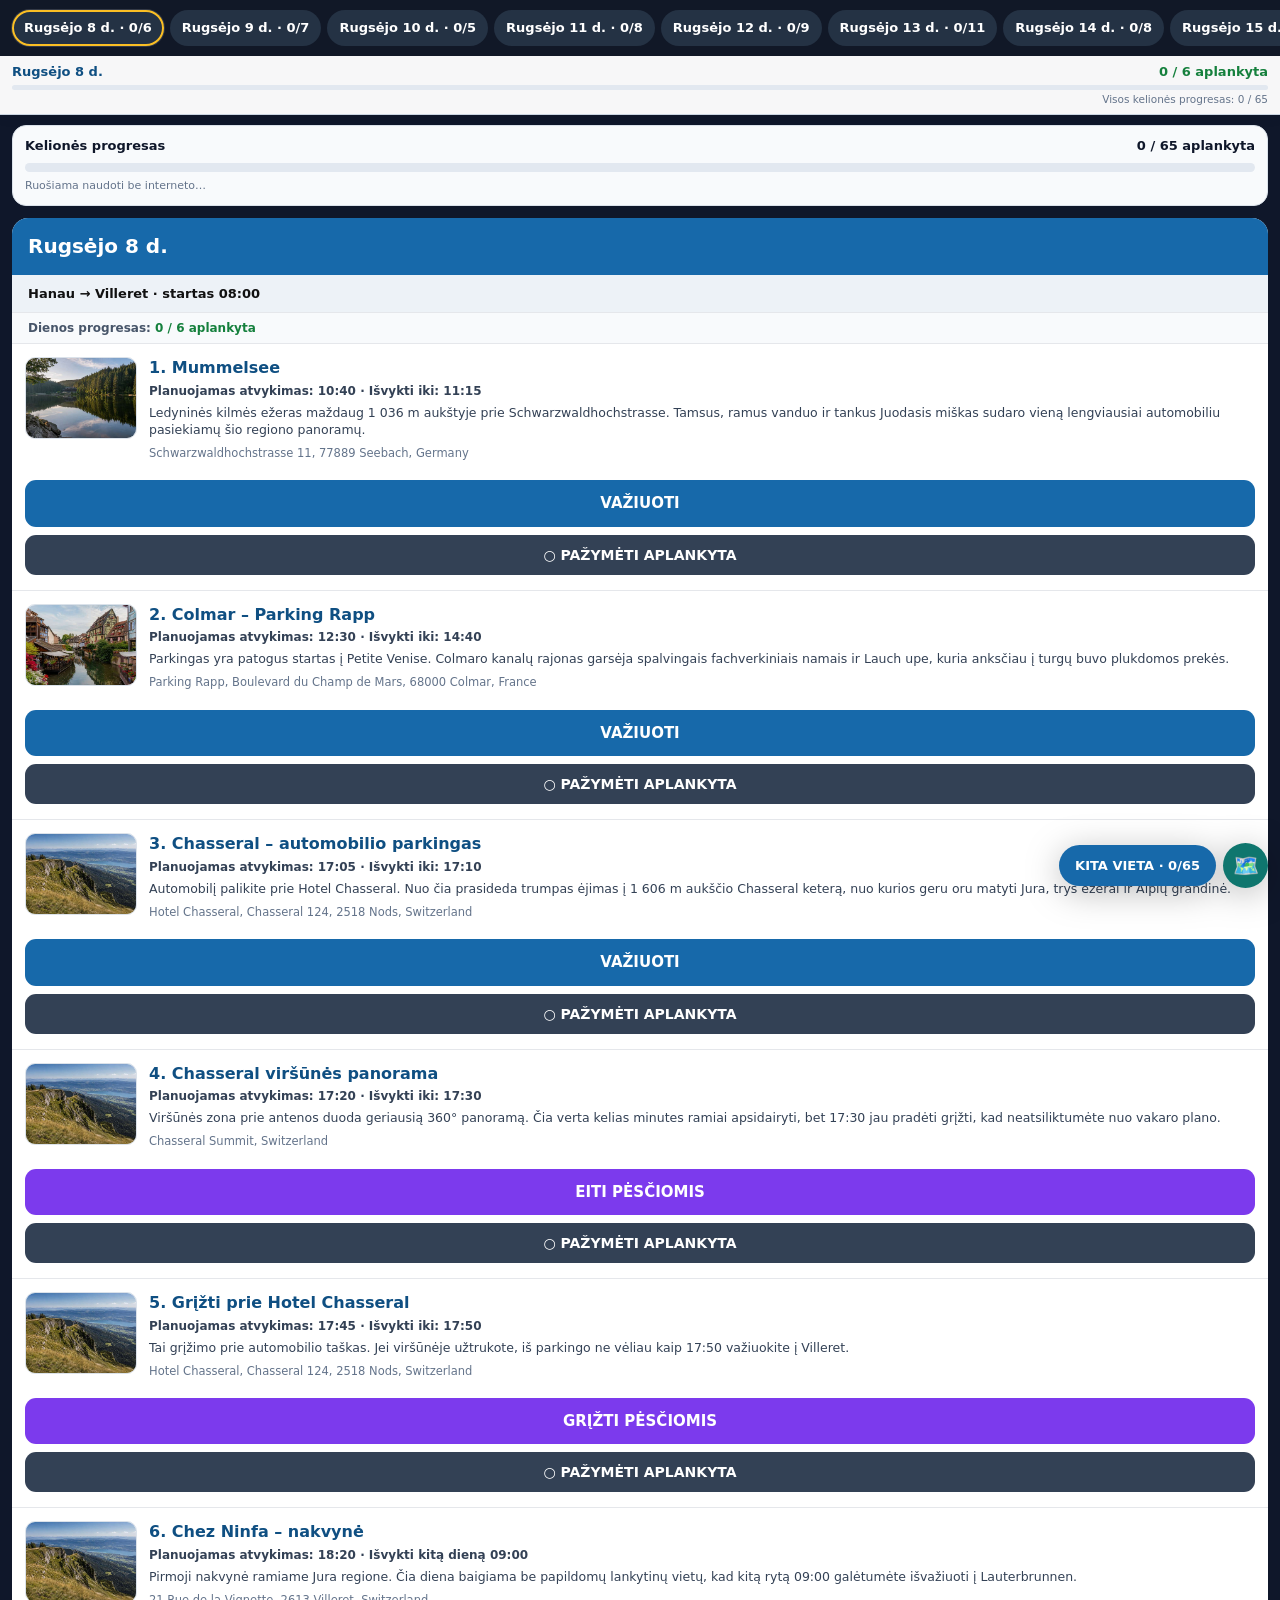
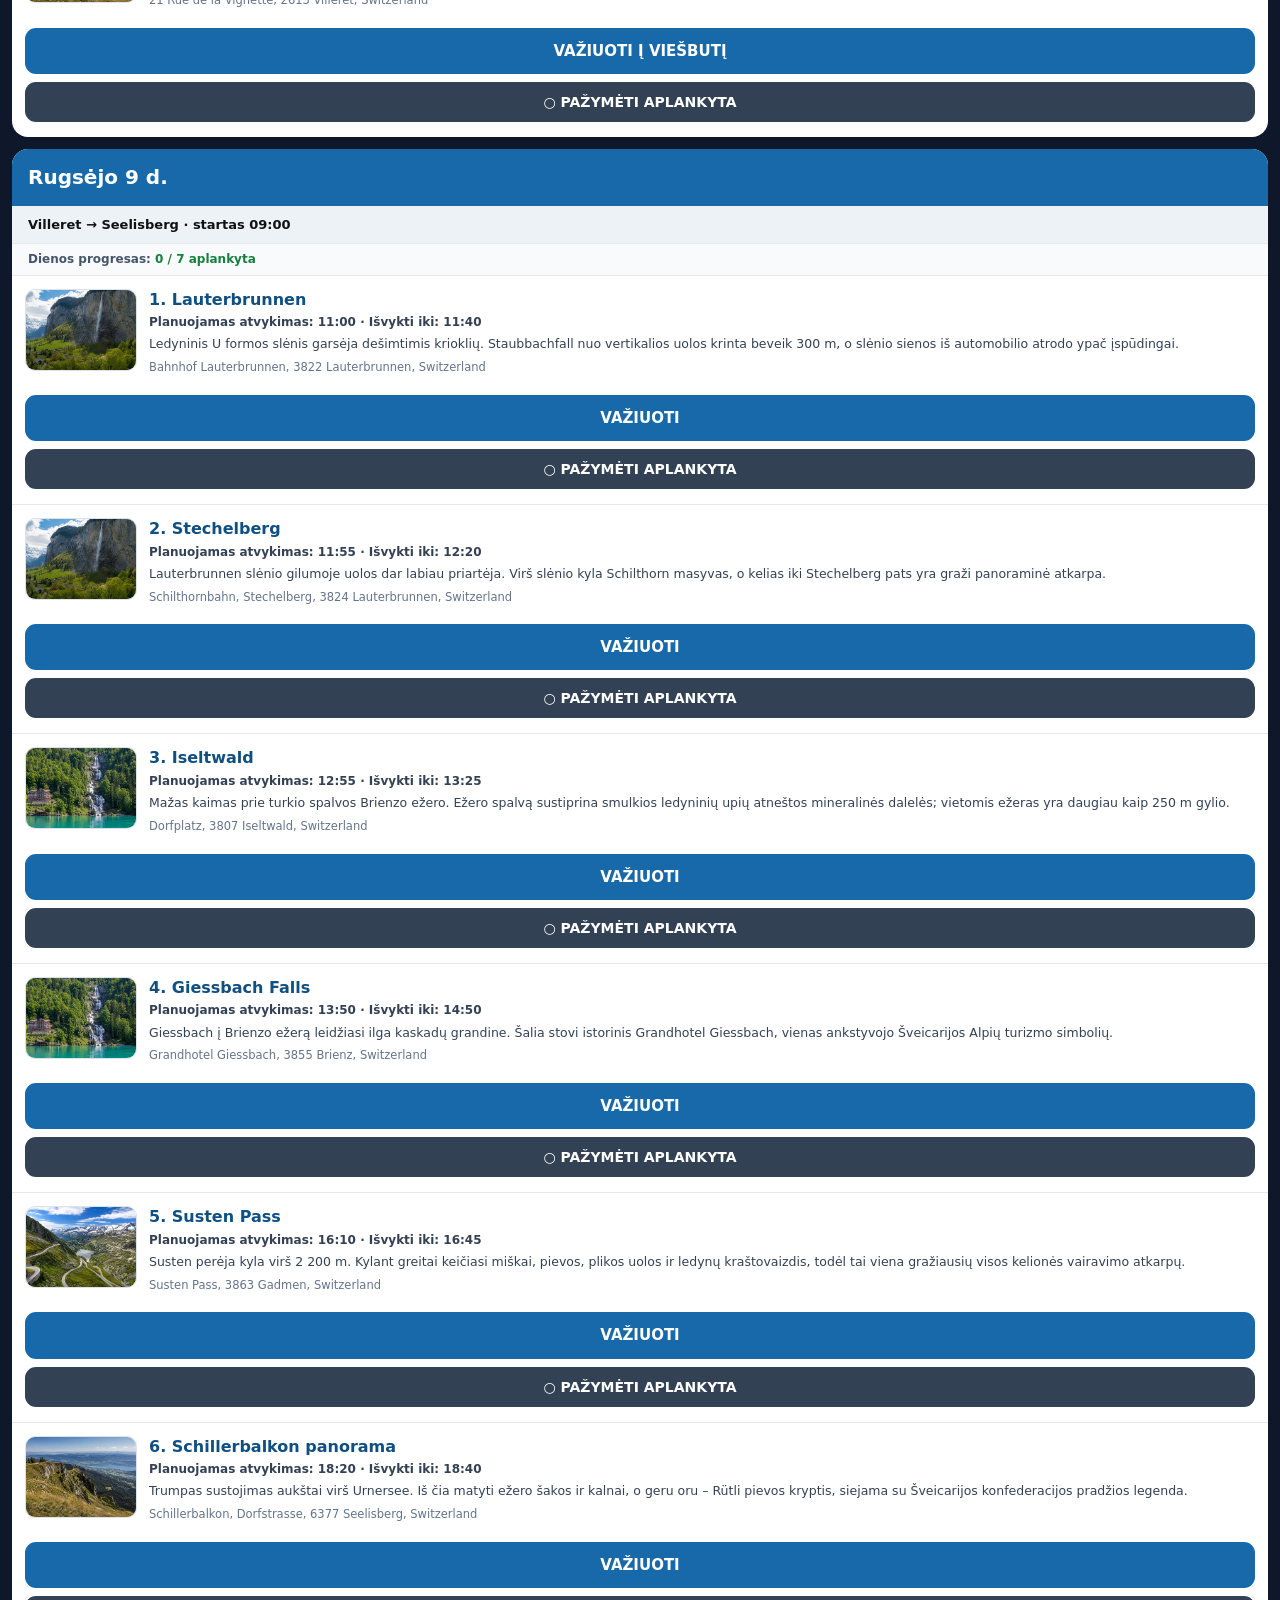
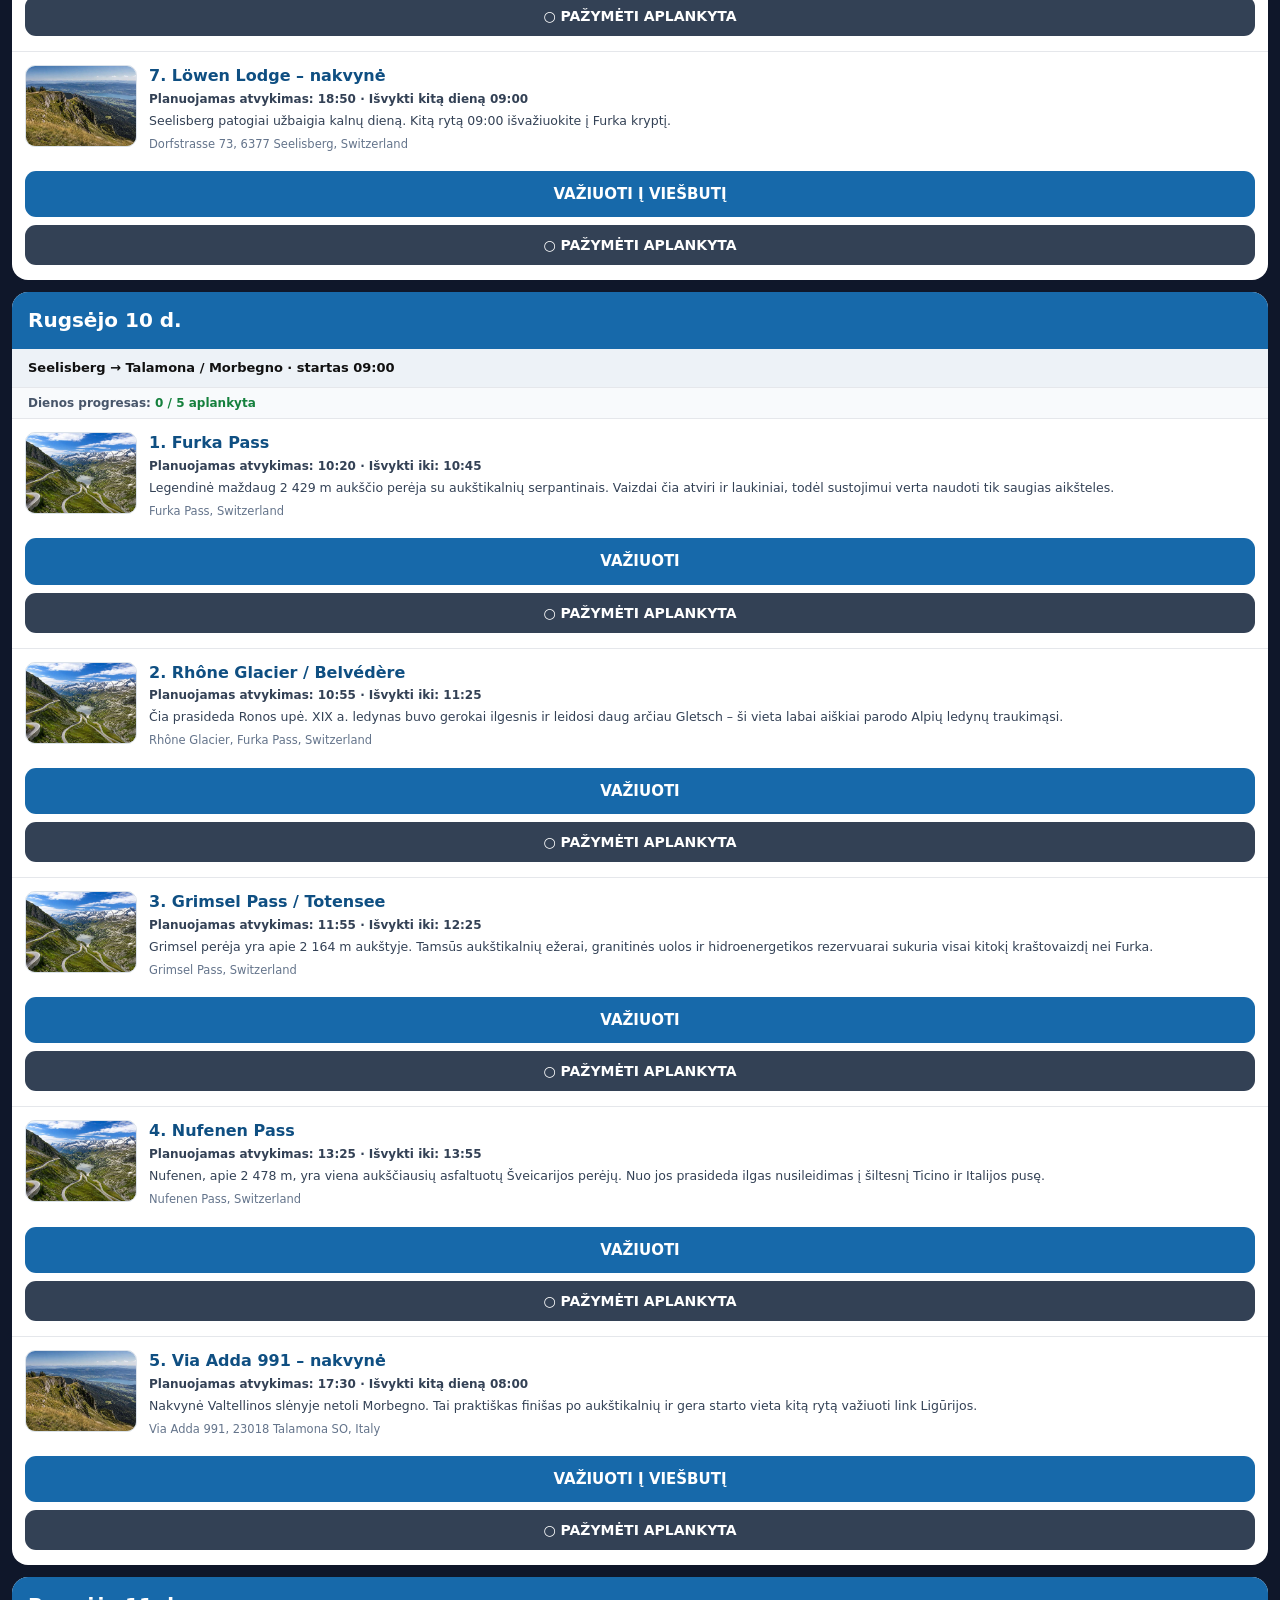
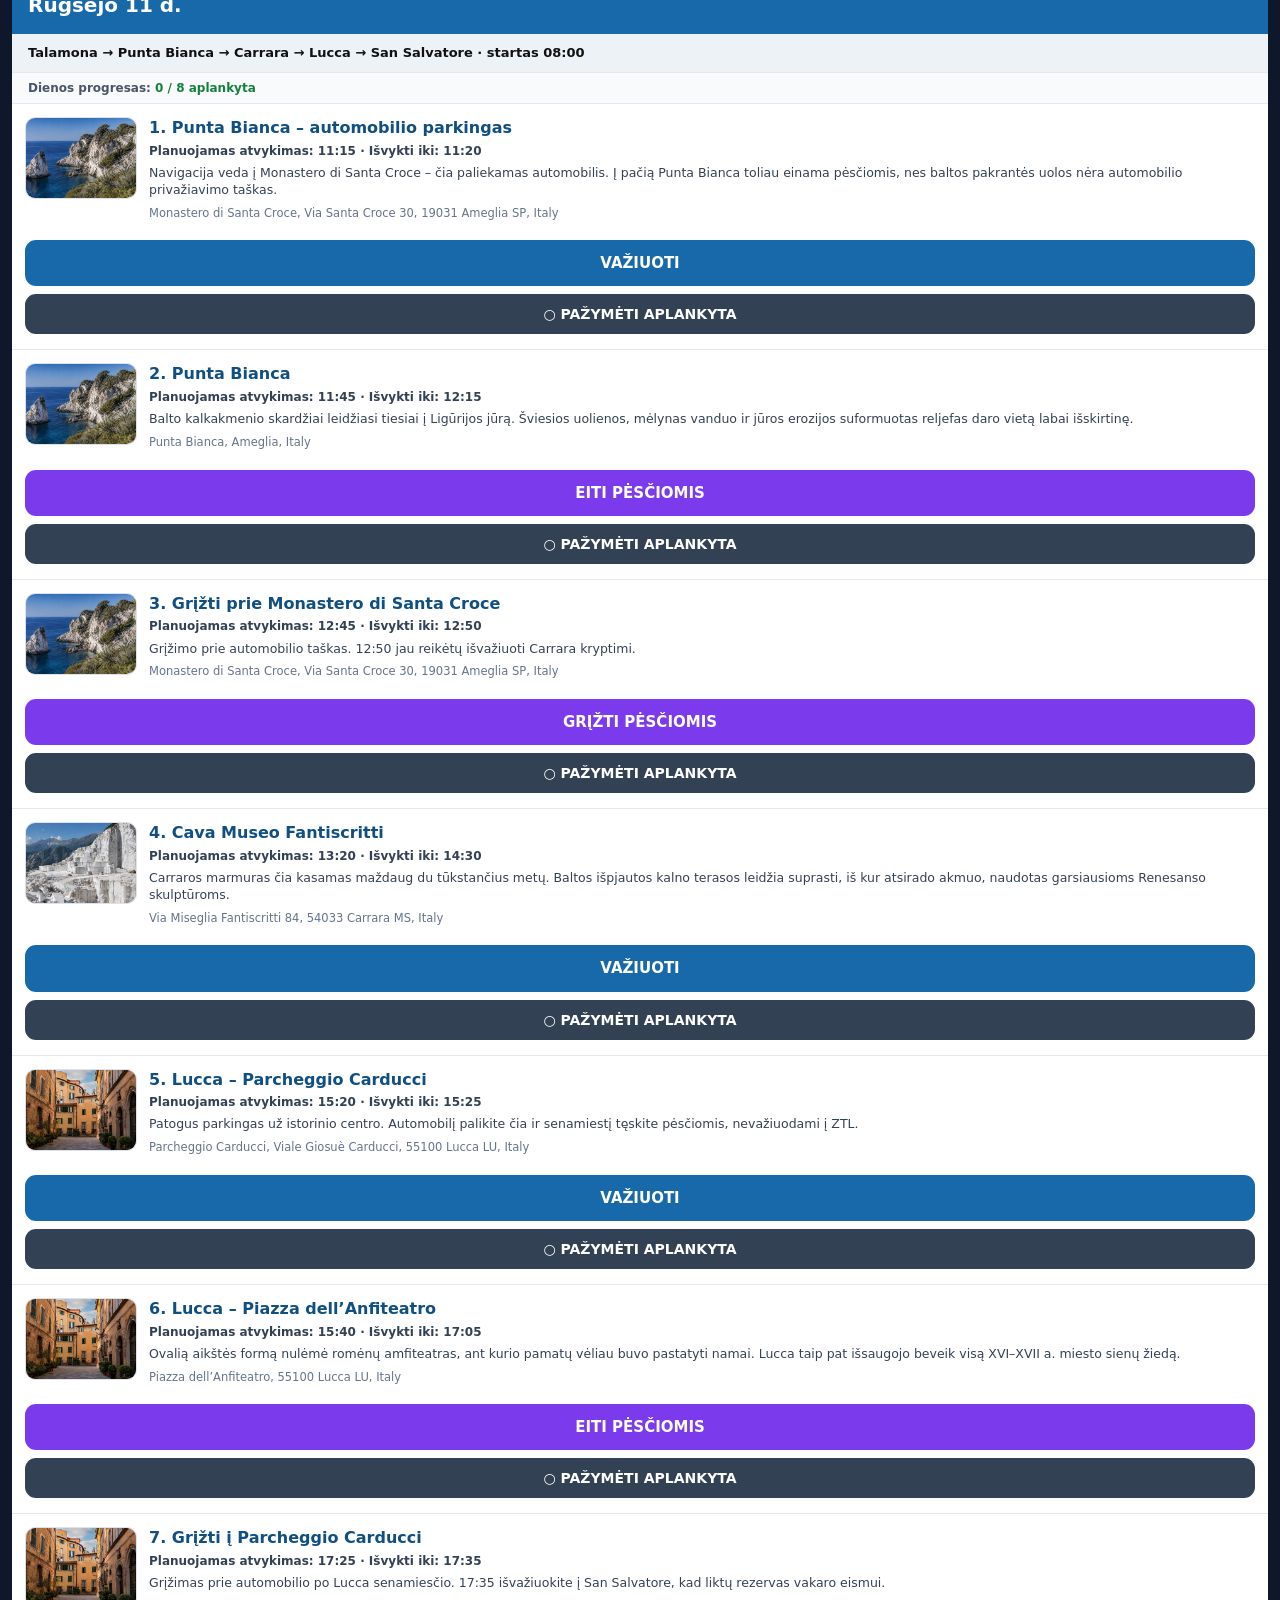
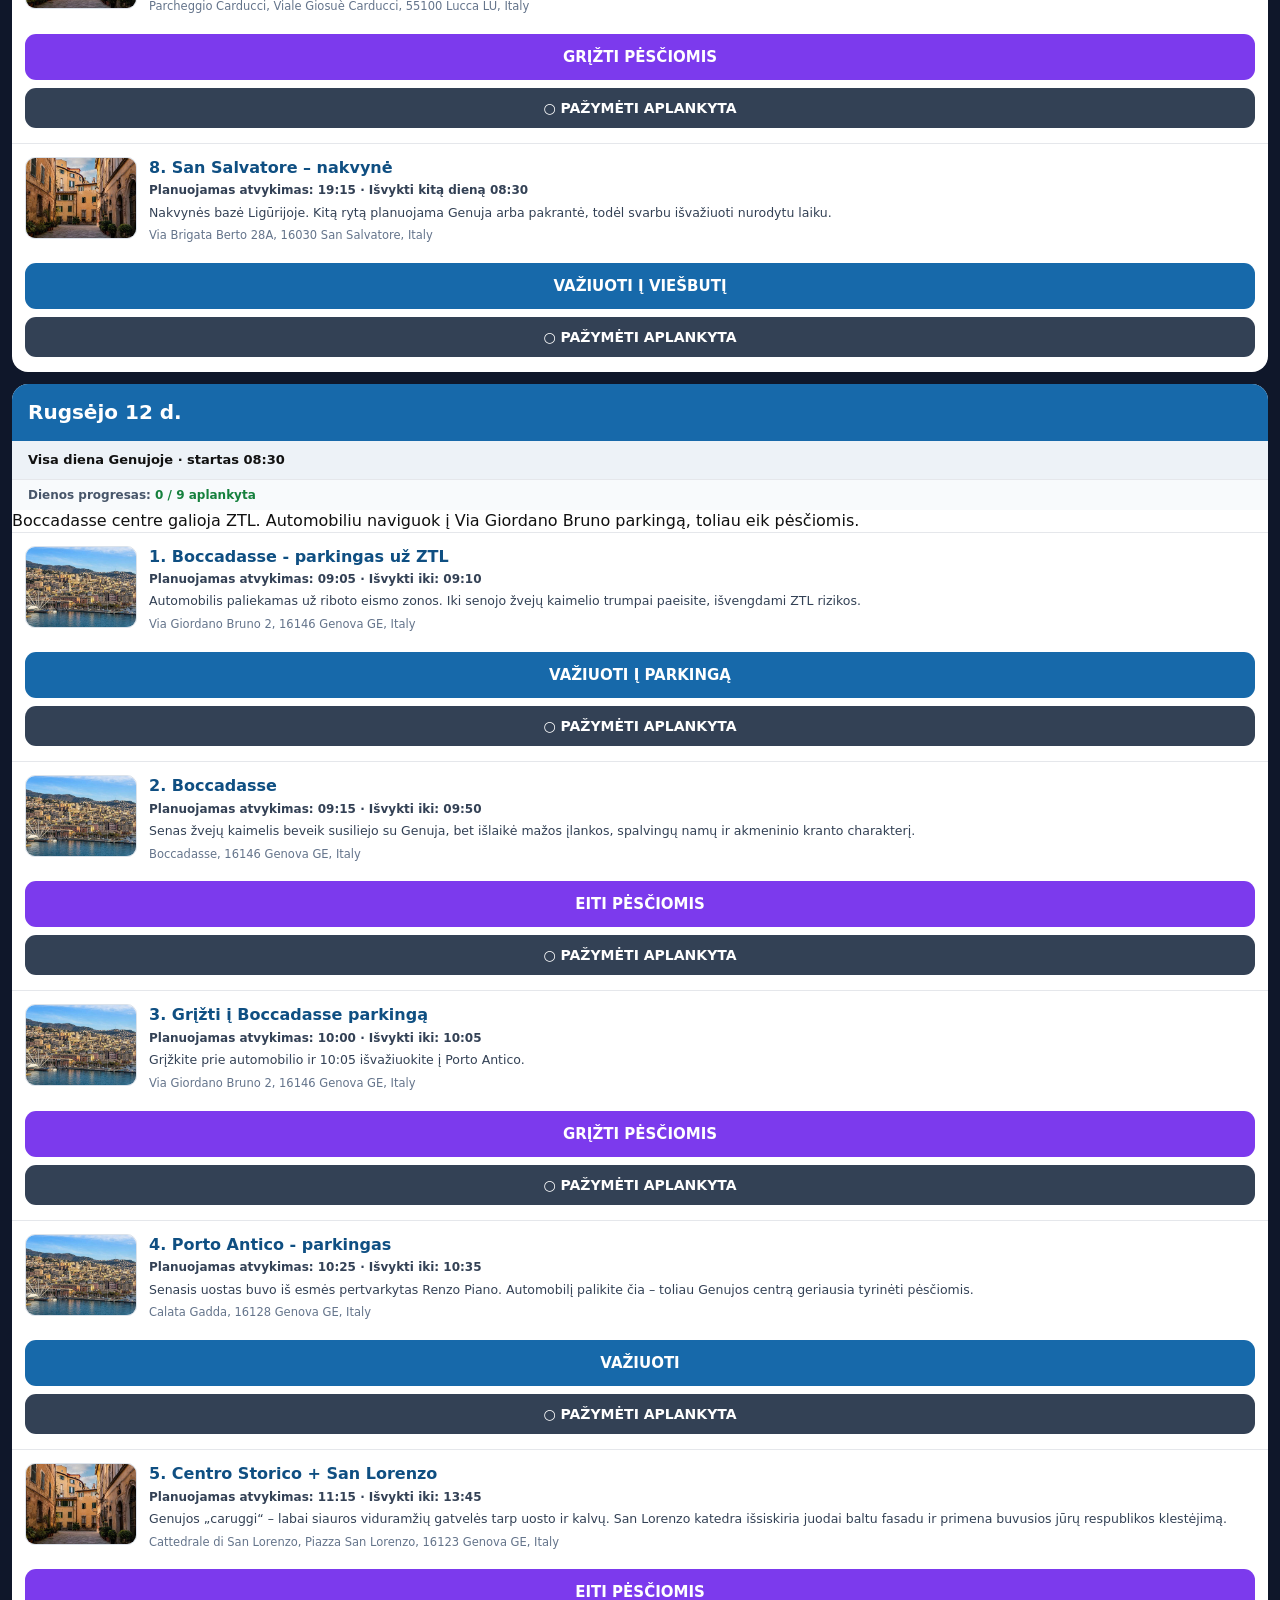
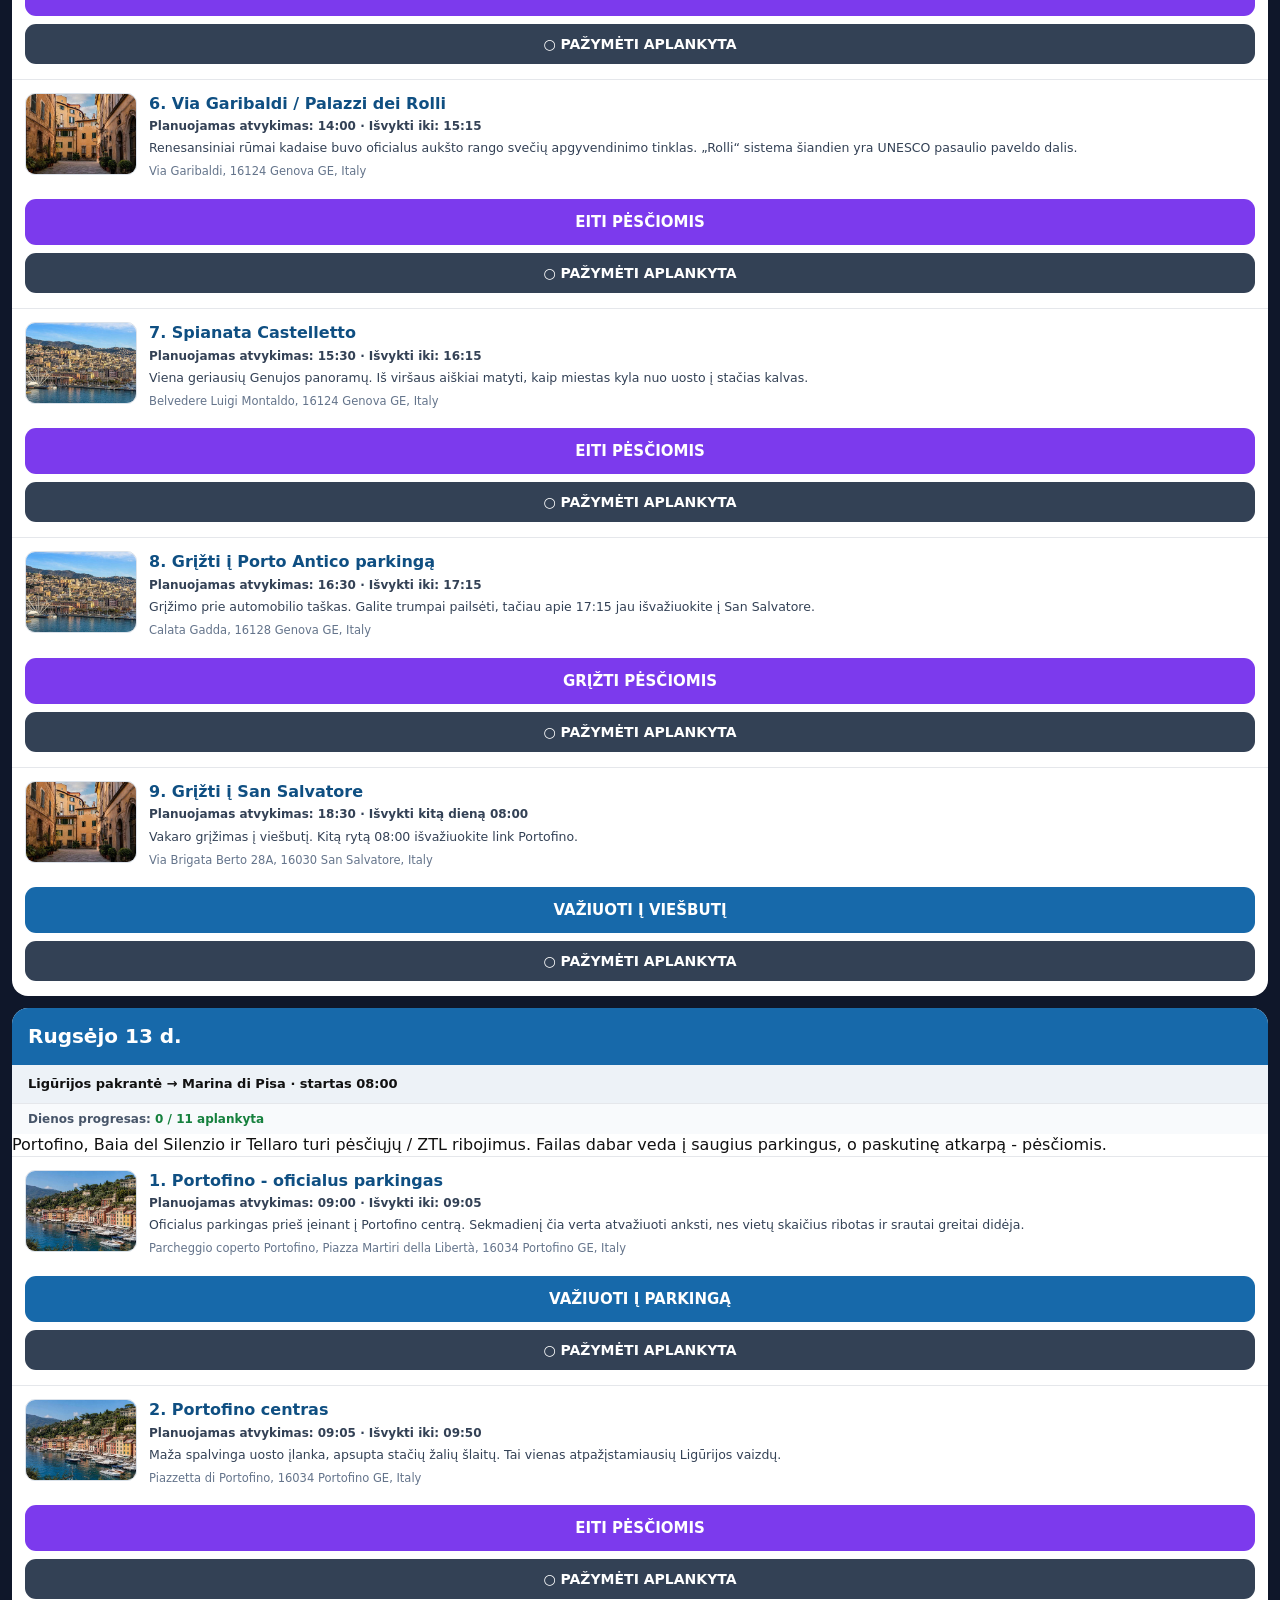
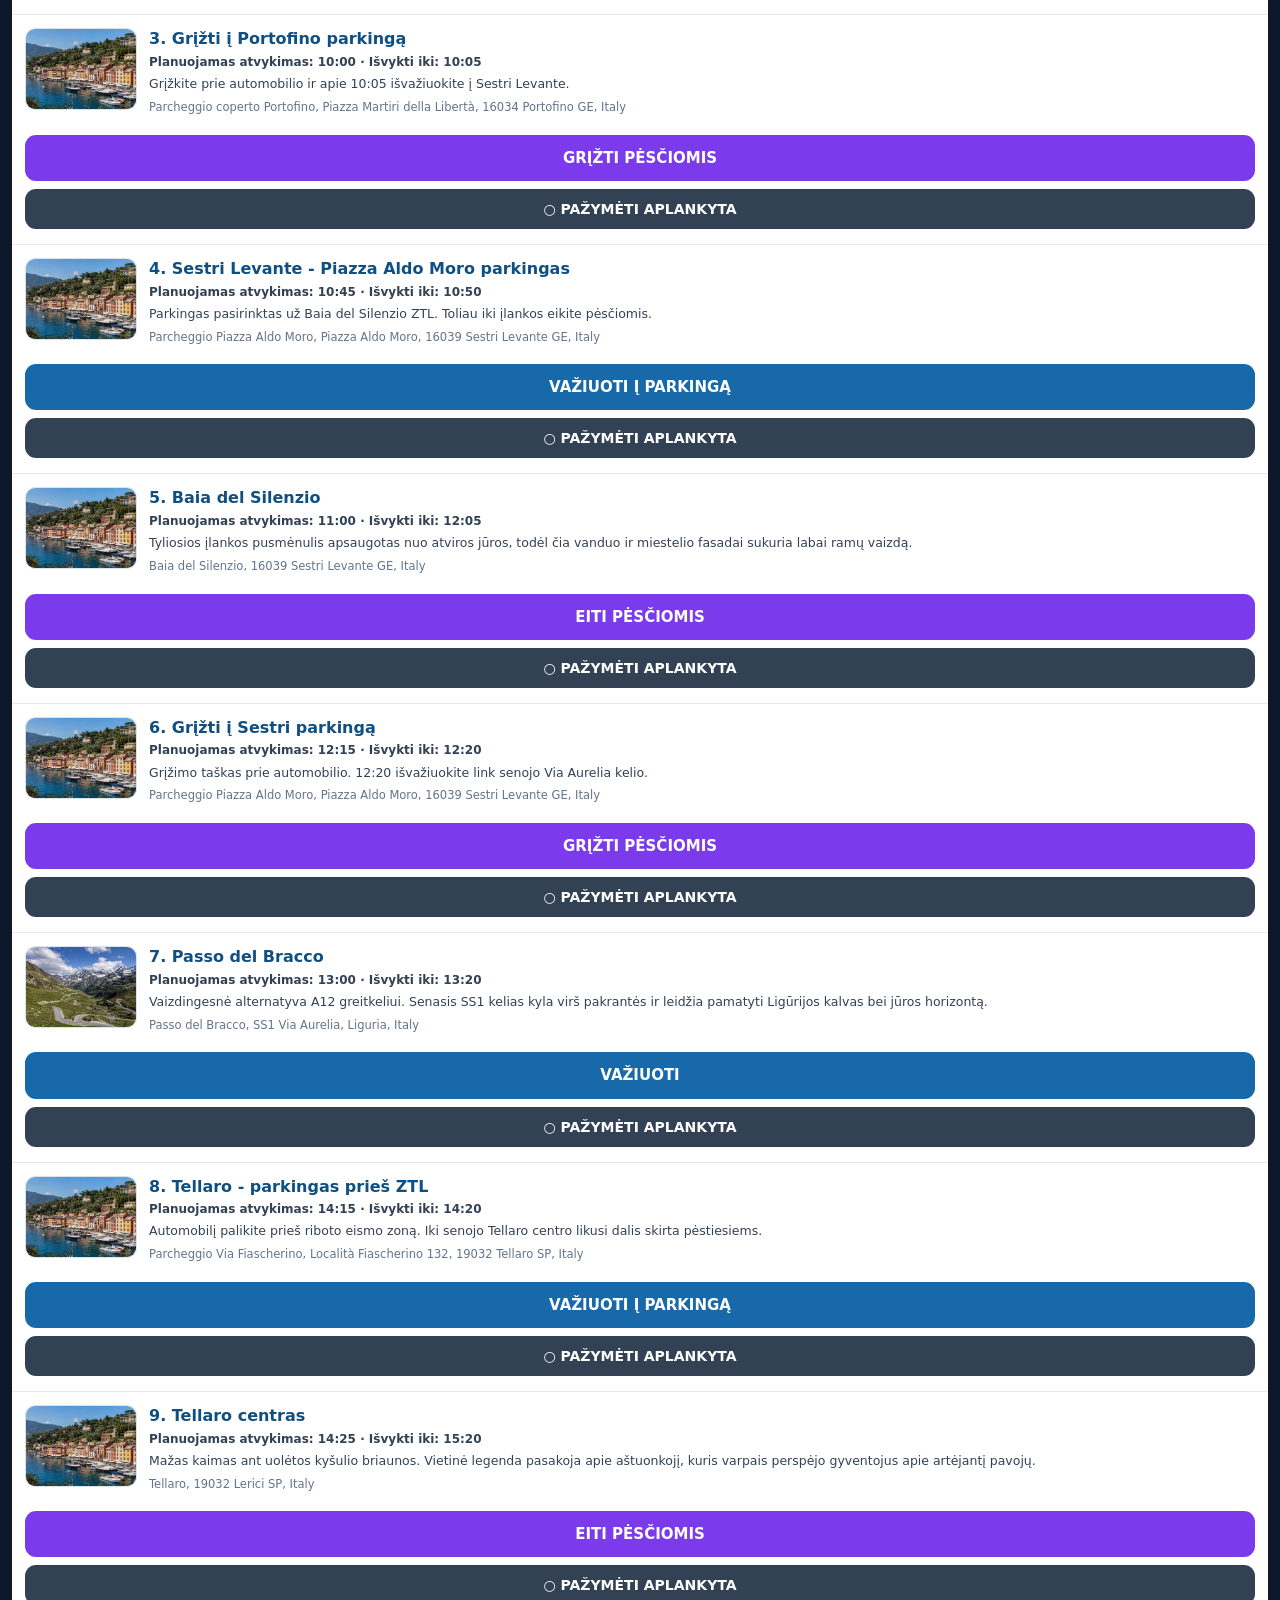
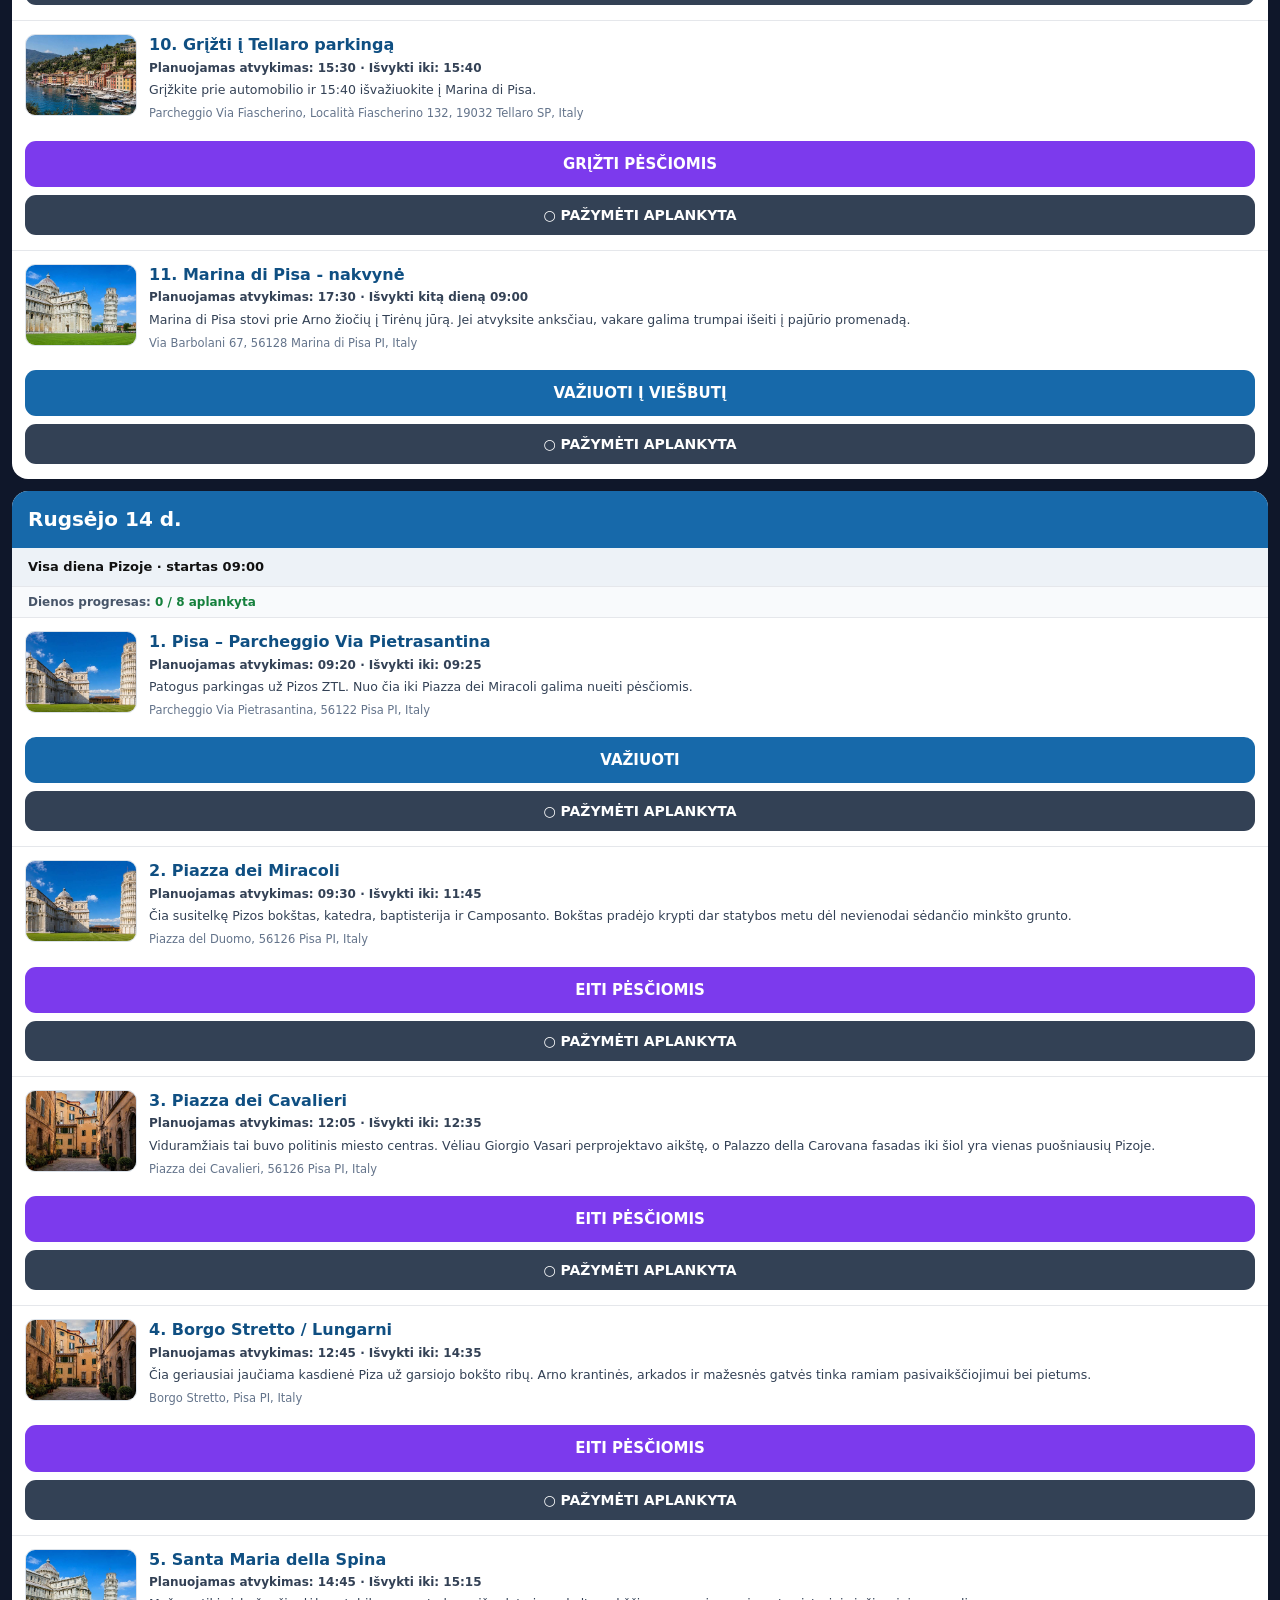
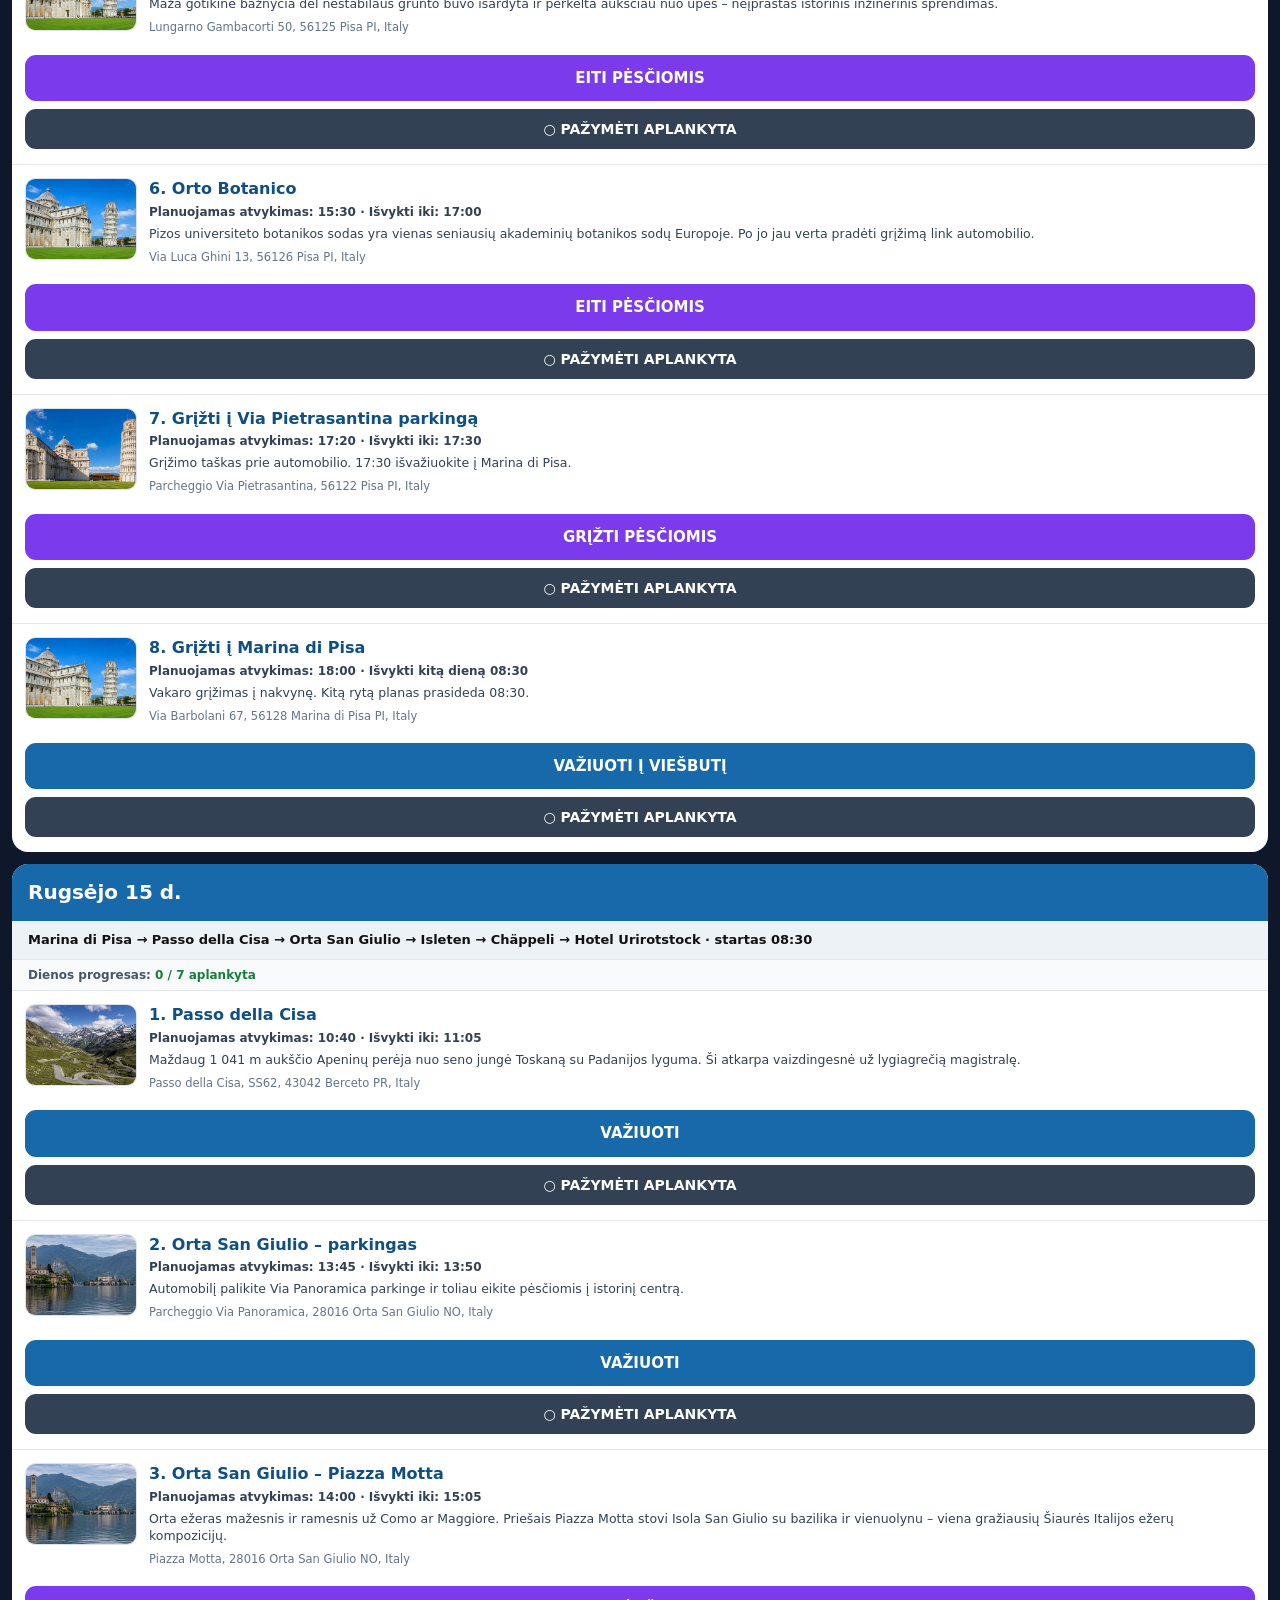
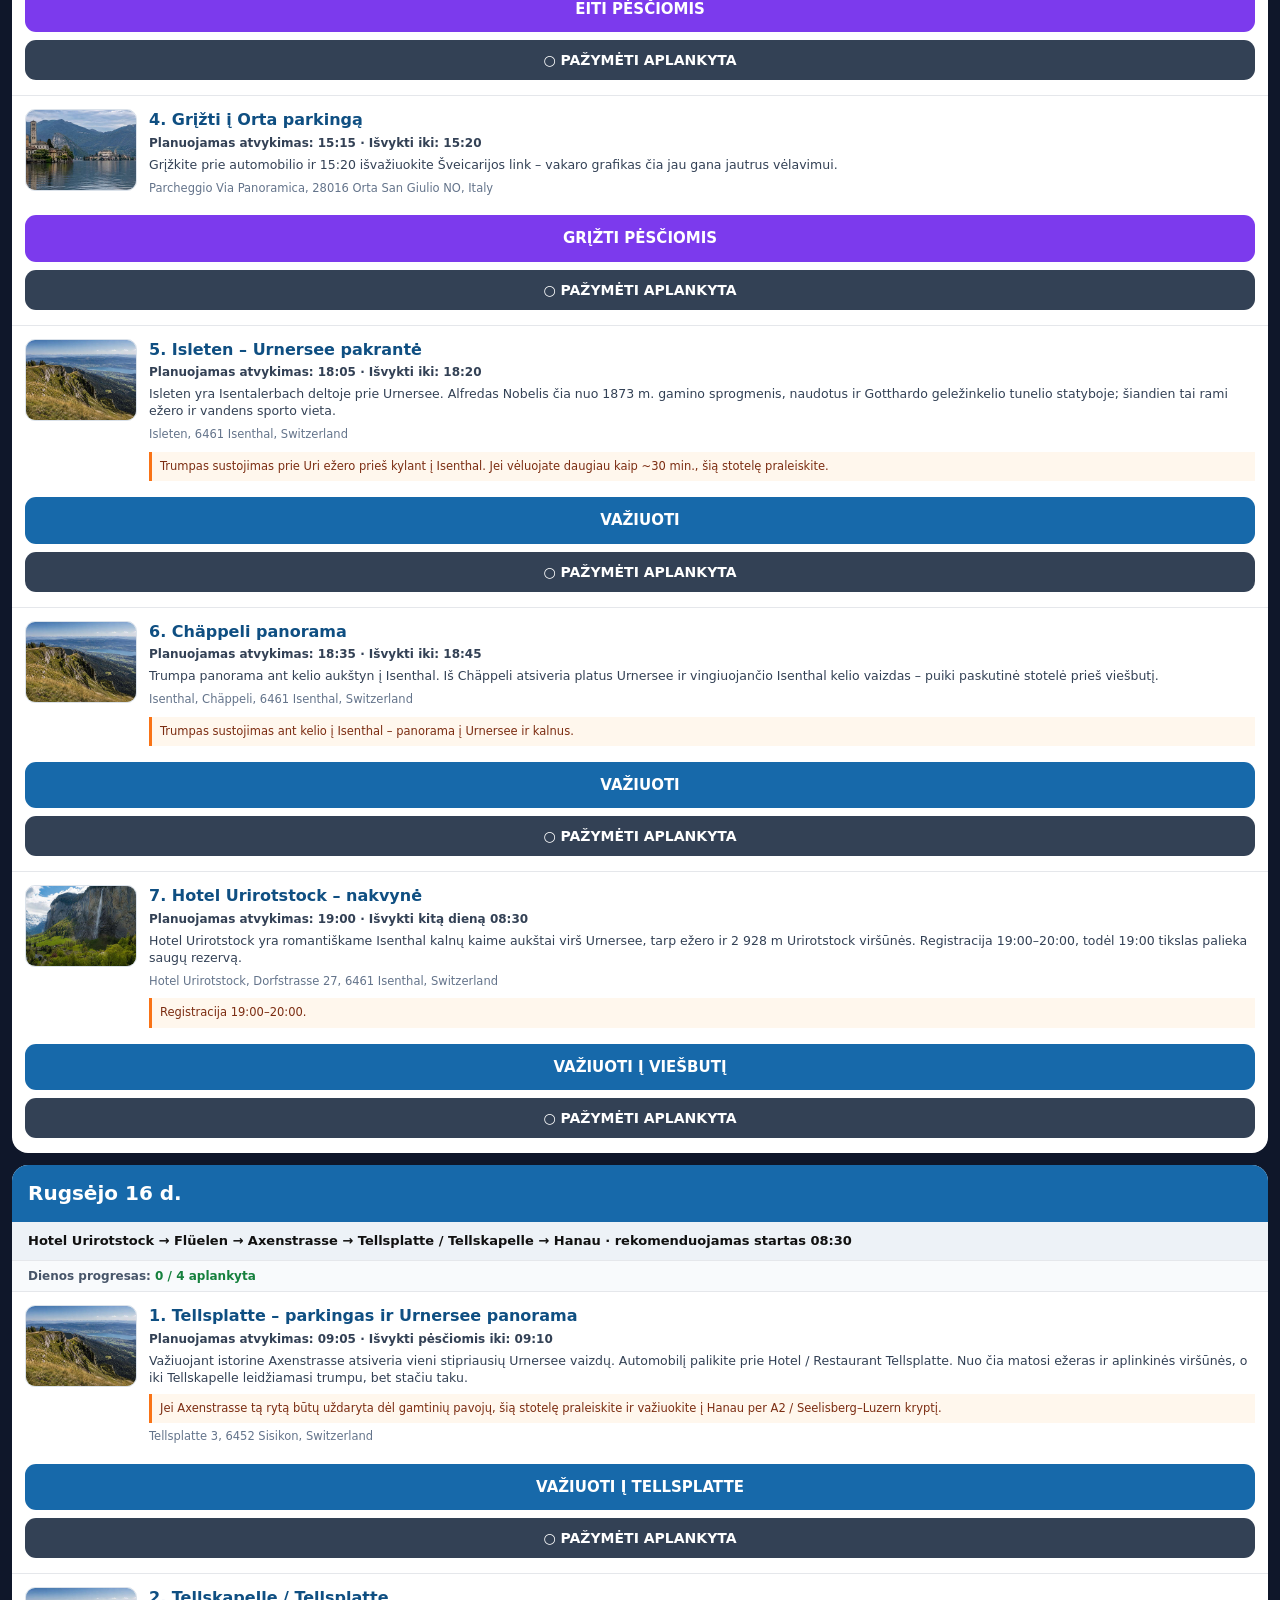
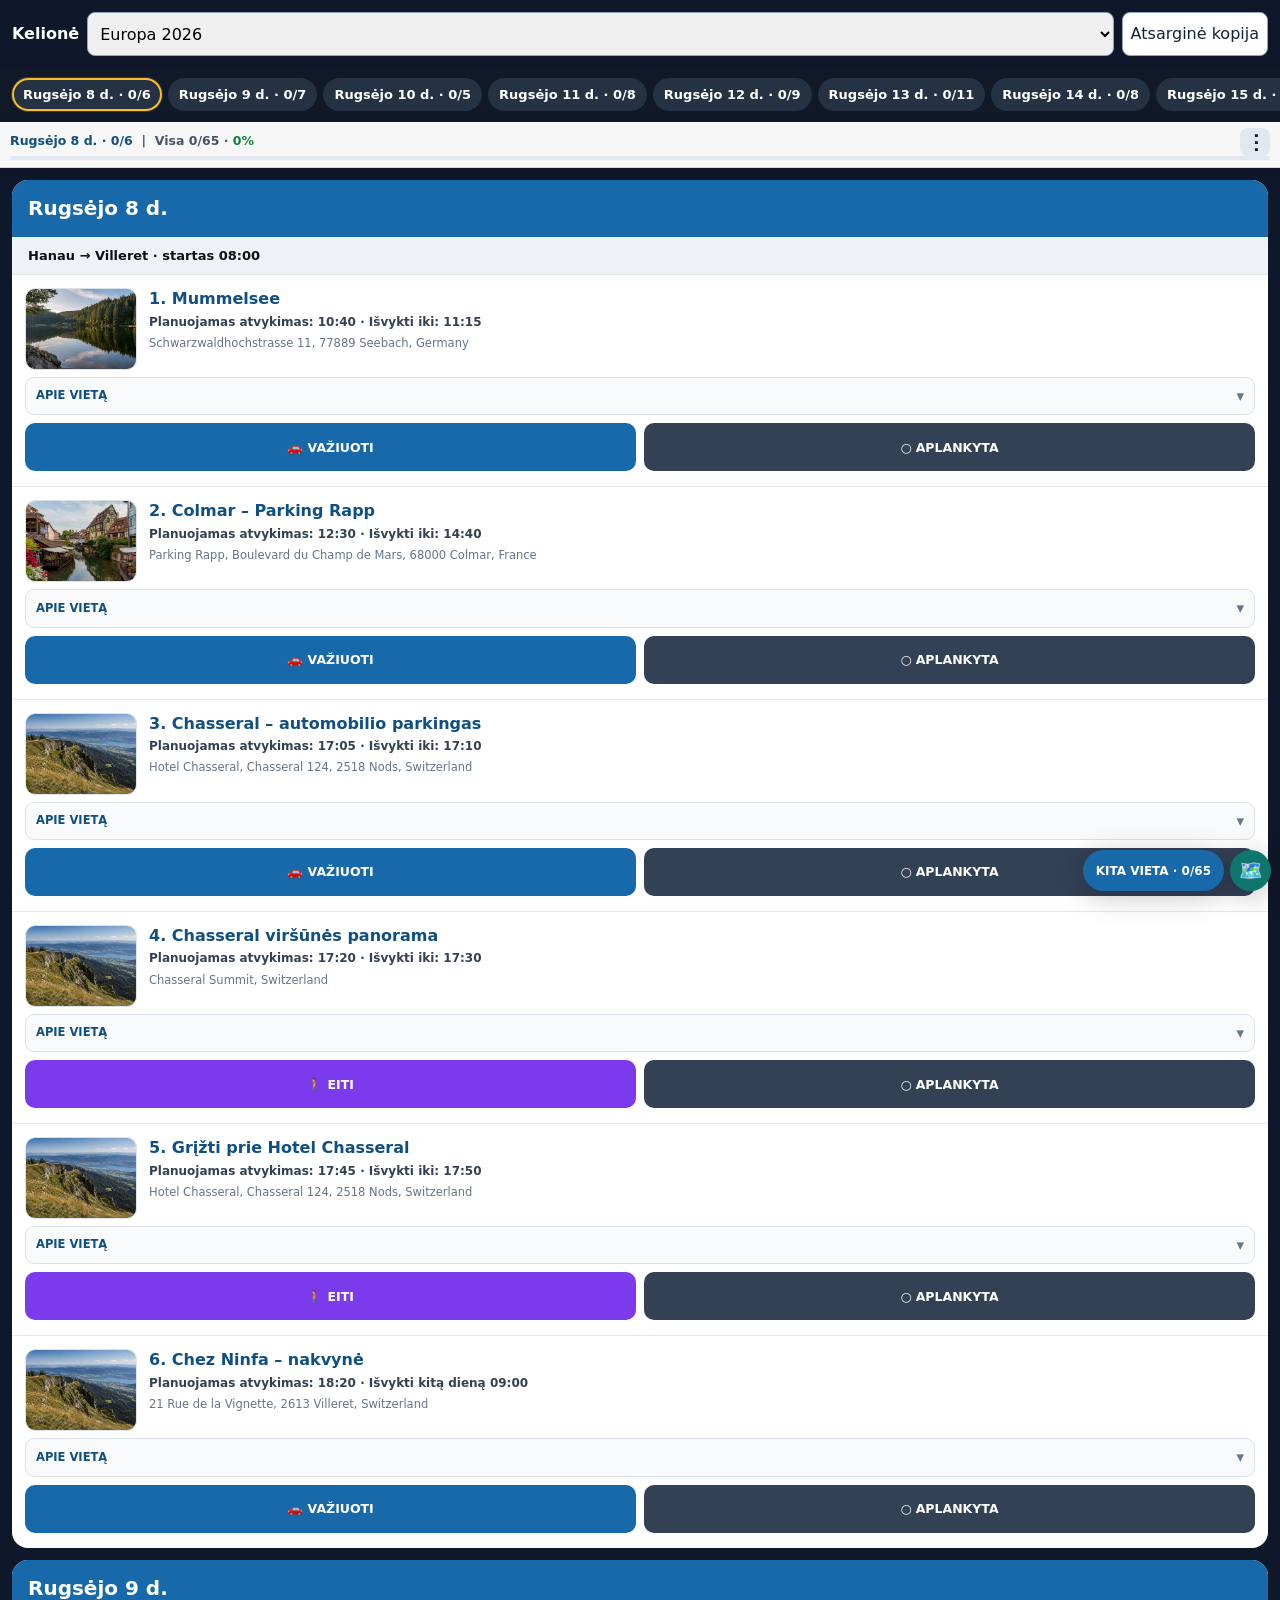
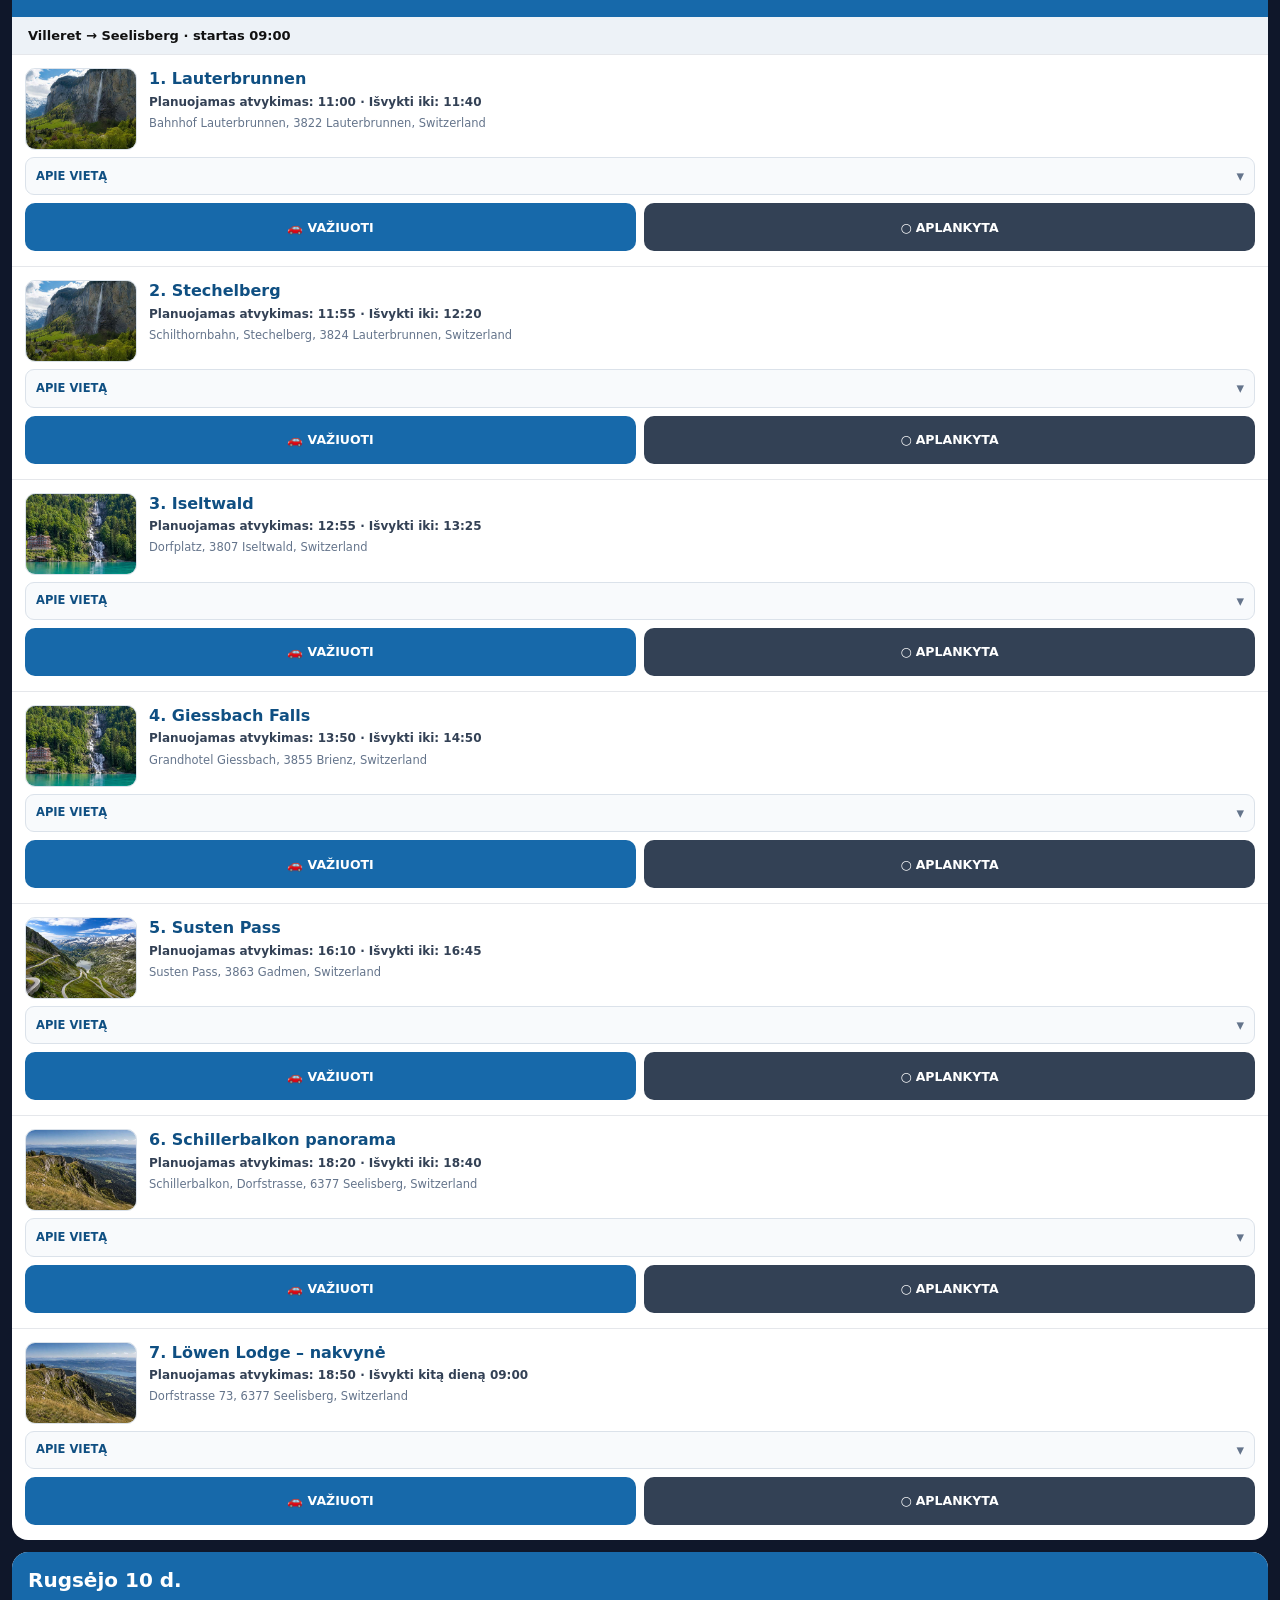
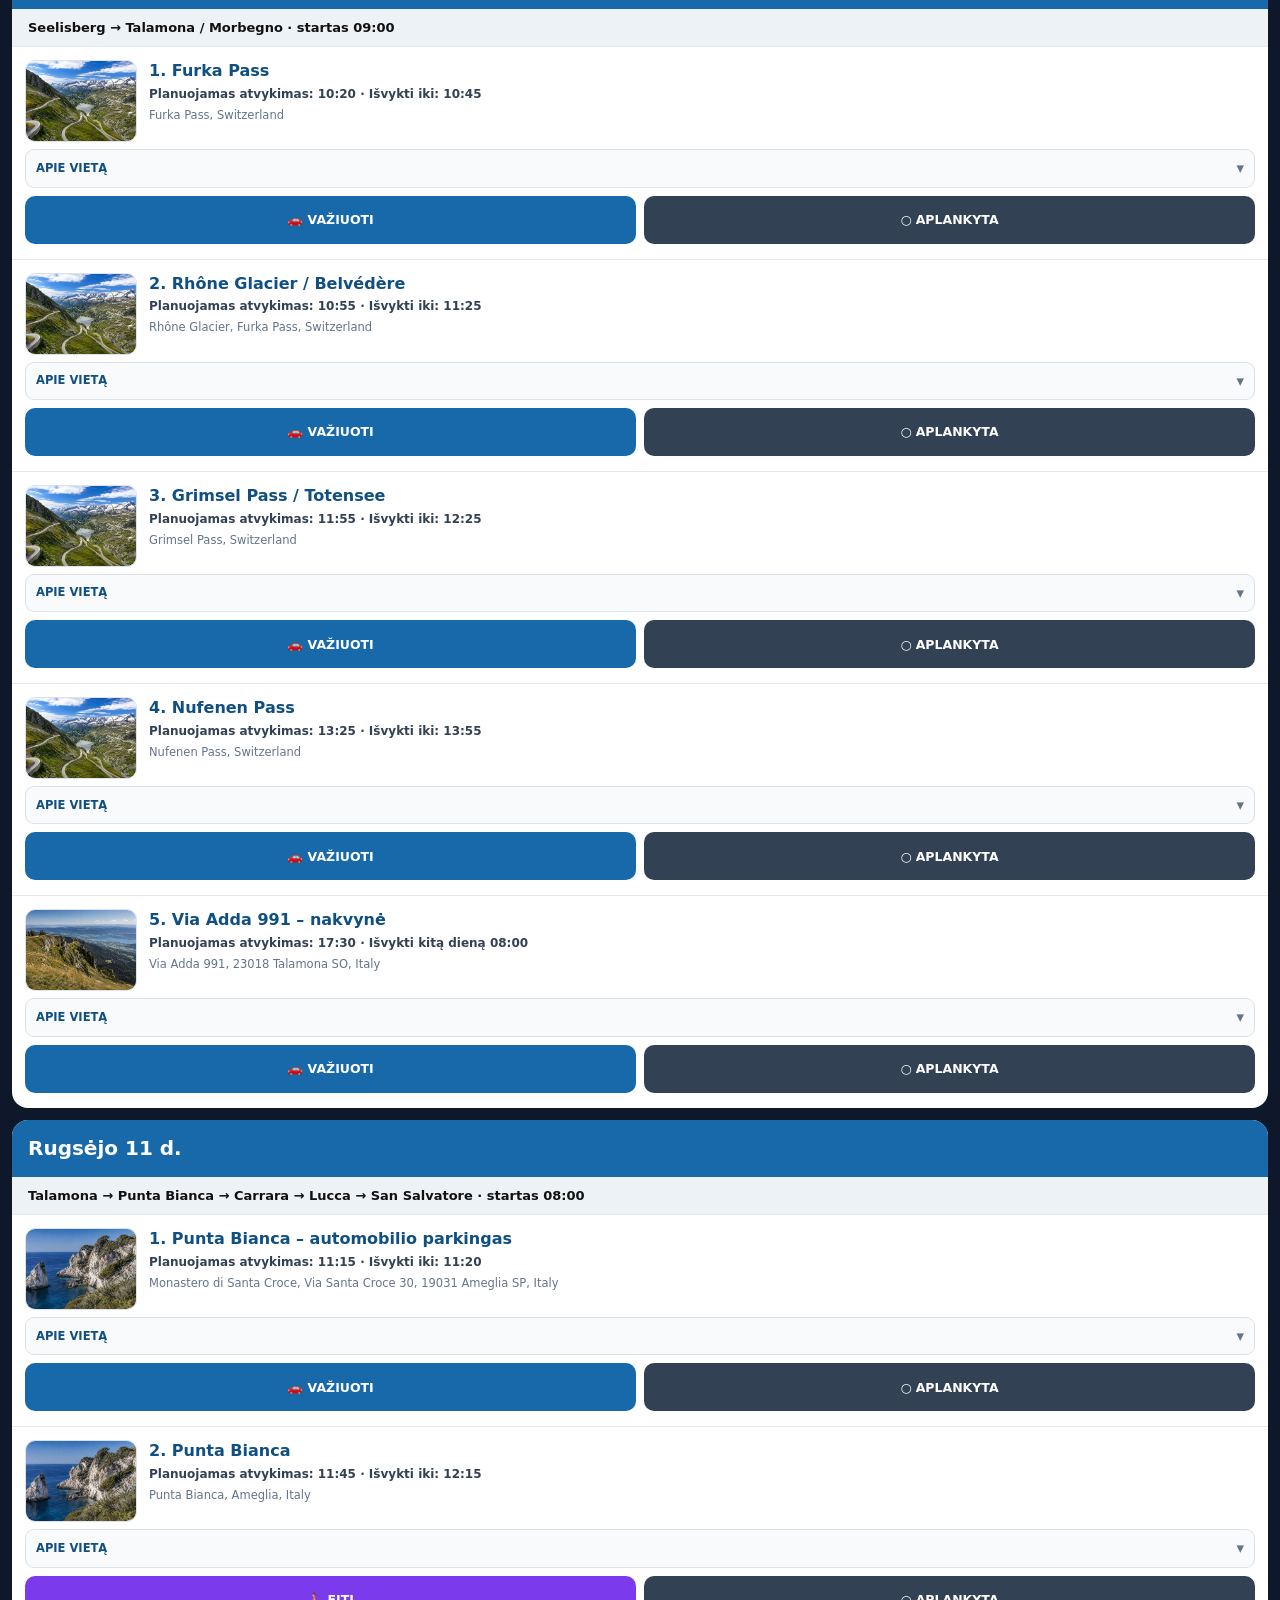
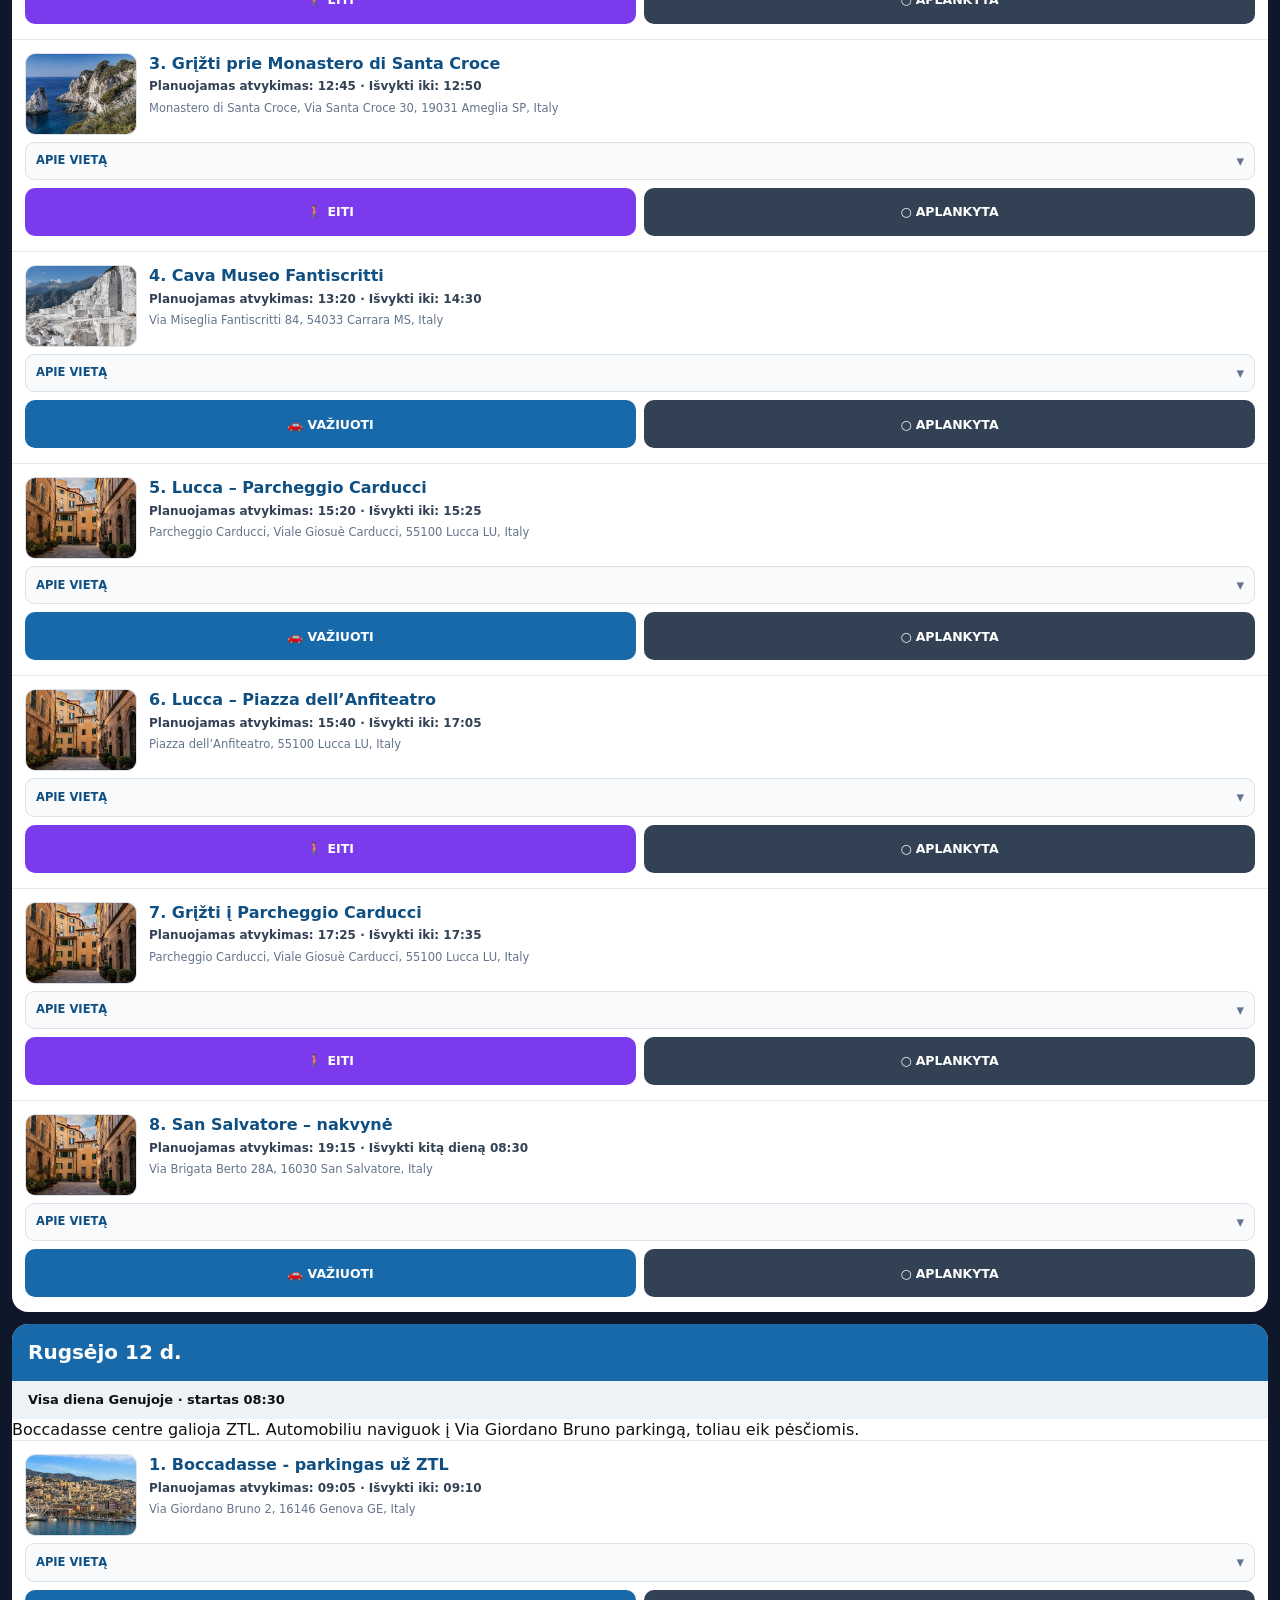
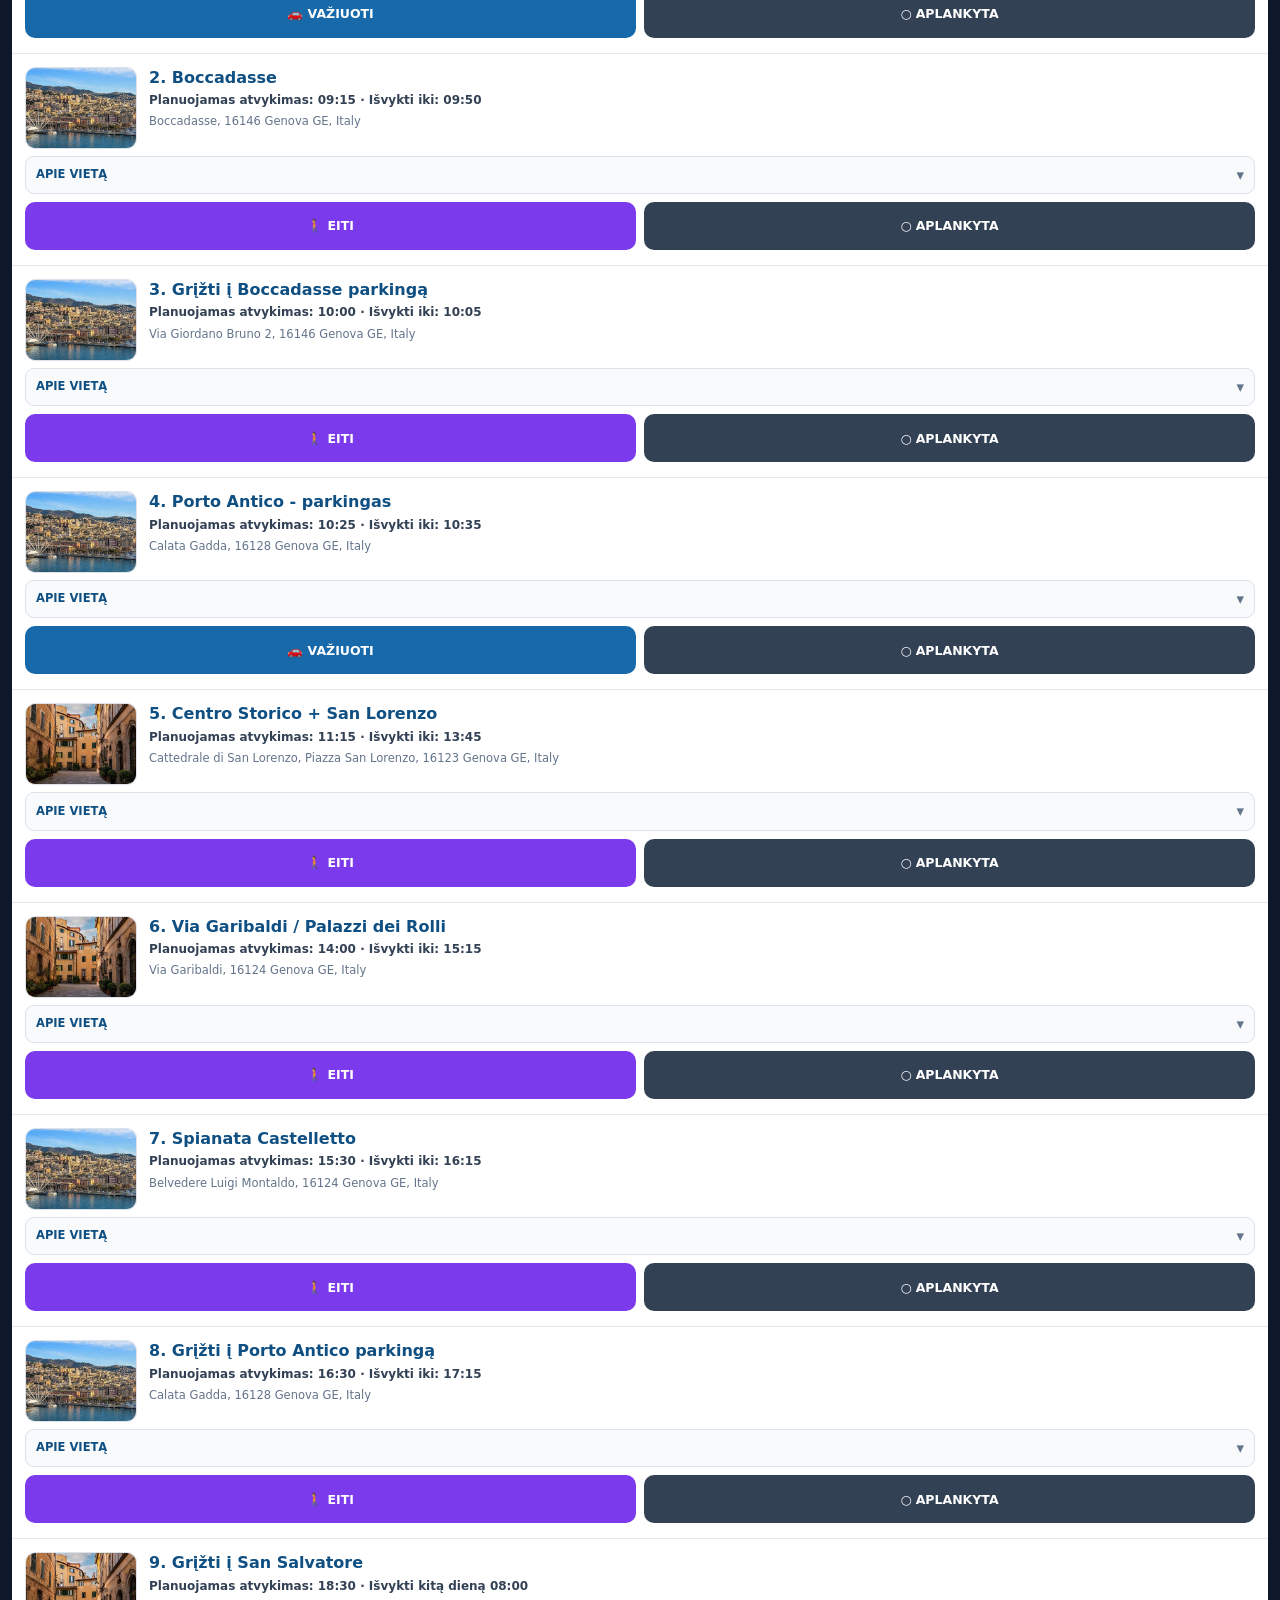
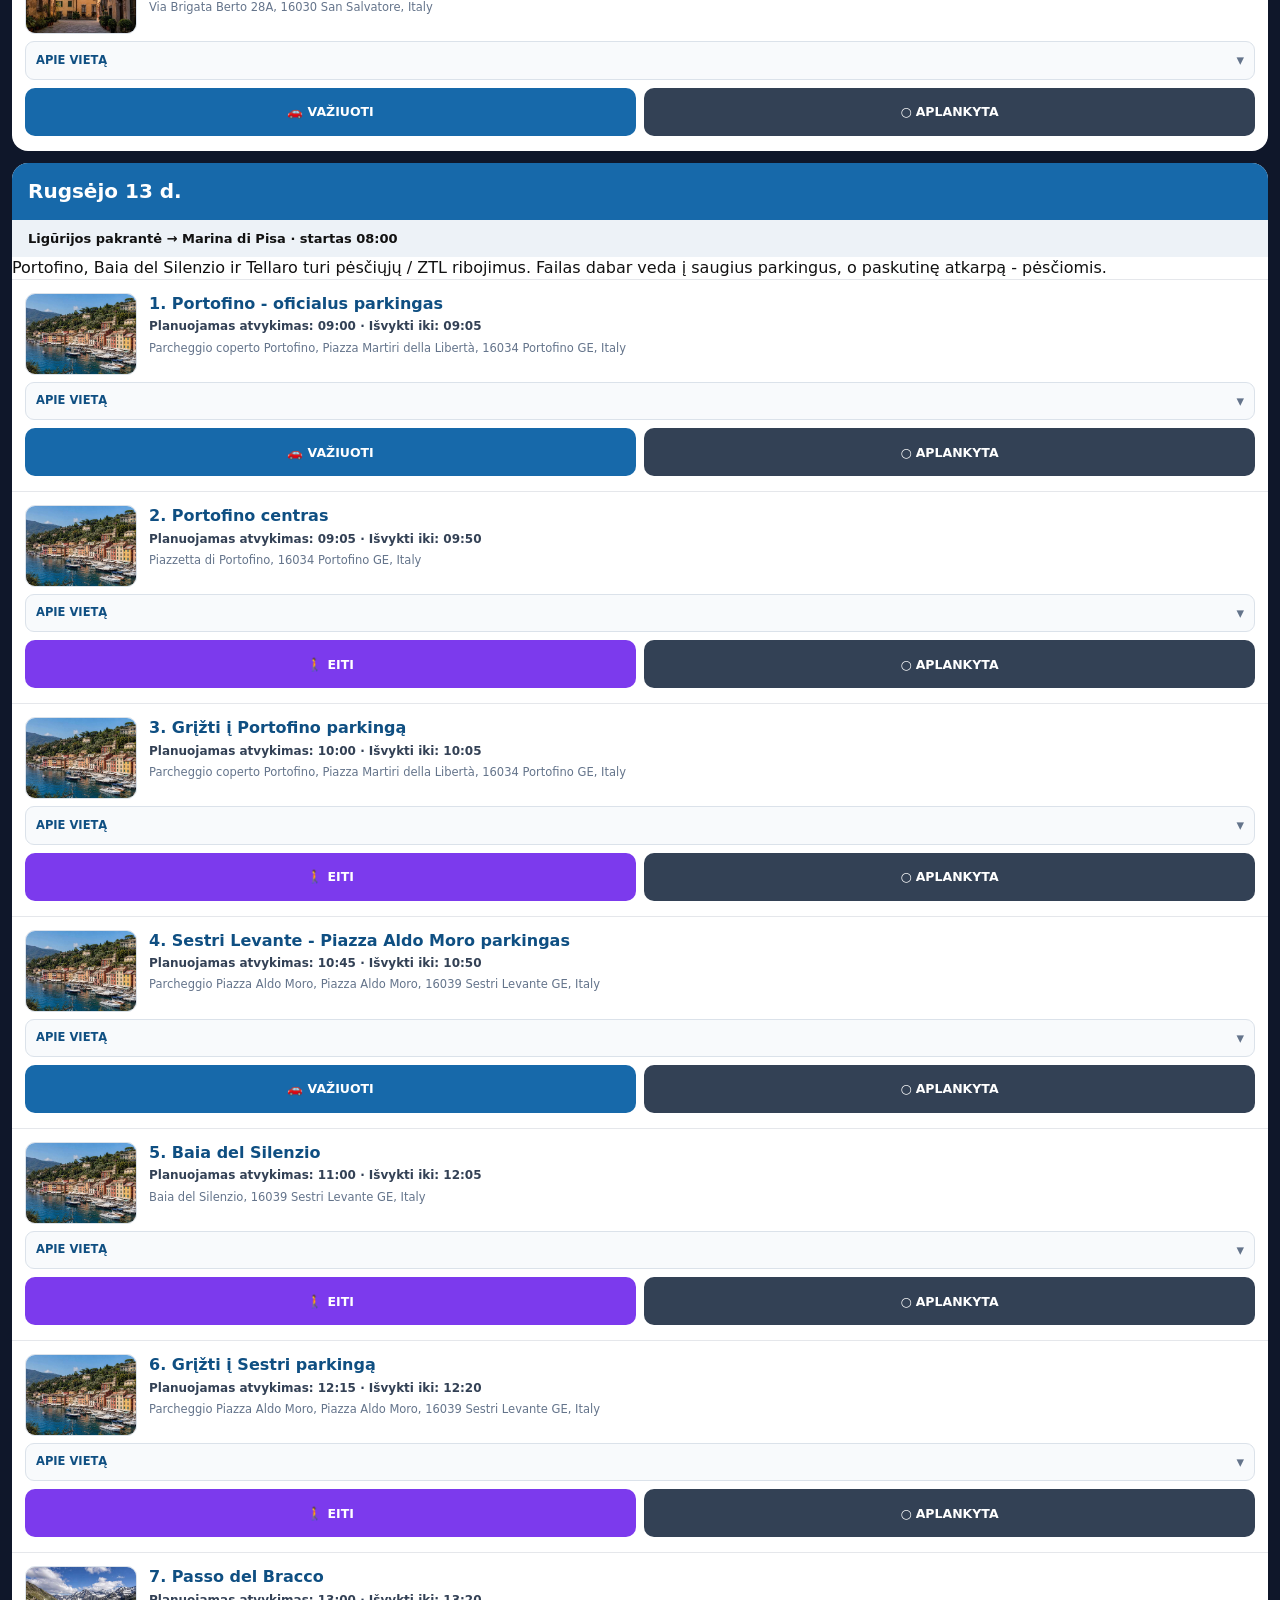
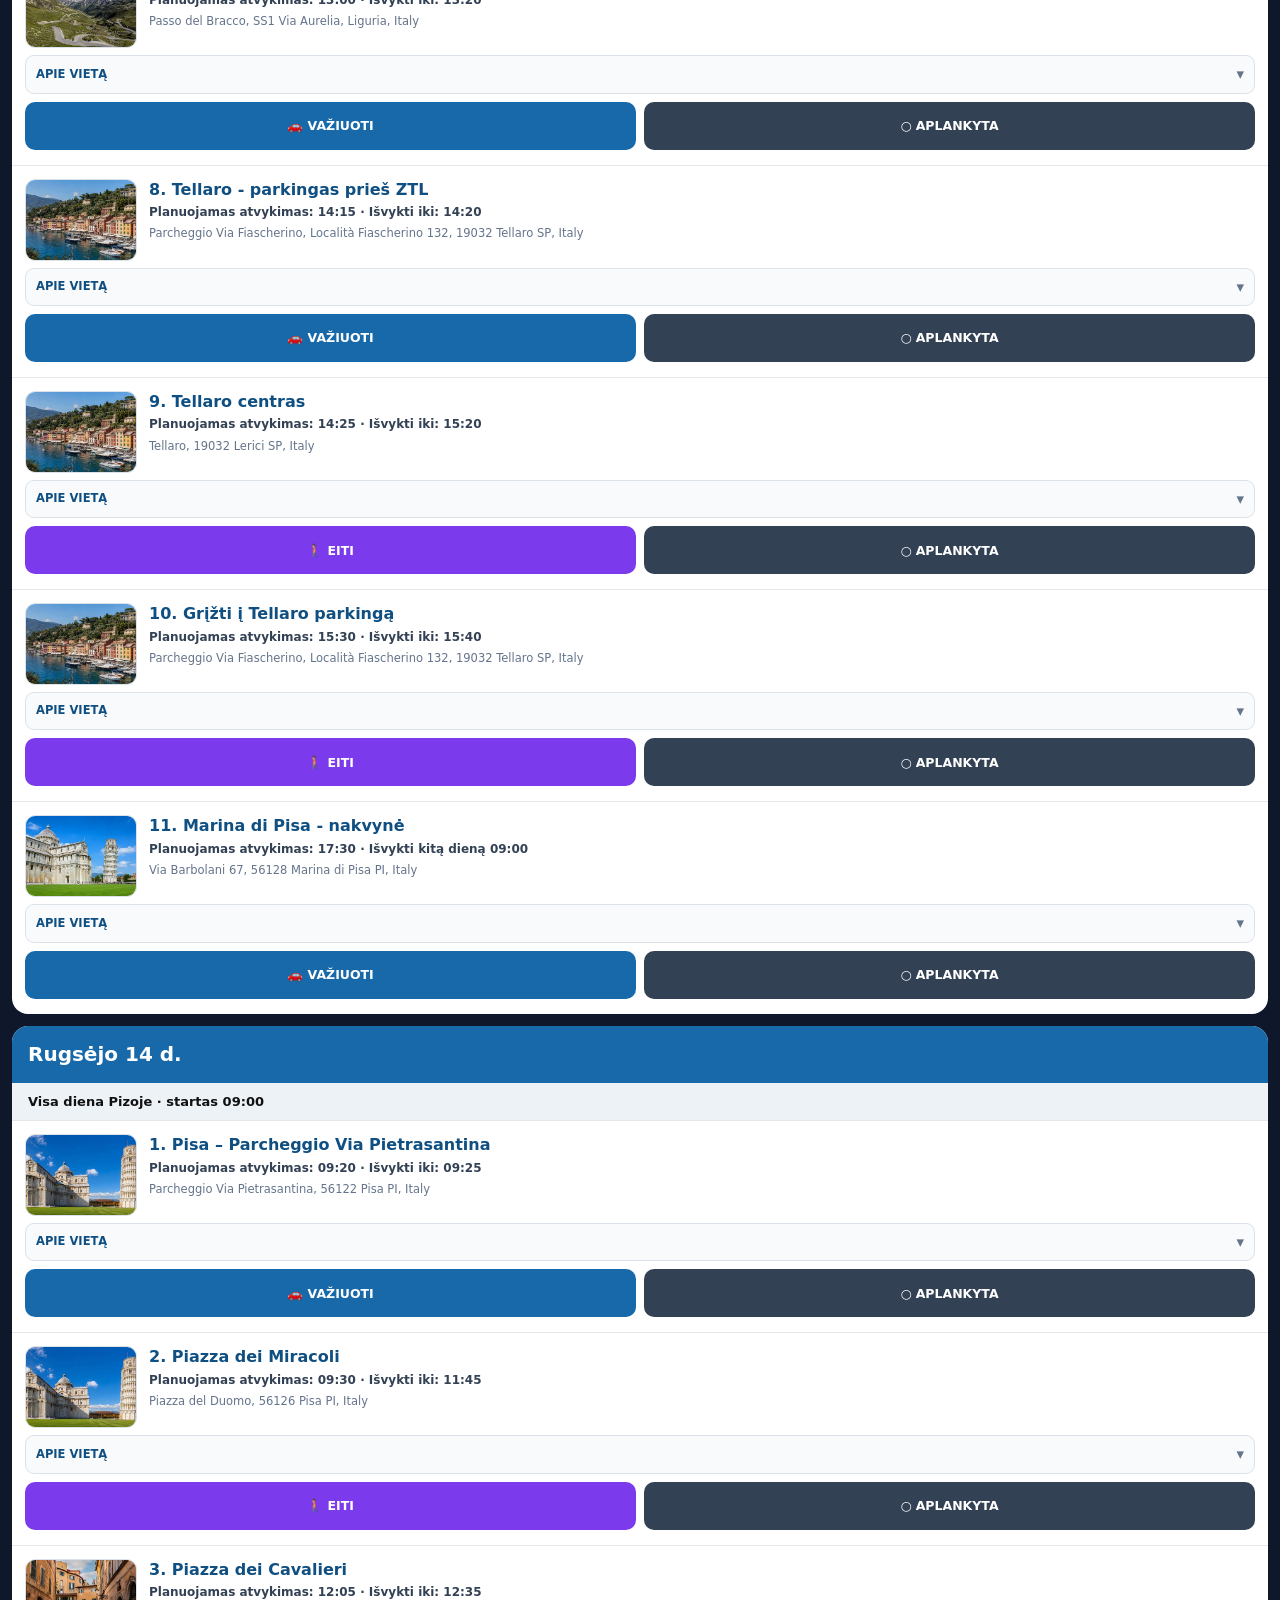
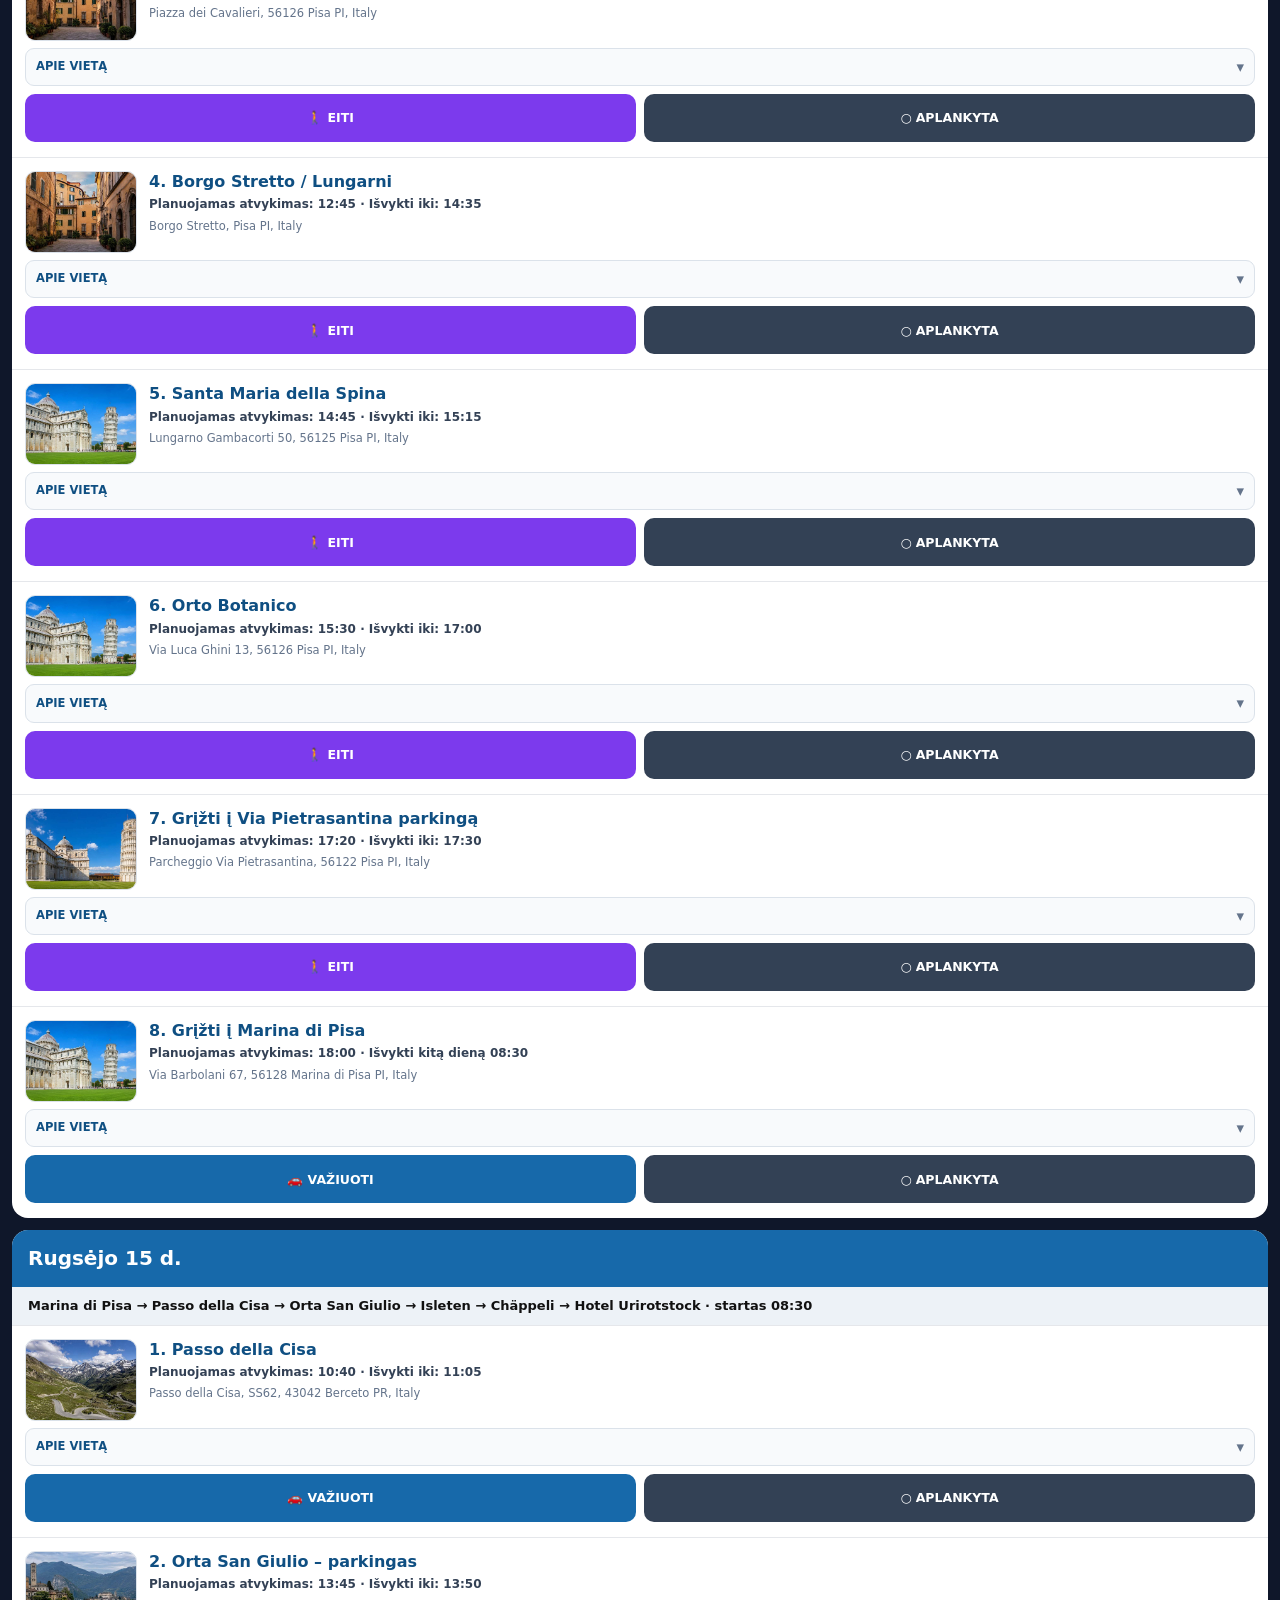
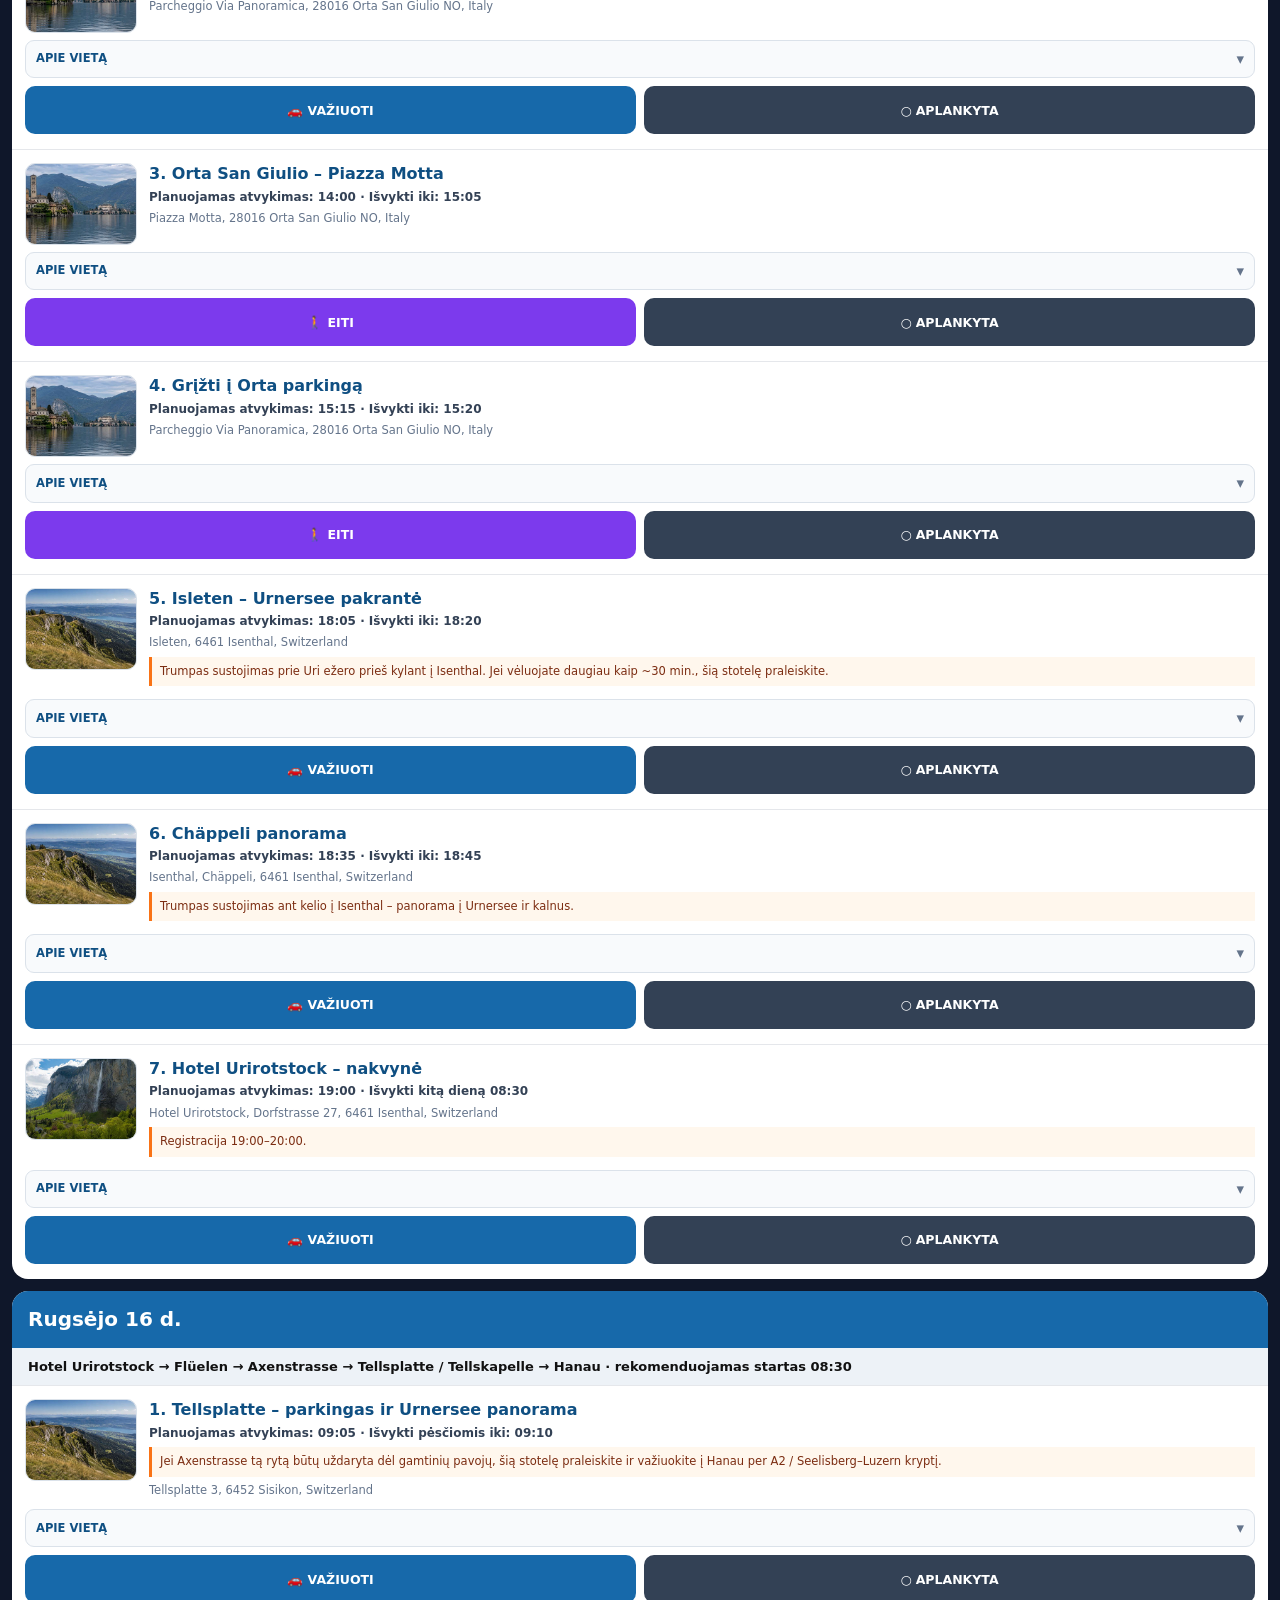
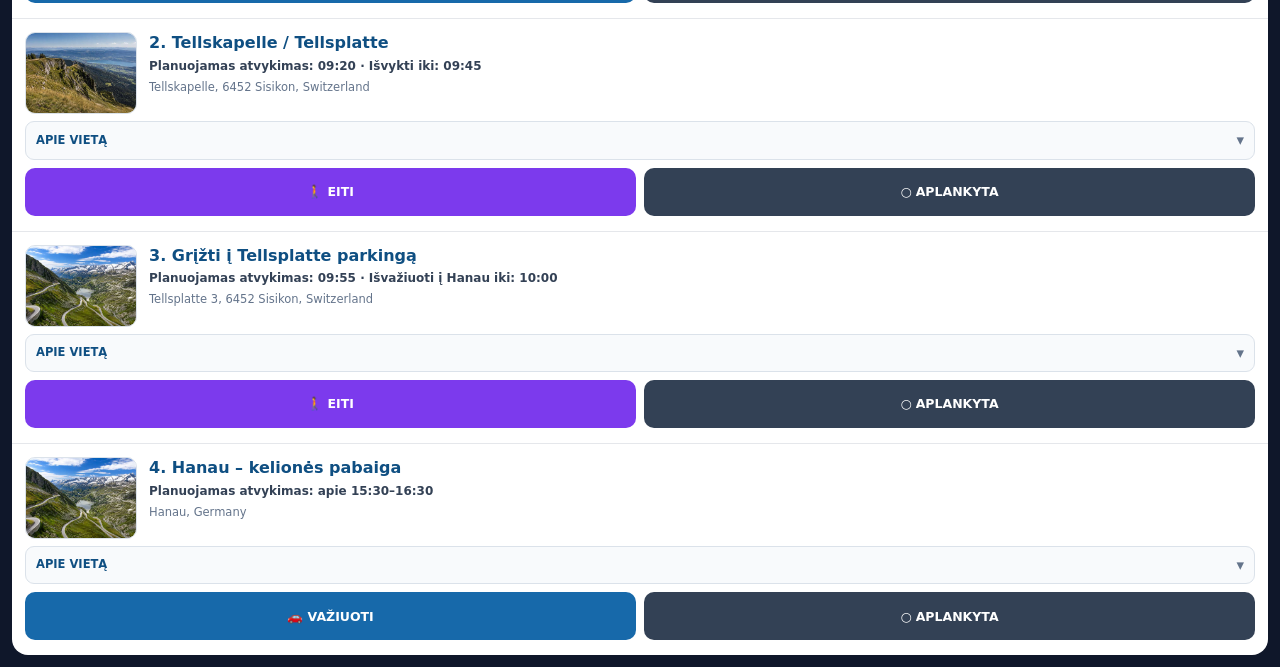
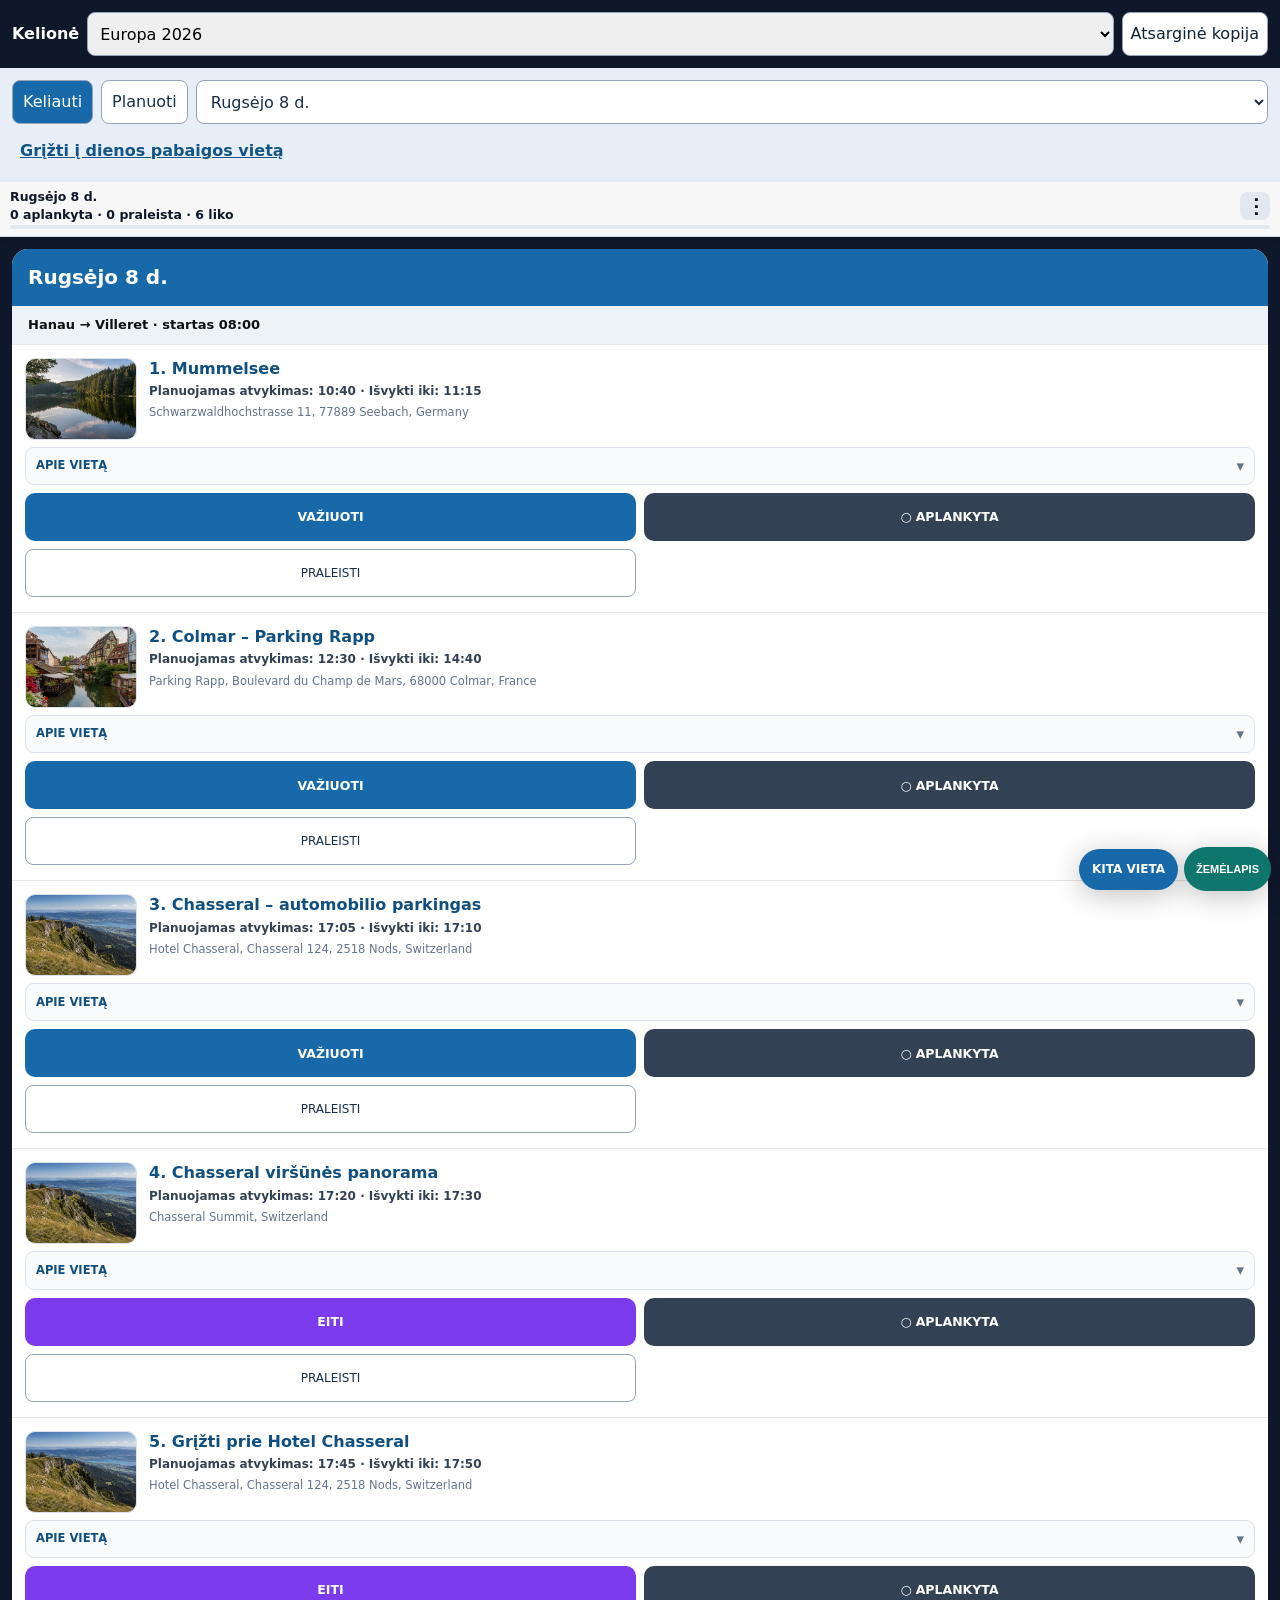
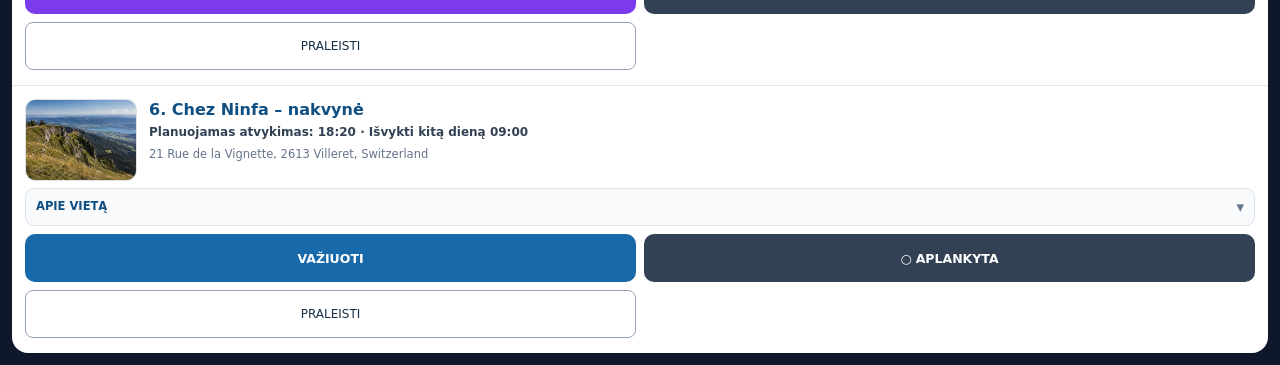
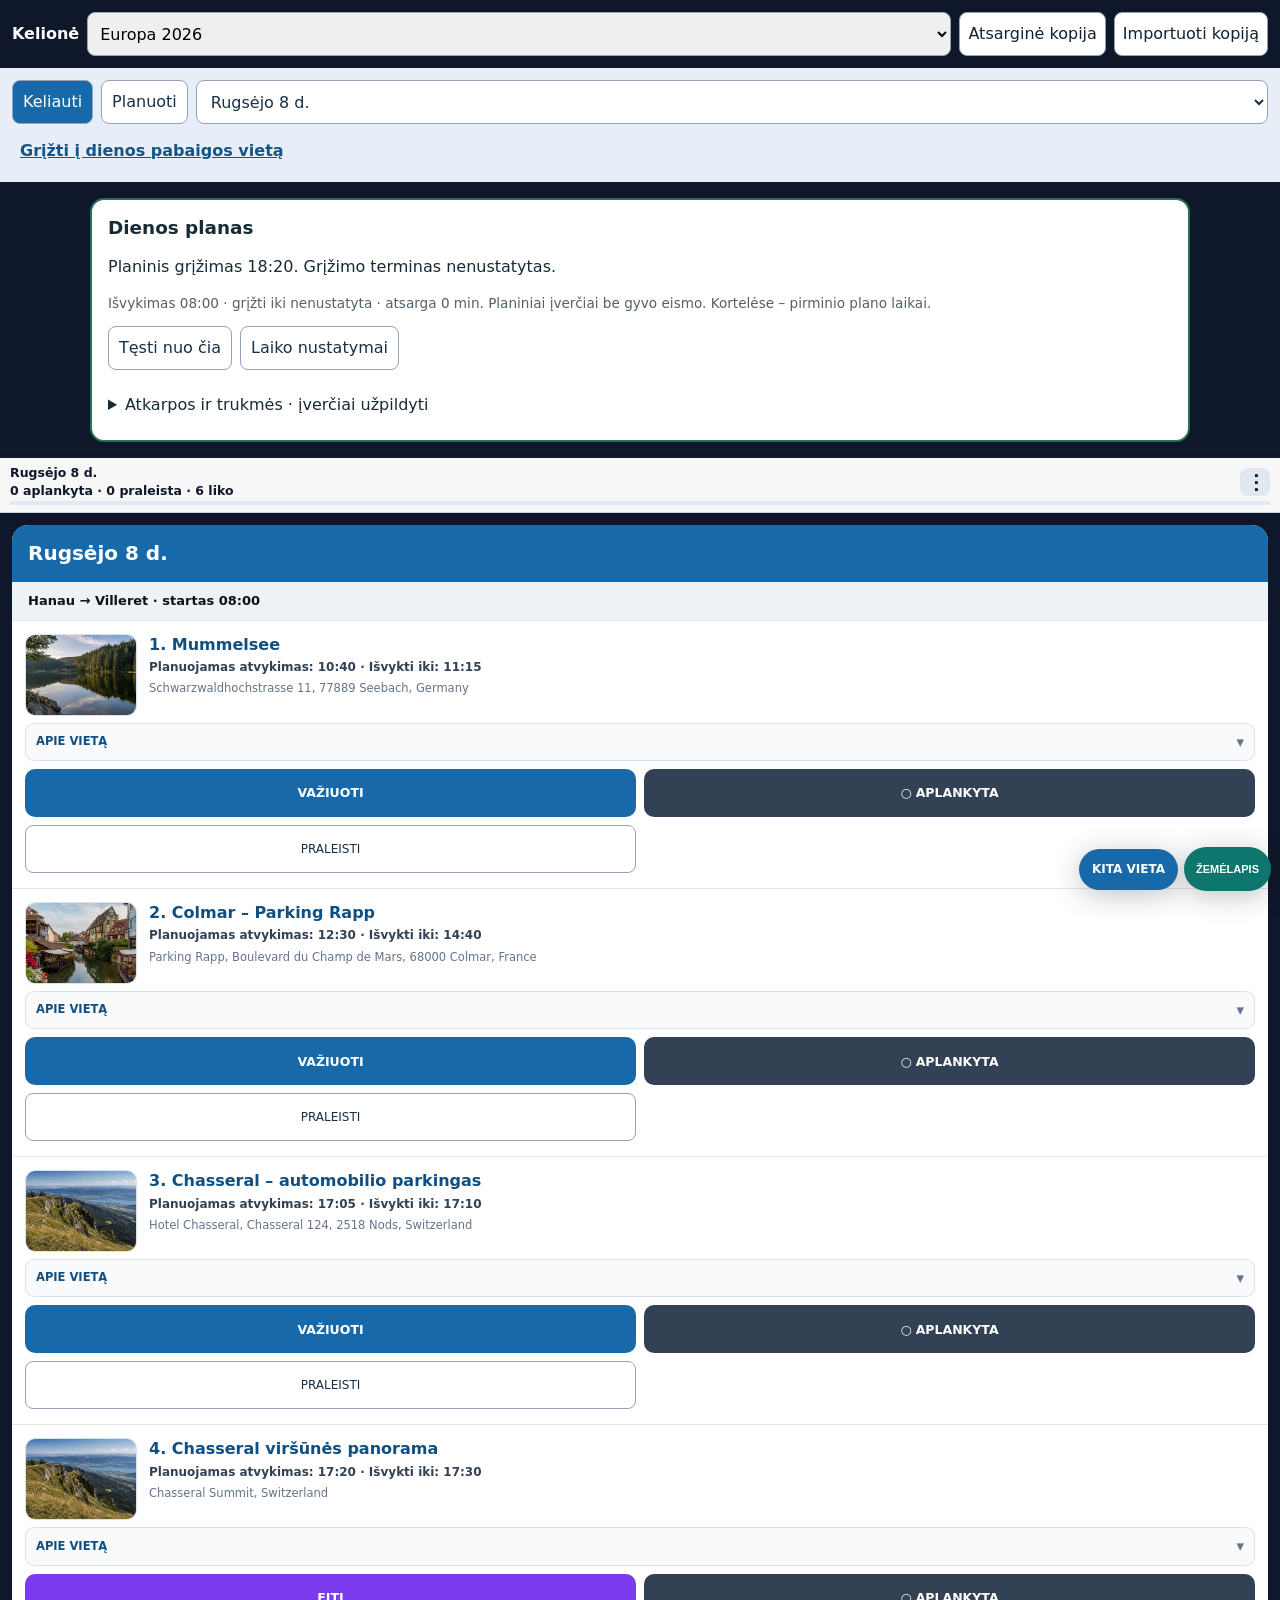
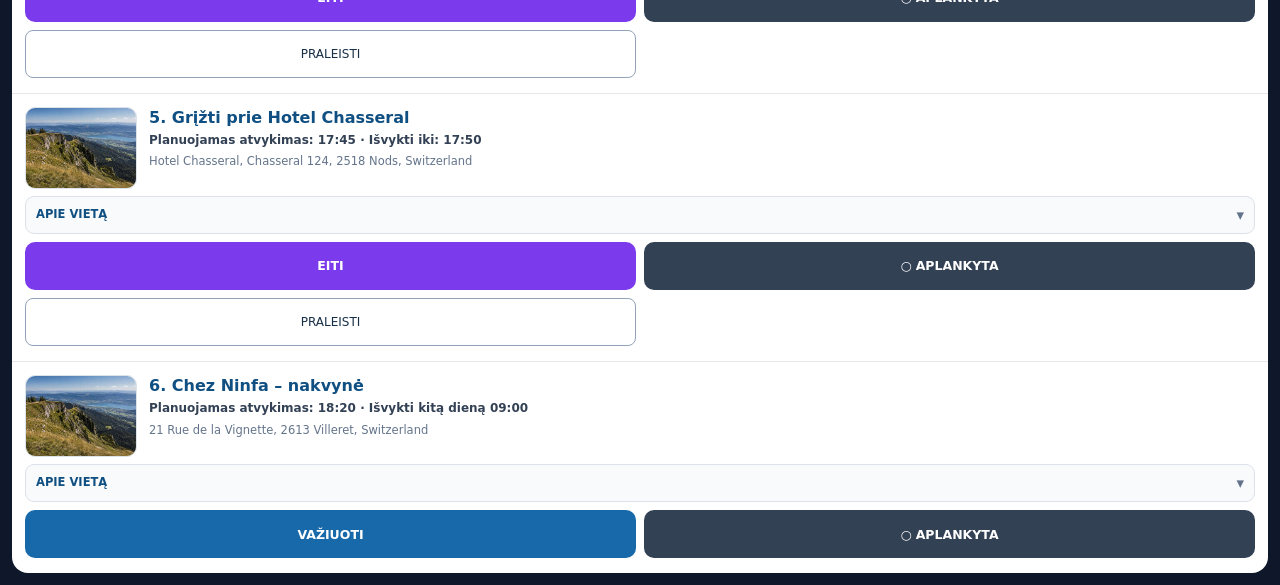
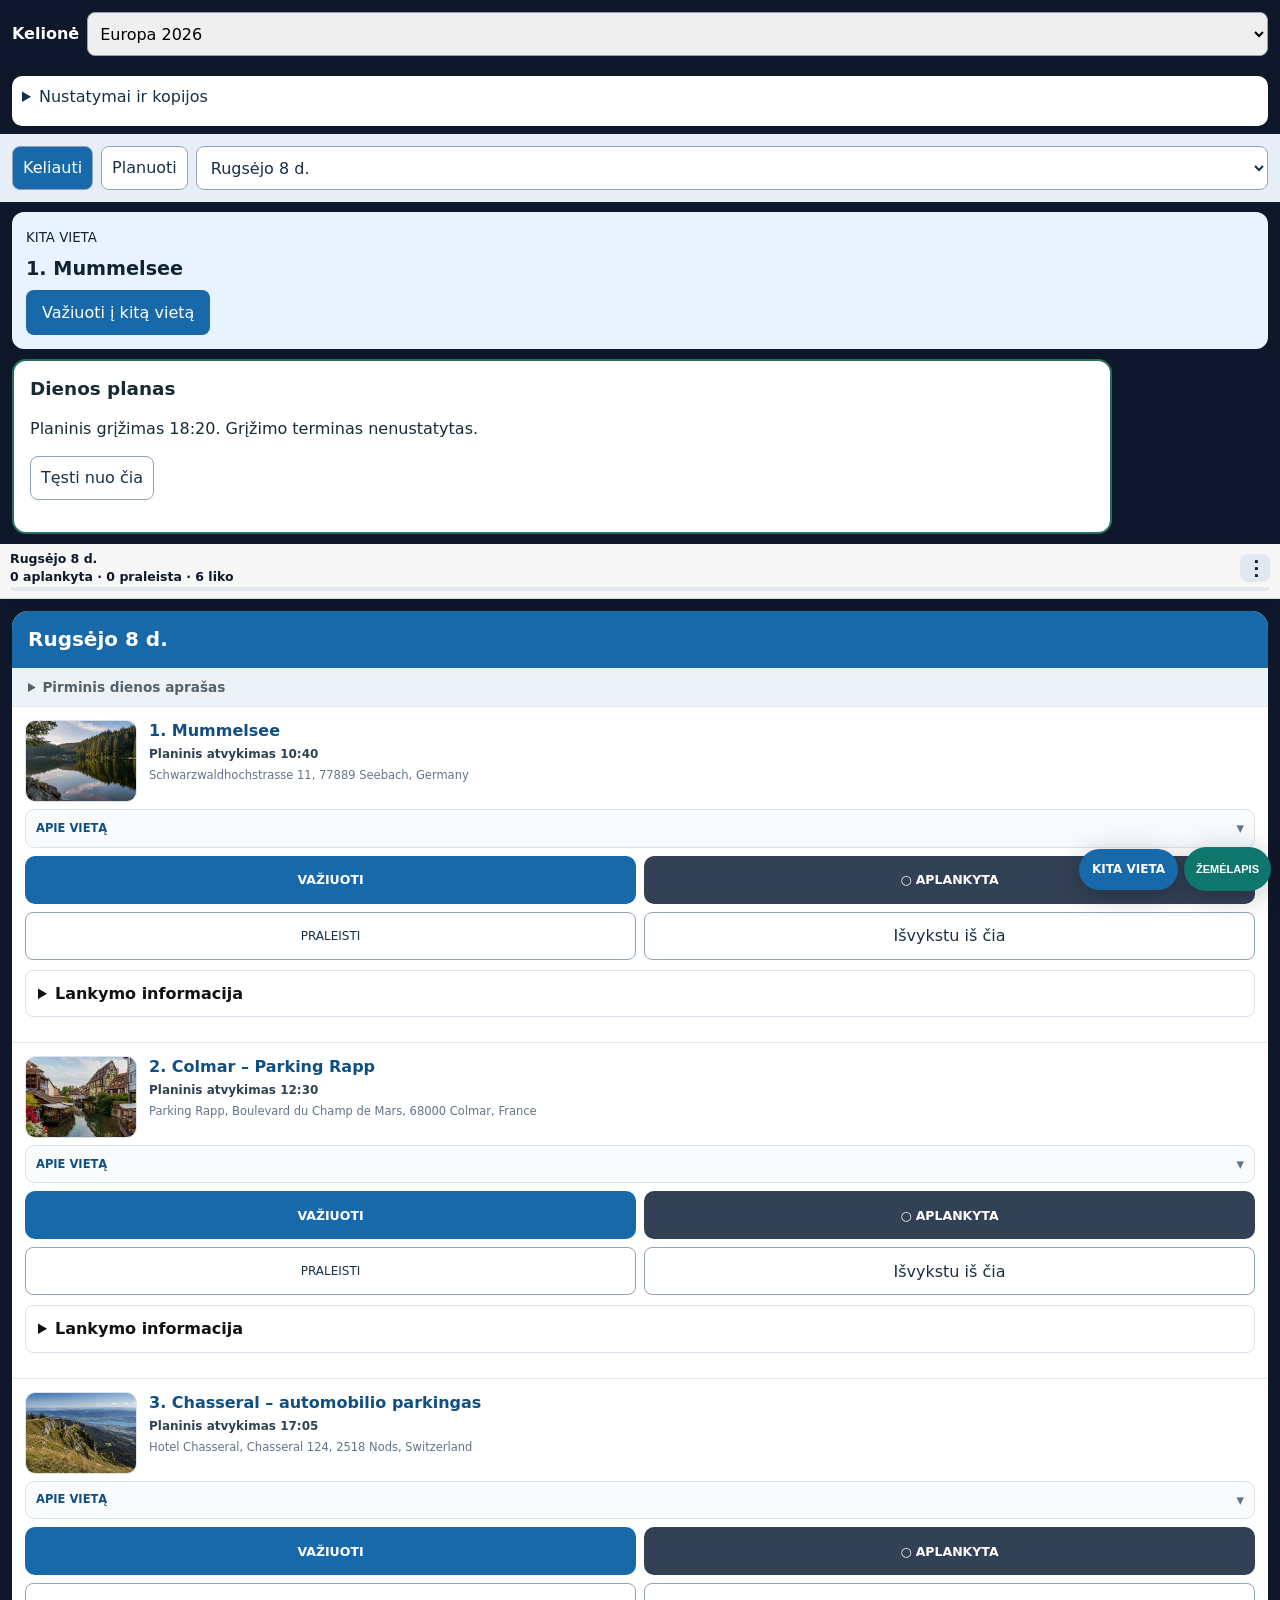
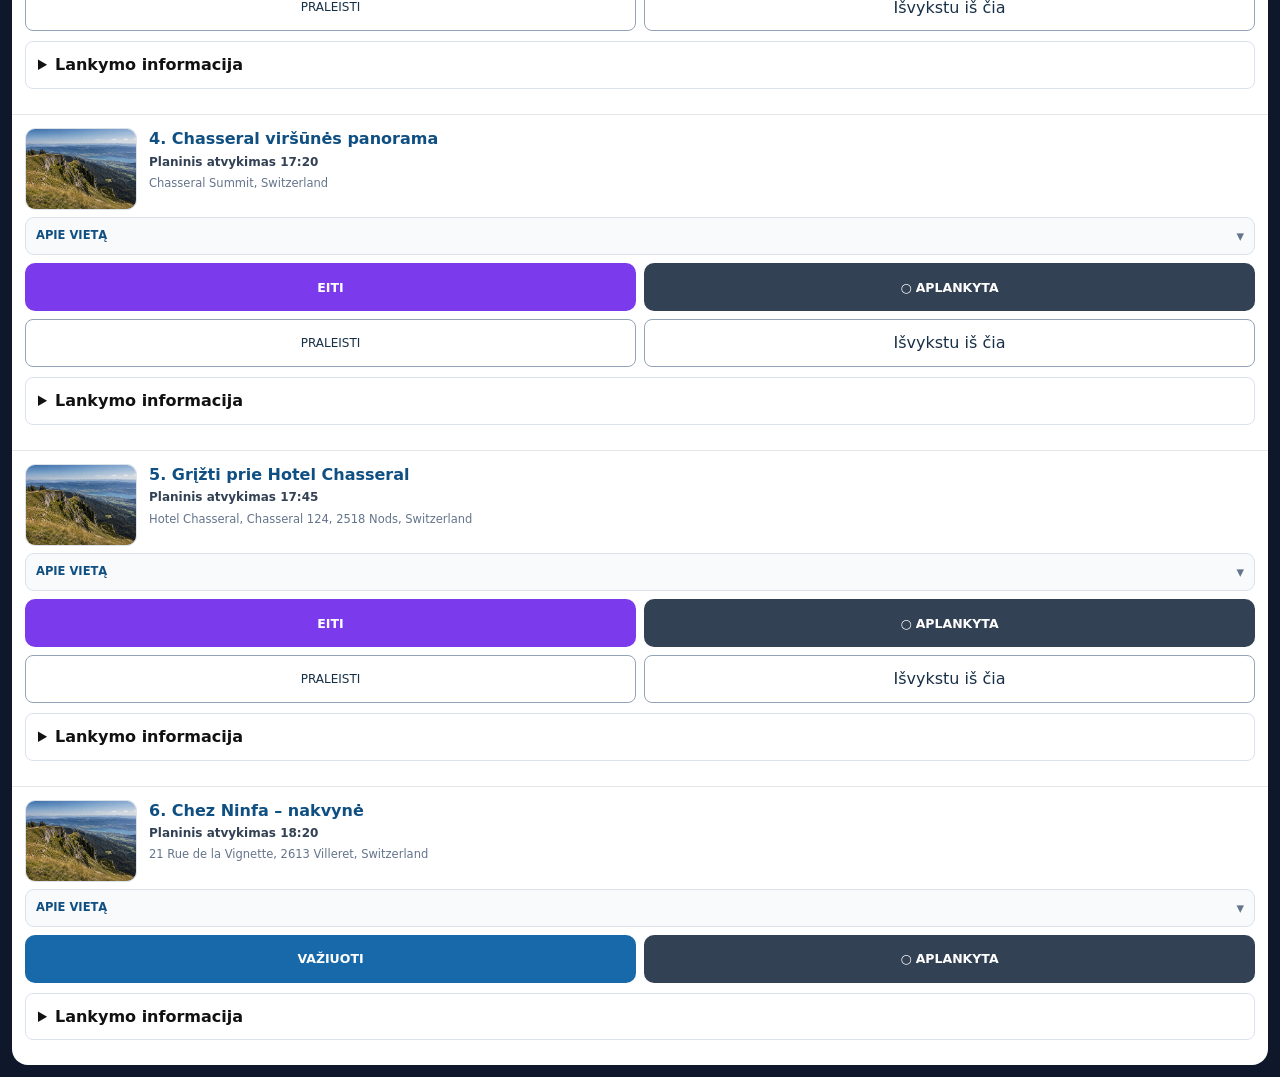
